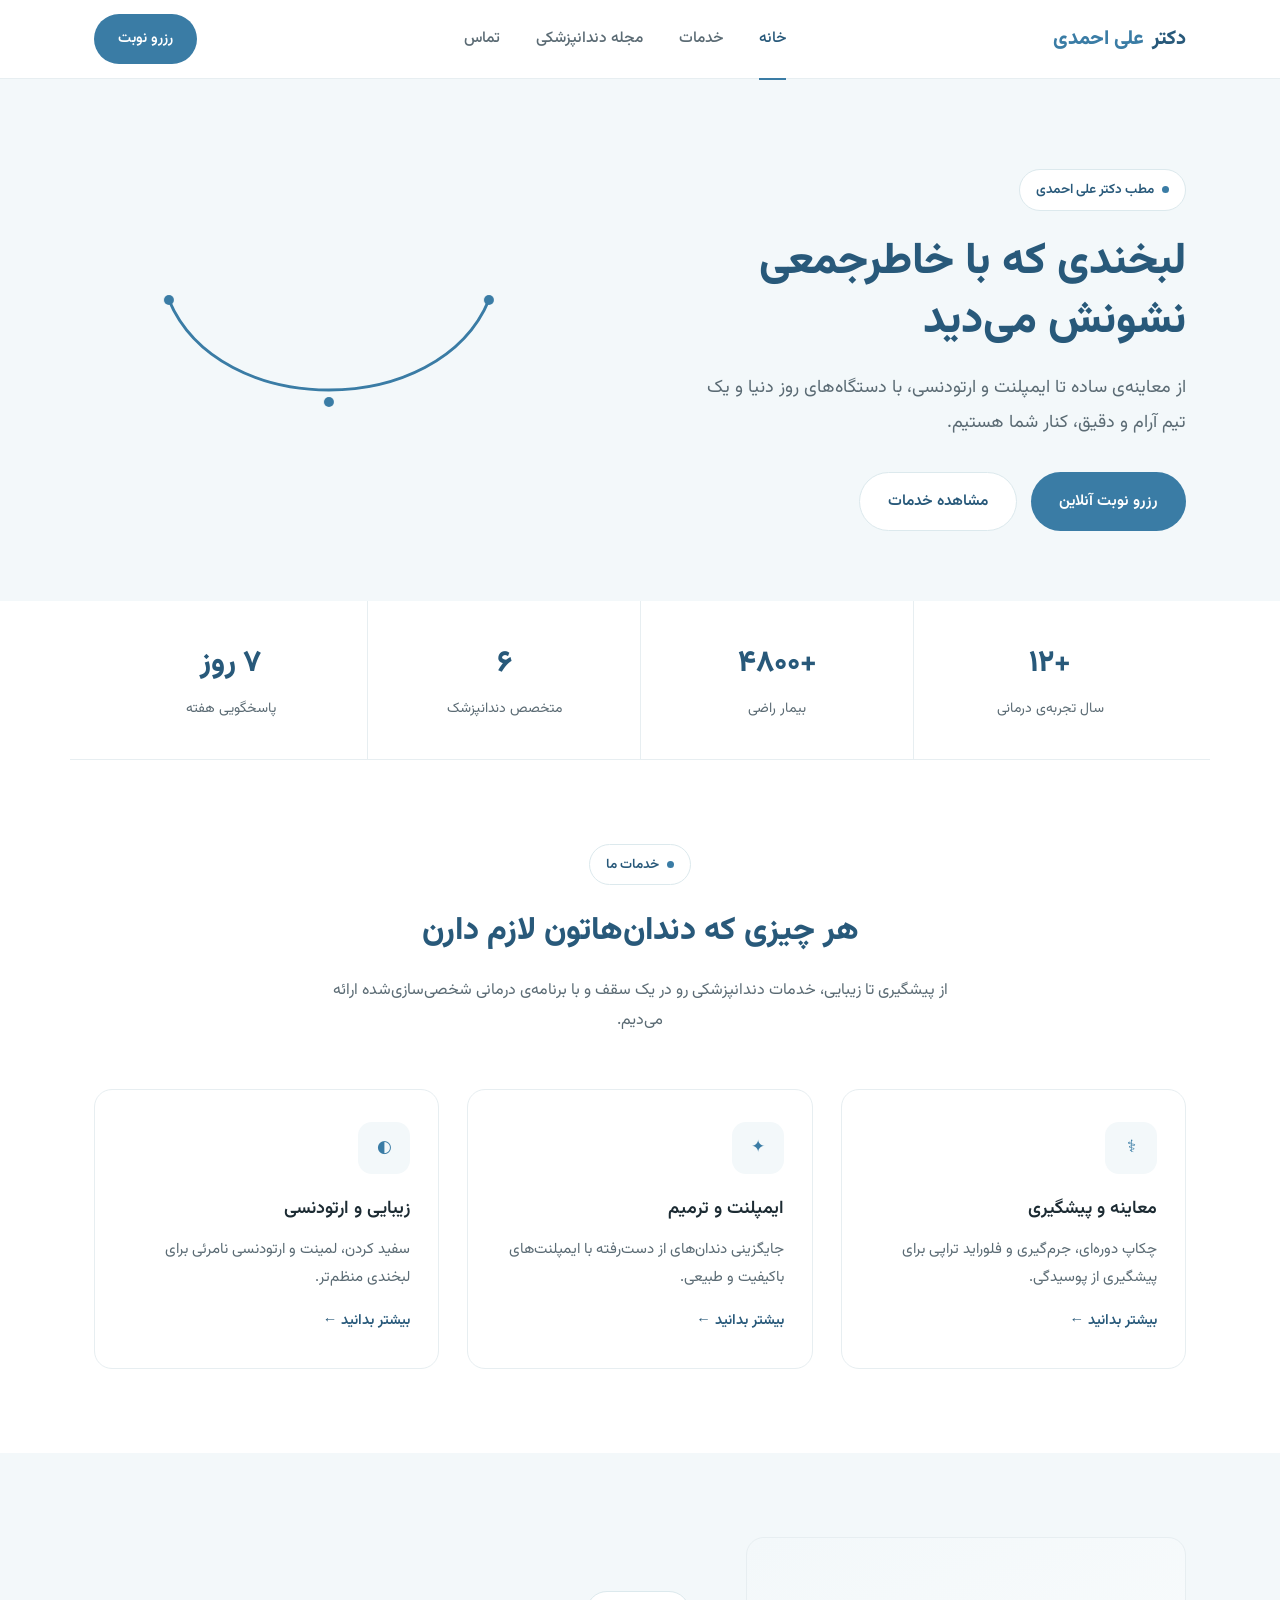
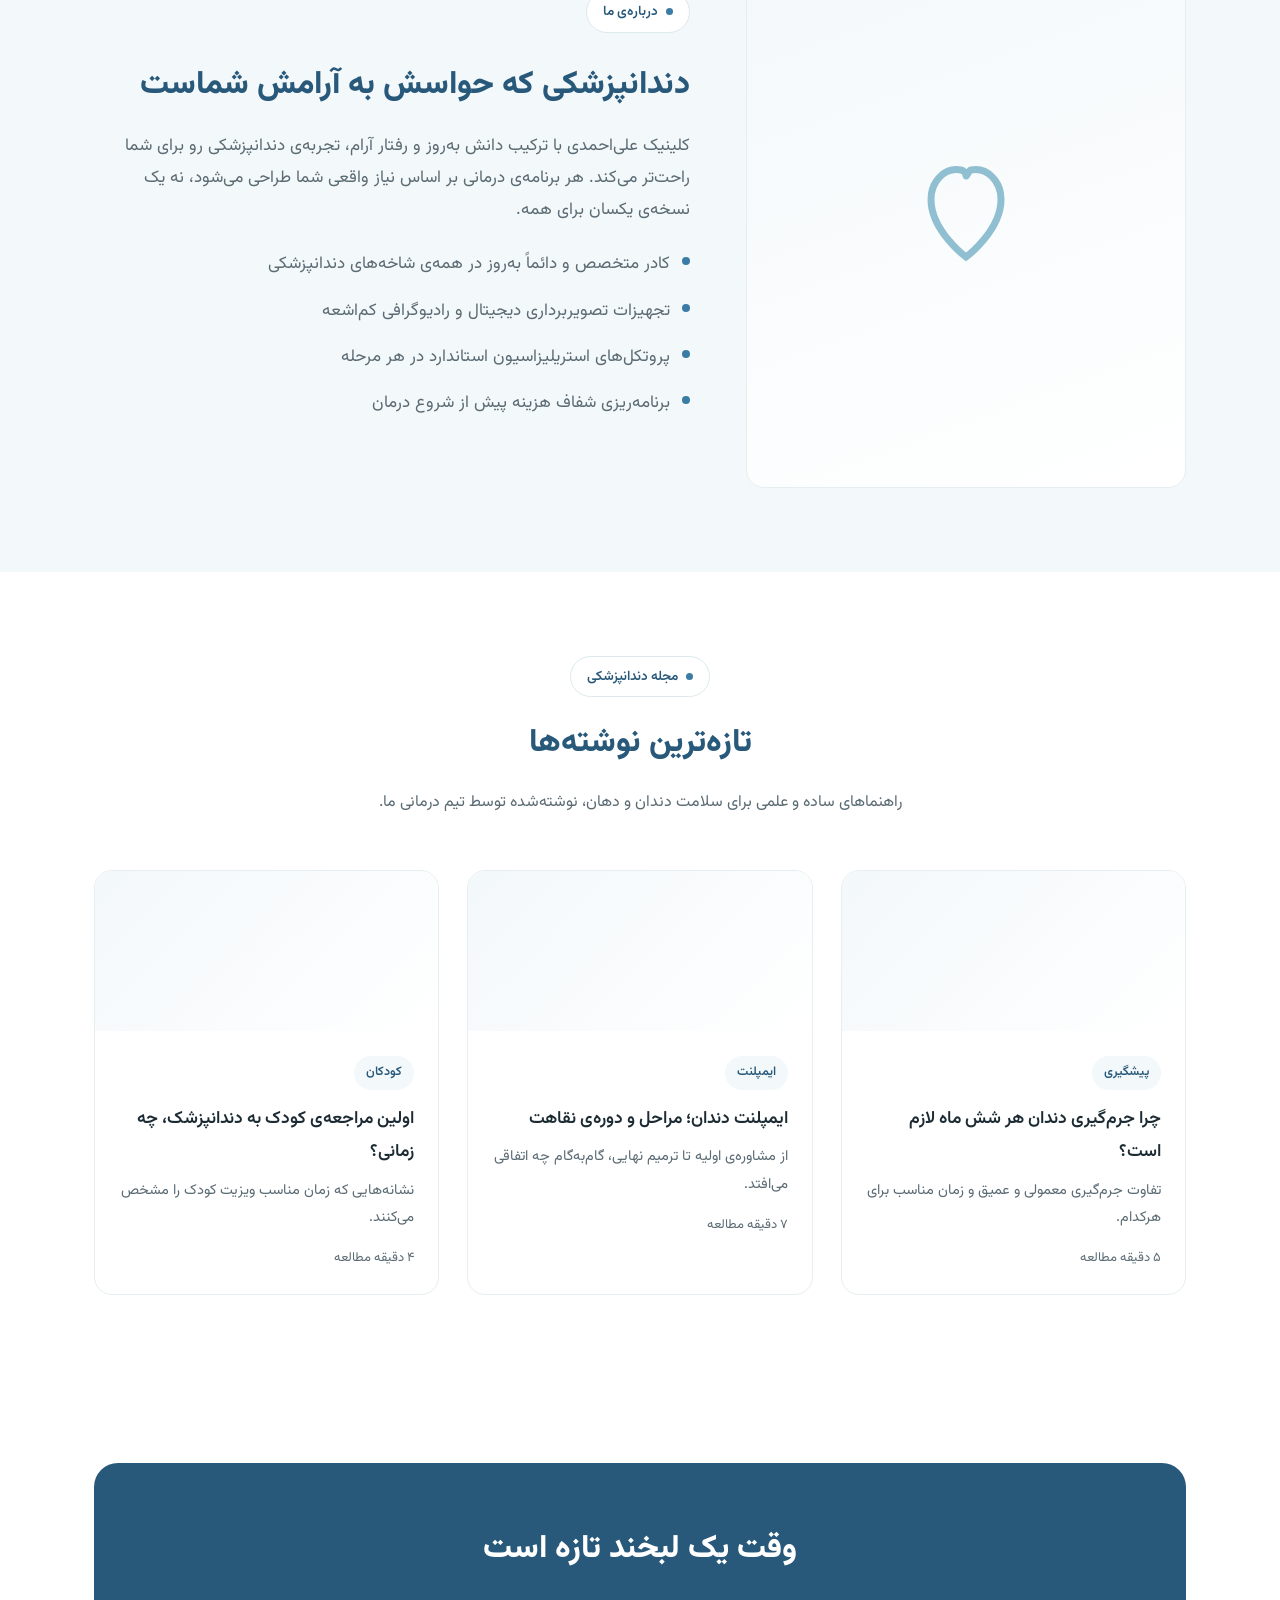
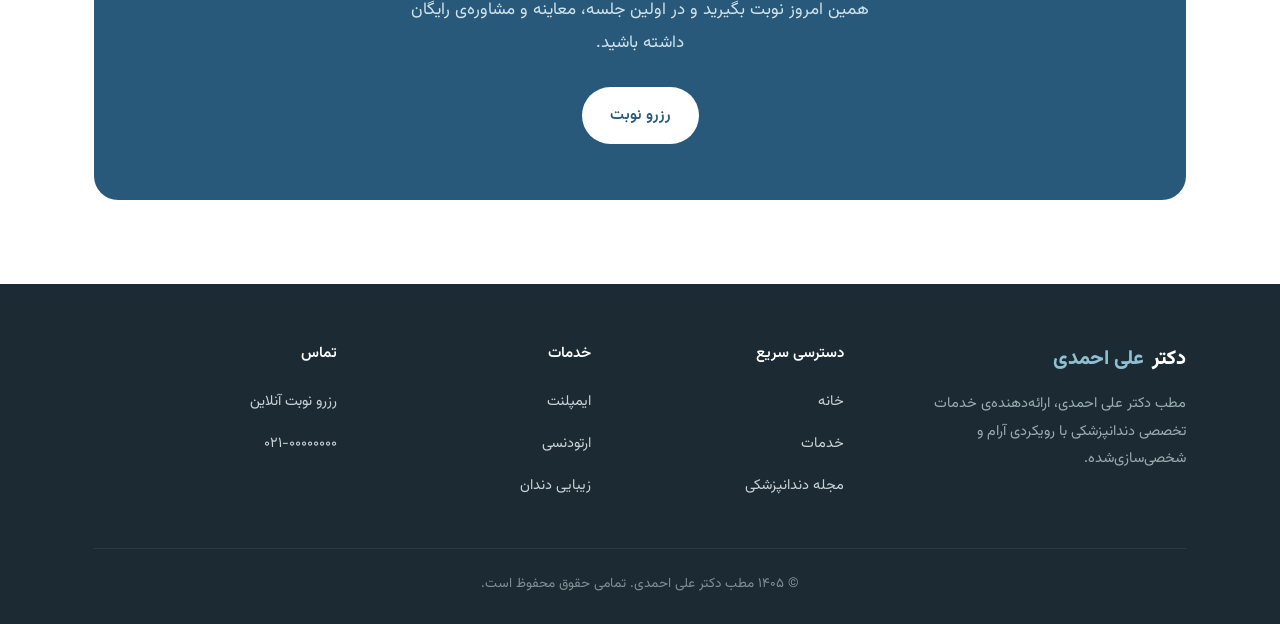
==== index.html @ e775b4cf "Add files via upload" ====
<!DOCTYPE html>
<html lang="fa" dir="rtl">
<head>
<meta charset="UTF-8">
<meta name="viewport" content="width=device-width, initial-scale=1.0">
<title>مطب دکتر علی احمدی | خانه</title>
<meta name="description" content="مطب دکتر علی احمدی؛ خدمات تخصصی دندانپزشکی با تجهیزات روز و کادر مجرب. نوبت‌دهی آنلاین و مشاوره رایگان.">
<link rel="stylesheet" href="style.css">
</head>
<body>

<header>
  <div class="wrap nav">
    <a href="index.html" class="logo">دکتر<span> علی احمدی</span></a>
    <nav class="nav-links">
      <a href="index.html" class="active">خانه</a>
      <a href="services.html">خدمات</a>
      <a href="blog.html">مجله دندانپزشکی</a>
      <a href="contact.html">تماس</a>
    </nav>
    <a href="contact.html" class="nav-cta">رزرو نوبت</a>
    <button class="burger" aria-label="منو">☰</button>
  </div>
</header>

<section class="hero">
  <div class="wrap">
    <div>
      <div class="eyebrow">مطب دکتر علی احمدی</div>
      <h1>لبخندی که با خاطرجمعی نشونش می‌دید</h1>
      <p class="lead">از معاینه‌ی ساده تا ایمپلنت و ارتودنسی، با دستگاه‌های روز دنیا و یک تیم آرام و دقیق، کنار شما هستیم.</p>
      <div class="btn-row">
        <a href="contact.html" class="btn btn-primary">رزرو نوبت آنلاین</a>
        <a href="services.html" class="btn btn-ghost">مشاهده خدمات</a>
      </div>
    </div>
    <div class="smile-wrap">
      <svg class="smile-svg" viewBox="0 0 400 340" role="img" aria-label="نگاره‌ی خطی لبخند">
        <path class="smile-path" d="M40 120 C 90 240, 310 240, 360 120" />
        <circle class="smile-dot" cx="40" cy="120" r="5"/>
        <circle class="smile-dot" cx="360" cy="120" r="5"/>
        <circle class="smile-dot" cx="200" cy="222" r="5"/>
      </svg>
    </div>
  </div>
</section>

<div class="stats wrap" style="border-top:none;">
  <div class="stat"><b>+۱۲</b><span>سال تجربه‌ی درمانی</span></div>
  <div class="stat"><b>+۴۸۰۰</b><span>بیمار راضی</span></div>
  <div class="stat"><b>۶</b><span>متخصص دندانپزشک</span></div>
  <div class="stat"><b>۷ روز</b><span>پاسخگویی هفته</span></div>
</div>

<section>
  <div class="wrap">
    <div class="section-head">
      <div class="eyebrow">خدمات ما</div>
      <h2>هر چیزی که دندان‌هاتون لازم دارن</h2>
      <p>از پیشگیری تا زیبایی، خدمات دندانپزشکی رو در یک سقف و با برنامه‌ی درمانی شخصی‌سازی‌شده ارائه می‌دیم.</p>
    </div>
    <div class="grid-3">
      <div class="card">
        <div class="icon">⚕</div>
        <h3>معاینه و پیشگیری</h3>
        <p>چکاپ دوره‌ای، جرم‌گیری و فلوراید تراپی برای پیشگیری از پوسیدگی.</p>
        <a href="services.html" class="more">بیشتر بدانید ←</a>
      </div>
      <div class="card">
        <div class="icon">✦</div>
        <h3>ایمپلنت و ترمیم</h3>
        <p>جایگزینی دندان‌های از دست‌رفته با ایمپلنت‌های باکیفیت و طبیعی.</p>
        <a href="services.html" class="more">بیشتر بدانید ←</a>
      </div>
      <div class="card">
        <div class="icon">◐</div>
        <h3>زیبایی و ارتودنسی</h3>
        <p>سفید کردن، لمینت و ارتودنسی نامرئی برای لبخندی منظم‌تر.</p>
        <a href="services.html" class="more">بیشتر بدانید ←</a>
      </div>
    </div>
  </div>
</section>

<section class="section-soft">
  <div class="wrap split">
    <div class="ph">
      <svg width="120" height="120" viewBox="0 0 24 24" fill="none" stroke="currentColor" stroke-width="1.4"><path d="M12 21s-7-5.2-7-11.5C5 5.9 7.7 3 11 3.6 11.5 3.7 12 4.2 12 4.7s.5-1 1-1.1C16.3 3 19 5.9 19 9.5 19 15.8 12 21 12 21Z"/></svg>
    </div>
    <div>
      <div class="eyebrow">درباره‌ی ما</div>
      <h2>دندانپزشکی که حواسش به آرامش شماست</h2>
      <p style="color:var(--ink-soft);margin-bottom:22px;">کلینیک علی‌احمدی با ترکیب دانش به‌روز و رفتار آرام، تجربه‌ی دندانپزشکی رو برای شما راحت‌تر می‌کند. هر برنامه‌ی درمانی بر اساس نیاز واقعی شما طراحی می‌شود، نه یک نسخه‌ی یکسان برای همه.</p>
      <ul class="checklist">
        <li>کادر متخصص و دائماً به‌روز در همه‌ی شاخه‌های دندانپزشکی</li>
        <li>تجهیزات تصویربرداری دیجیتال و رادیوگرافی کم‌اشعه</li>
        <li>پروتکل‌های استریلیزاسیون استاندارد در هر مرحله</li>
        <li>برنامه‌ریزی شفاف هزینه پیش از شروع درمان</li>
      </ul>
    </div>
  </div>
</section>

<section>
  <div class="wrap">
    <div class="section-head">
      <div class="eyebrow">مجله دندانپزشکی</div>
      <h2>تازه‌ترین نوشته‌ها</h2>
      <p>راهنماهای ساده و علمی برای سلامت دندان و دهان، نوشته‌شده توسط تیم درمانی ما.</p>
    </div>
    <div class="grid-3">
      <a href="blog.html" class="post-card">
        <div class="post-thumb"></div>
        <div class="post-body">
          <span class="post-tag">پیشگیری</span>
          <h3>چرا جرم‌گیری دندان هر شش ماه لازم است؟</h3>
          <p>تفاوت جرم‌گیری معمولی و عمیق و زمان مناسب برای هرکدام.</p>
          <div class="post-meta"><span>۵ دقیقه مطالعه</span></div>
        </div>
      </a>
      <a href="blog.html" class="post-card">
        <div class="post-thumb"></div>
        <div class="post-body">
          <span class="post-tag">ایمپلنت</span>
          <h3>ایمپلنت دندان؛ مراحل و دوره‌ی نقاهت</h3>
          <p>از مشاوره‌ی اولیه تا ترمیم نهایی، گام‌به‌گام چه اتفاقی می‌افتد.</p>
          <div class="post-meta"><span>۷ دقیقه مطالعه</span></div>
        </div>
      </a>
      <a href="blog.html" class="post-card">
        <div class="post-thumb"></div>
        <div class="post-body">
          <span class="post-tag">کودکان</span>
          <h3>اولین مراجعه‌ی کودک به دندانپزشک، چه زمانی؟</h3>
          <p>نشانه‌هایی که زمان مناسب ویزیت کودک را مشخص می‌کنند.</p>
          <div class="post-meta"><span>۴ دقیقه مطالعه</span></div>
        </div>
      </a>
    </div>
  </div>
</section>

<section>
  <div class="wrap">
    <div class="cta-band">
      <h2>وقت یک لبخند تازه است</h2>
      <p>همین امروز نوبت بگیرید و در اولین جلسه، معاینه و مشاوره‌ی رایگان داشته باشید.</p>
      <a href="contact.html" class="btn btn-primary">رزرو نوبت</a>
    </div>
  </div>
</section>

<footer>
  <div class="wrap">
    <div class="foot-grid">
      <div>
        <a href="index.html" class="logo">دکتر<span> علی احمدی</span></a>
        <p>مطب دکتر علی احمدی، ارائه‌دهنده‌ی خدمات تخصصی دندانپزشکی با رویکردی آرام و شخصی‌سازی‌شده.</p>
      </div>
      <div>
        <h4>دسترسی سریع</h4>
        <ul>
          <li><a href="index.html">خانه</a></li>
          <li><a href="services.html">خدمات</a></li>
          <li><a href="blog.html">مجله دندانپزشکی</a></li>
        </ul>
      </div>
      <div>
        <h4>خدمات</h4>
        <ul>
          <li><a href="services.html">ایمپلنت</a></li>
          <li><a href="services.html">ارتودنسی</a></li>
          <li><a href="services.html">زیبایی دندان</a></li>
        </ul>
      </div>
      <div>
        <h4>تماس</h4>
        <ul>
          <li><a href="contact.html">رزرو نوبت آنلاین</a></li>
          <li><a href="tel:+982100000000">۰۲۱-۰۰۰۰۰۰۰۰</a></li>
        </ul>
      </div>
    </div>
    <div class="foot-bottom">© ۱۴۰۵ مطب دکتر علی احمدی. تمامی حقوق محفوظ است.</div>
  </div>
</footer>

</body>
</html>
---- style.css ----
@import url('https://fonts.googleapis.com/css2?family=Vazirmatn:wght@400;500;600;800&display=swap');

:root{
  --white:#FFFFFF;
  --bg-soft:#F3F8FA;
  --ink:#1C2B33;
  --ink-soft:#5B6B74;
  --primary:#3A7CA5;
  --primary-dark:#28597A;
  --accent:#8FBFD1;
  --radius:18px;
}

*{box-sizing:border-box;margin:0;padding:0;}

html{scroll-behavior:smooth;}

body{
  font-family:'Vazirmatn',sans-serif;
  background:var(--white);
  color:var(--ink);
  direction:rtl;
  line-height:1.9;
  font-size:17px;
}

img{max-width:100%;display:block;}
a{color:inherit;text-decoration:none;}
ul{list-style:none;}

.wrap{max-width:1140px;margin:0 auto;padding:0 24px;}

/* Header */
header{
  position:sticky;top:0;z-index:50;
  background:rgba(255,255,255,.9);
  backdrop-filter:blur(8px);
  border-bottom:1px solid #E7EEF1;
}
.nav{display:flex;align-items:center;justify-content:space-between;height:78px;}
.logo{font-weight:800;font-size:20px;color:var(--primary-dark);display:flex;align-items:center;gap:8px;}
.logo span{color:var(--primary);}
.nav-links{display:flex;gap:36px;font-weight:500;font-size:15.5px;}
.nav-links a{position:relative;color:var(--ink-soft);transition:color .2s;}
.nav-links a:hover,.nav-links a.active{color:var(--primary-dark);}
.nav-links a.active::after{
  content:'';position:absolute;right:0;left:0;bottom:-26px;height:2px;background:var(--primary);
}
.nav-cta{
  background:var(--primary);color:#fff;padding:11px 24px;border-radius:999px;font-weight:600;font-size:14.5px;
  transition:background .2s;
}
.nav-cta:hover{background:var(--primary-dark);}
.burger{display:none;font-size:26px;background:none;border:none;color:var(--ink);cursor:pointer;}

/* Hero */
.hero{position:relative;padding:90px 0 70px;overflow:hidden;background:var(--bg-soft);}
.hero .wrap{position:relative;z-index:2;display:grid;grid-template-columns:1.1fr .9fr;gap:48px;align-items:center;}
.eyebrow{
  display:inline-flex;align-items:center;gap:8px;background:#fff;border:1px solid #DCE9ED;
  color:var(--primary-dark);font-weight:600;font-size:13.5px;padding:7px 16px;border-radius:999px;margin-bottom:22px;
}
.eyebrow::before{content:'';width:7px;height:7px;border-radius:50%;background:var(--primary);}
h1{font-size:44px;font-weight:800;line-height:1.35;color:var(--primary-dark);margin-bottom:20px;}
.hero p.lead{font-size:18px;color:var(--ink-soft);max-width:480px;margin-bottom:32px;}
.btn-row{display:flex;gap:14px;flex-wrap:wrap;}
.btn{
  display:inline-flex;align-items:center;gap:8px;padding:14px 28px;border-radius:999px;font-weight:600;font-size:15.5px;
  transition:all .2s;
}
.btn-primary{background:var(--primary);color:#fff;}
.btn-primary:hover{background:var(--primary-dark);transform:translateY(-1px);}
.btn-ghost{background:#fff;color:var(--primary-dark);border:1px solid #DCE9ED;}
.btn-ghost:hover{border-color:var(--primary);}

.smile-wrap{position:relative;height:340px;}
.smile-svg{width:100%;height:100%;}
.smile-path{
  fill:none;stroke:var(--primary);stroke-width:3;stroke-linecap:round;
  stroke-dasharray:900;stroke-dashoffset:900;
  animation:draw 2.2s ease forwards .3s;
}
.smile-dot{fill:var(--primary);opacity:0;animation:fadein .6s ease forwards 2s;}
@keyframes draw{to{stroke-dashoffset:0;}}
@keyframes fadein{to{opacity:1;}}
@media (prefers-reduced-motion: reduce){
  .smile-path{animation:none;stroke-dashoffset:0;}
  .smile-dot{animation:none;opacity:1;}
}

/* Stats strip */
.stats{display:grid;grid-template-columns:repeat(4,1fr);border-top:1px solid #E7EEF1;border-bottom:1px solid #E7EEF1;}
.stat{text-align:center;padding:34px 12px;border-left:1px solid #E7EEF1;}
.stat:last-child{border-left:none;}
.stat b{display:block;font-size:30px;font-weight:800;color:var(--primary-dark);}
.stat span{font-size:14px;color:var(--ink-soft);}

/* Sections */
section{padding:84px 0;}
.section-soft{background:var(--bg-soft);}
.section-head{text-align:center;max-width:620px;margin:0 auto 52px;}
.section-head .eyebrow{margin-bottom:16px;}
h2{font-size:32px;font-weight:800;color:var(--primary-dark);margin-bottom:14px;}
.section-head p{color:var(--ink-soft);font-size:16px;}

.grid-3{display:grid;grid-template-columns:repeat(3,1fr);gap:28px;}
.grid-2{display:grid;grid-template-columns:1fr 1fr;gap:28px;}

.card{
  background:#fff;border:1px solid #E7EEF1;border-radius:var(--radius);padding:32px 28px;
  transition:transform .25s,box-shadow .25s;
}
.card:hover{transform:translateY(-4px);box-shadow:0 16px 32px -20px rgba(40,89,122,.25);}
.card .icon{
  width:52px;height:52px;border-radius:14px;background:var(--bg-soft);display:flex;align-items:center;justify-content:center;
  margin-bottom:18px;color:var(--primary);
}
.card h3{font-size:18px;font-weight:600;margin-bottom:10px;color:var(--ink);}
.card p{color:var(--ink-soft);font-size:15px;}
.card a.more{display:inline-block;margin-top:14px;color:var(--primary-dark);font-weight:600;font-size:14.5px;}

/* About split */
.split{display:grid;grid-template-columns:.85fr 1.15fr;gap:56px;align-items:center;}
.split .ph{
  aspect-ratio:4/5;border-radius:var(--radius);background:linear-gradient(160deg,var(--bg-soft),#fff);
  border:1px solid #E7EEF1;display:flex;align-items:center;justify-content:center;color:var(--accent);
}
.checklist li{display:flex;gap:12px;align-items:flex-start;margin-bottom:14px;color:var(--ink-soft);}
.checklist li::before{content:'';flex:0 0 8px;width:8px;height:8px;border-radius:50%;background:var(--primary);margin-top:9px;}

/* Testimonial / CTA */
.cta-band{
  background:var(--primary-dark);border-radius:24px;padding:56px 48px;text-align:center;color:#fff;
}
.cta-band h2{color:#fff;}
.cta-band p{color:#CFE3EC;max-width:480px;margin:0 auto 28px;}
.cta-band .btn-primary{background:#fff;color:var(--primary-dark);}
.cta-band .btn-primary:hover{background:#EAF4F8;}

/* Footer */
footer{background:var(--ink);color:#C9D3D7;padding:56px 0 28px;}
.foot-grid{display:grid;grid-template-columns:1.4fr 1fr 1fr 1.1fr;gap:32px;margin-bottom:36px;}
footer h4{color:#fff;font-size:15px;font-weight:600;margin-bottom:16px;}
footer .logo{color:#fff;}
footer .logo span{color:var(--accent);}
footer p{color:#9AABB1;font-size:14.5px;max-width:280px;margin-top:12px;}
footer li{margin-bottom:10px;}
footer a{color:#C9D3D7;font-size:14.5px;transition:color .2s;}
footer a:hover{color:#fff;}
.foot-bottom{border-top:1px solid #2C3B42;padding-top:22px;text-align:center;font-size:13.5px;color:#7E8F95;}

/* Inner page hero (small) */
.page-hero{background:var(--bg-soft);padding:60px 0;text-align:center;}
.page-hero h1{font-size:34px;margin-bottom:10px;}
.page-hero p{color:var(--ink-soft);max-width:560px;margin:0 auto;}

/* Blog */
.post-card{background:#fff;border:1px solid #E7EEF1;border-radius:var(--radius);overflow:hidden;transition:transform .25s,box-shadow .25s;}
.post-card:hover{transform:translateY(-4px);box-shadow:0 16px 32px -20px rgba(40,89,122,.25);}
.post-thumb{height:160px;background:linear-gradient(135deg,var(--bg-soft),#fff);}
.post-body{padding:24px;}
.post-tag{display:inline-block;font-size:12.5px;font-weight:600;color:var(--primary-dark);background:var(--bg-soft);padding:5px 12px;border-radius:999px;margin-bottom:12px;}
.post-body h3{font-size:17.5px;font-weight:600;margin-bottom:8px;}
.post-body p{color:var(--ink-soft);font-size:14.5px;margin-bottom:14px;}
.post-meta{font-size:13px;color:var(--ink-soft);display:flex;gap:14px;}

/* Services list page */
.service-row{display:grid;grid-template-columns:.5fr 2fr;gap:24px;padding:32px 0;border-bottom:1px solid #E7EEF1;align-items:start;}
.service-row .num{font-size:32px;font-weight:800;color:var(--accent);}
.service-row h3{font-size:20px;font-weight:600;margin-bottom:8px;color:var(--ink);}
.service-row p{color:var(--ink-soft);font-size:15px;max-width:640px;}

/* Contact */
.contact-grid{display:grid;grid-template-columns:1fr 1.2fr;gap:48px;}
.info-card{background:#fff;border:1px solid #E7EEF1;border-radius:var(--radius);padding:26px;display:flex;gap:16px;align-items:flex-start;margin-bottom:18px;}
.info-card .icon{flex:0 0 44px;width:44px;height:44px;border-radius:12px;background:var(--bg-soft);display:flex;align-items:center;justify-content:center;color:var(--primary);}
.info-card h4{font-size:15.5px;font-weight:600;margin-bottom:4px;}
.info-card p{font-size:14.5px;color:var(--ink-soft);}
form.contact-form{background:var(--bg-soft);border-radius:var(--radius);padding:32px;}
.form-row{display:grid;grid-template-columns:1fr 1fr;gap:16px;margin-bottom:16px;}
.contact-form label{display:block;font-size:14px;font-weight:600;margin-bottom:7px;color:var(--ink);}
.contact-form input,.contact-form textarea{
  width:100%;border:1px solid #DCE9ED;border-radius:12px;padding:13px 16px;font-family:inherit;font-size:15px;
  background:#fff;outline:none;transition:border-color .2s;
}
.contact-form input:focus,.contact-form textarea:focus{border-color:var(--primary);}
.contact-form textarea{resize:vertical;min-height:120px;}
.map-frame{border-radius:var(--radius);overflow:hidden;border:1px solid #E7EEF1;height:280px;margin-top:28px;}

@media(max-width:920px){
  .hero .wrap{grid-template-columns:1fr;}
  .smile-wrap{height:220px;order:-1;}
  .grid-3,.grid-2,.split,.contact-grid{grid-template-columns:1fr;}
  .stats{grid-template-columns:repeat(2,1fr);}
  .stat:nth-child(2){border-left:none;}
  .foot-grid{grid-template-columns:1fr 1fr;}
  .nav-links{display:none;}
  .burger{display:block;}
  h1{font-size:32px;}
}
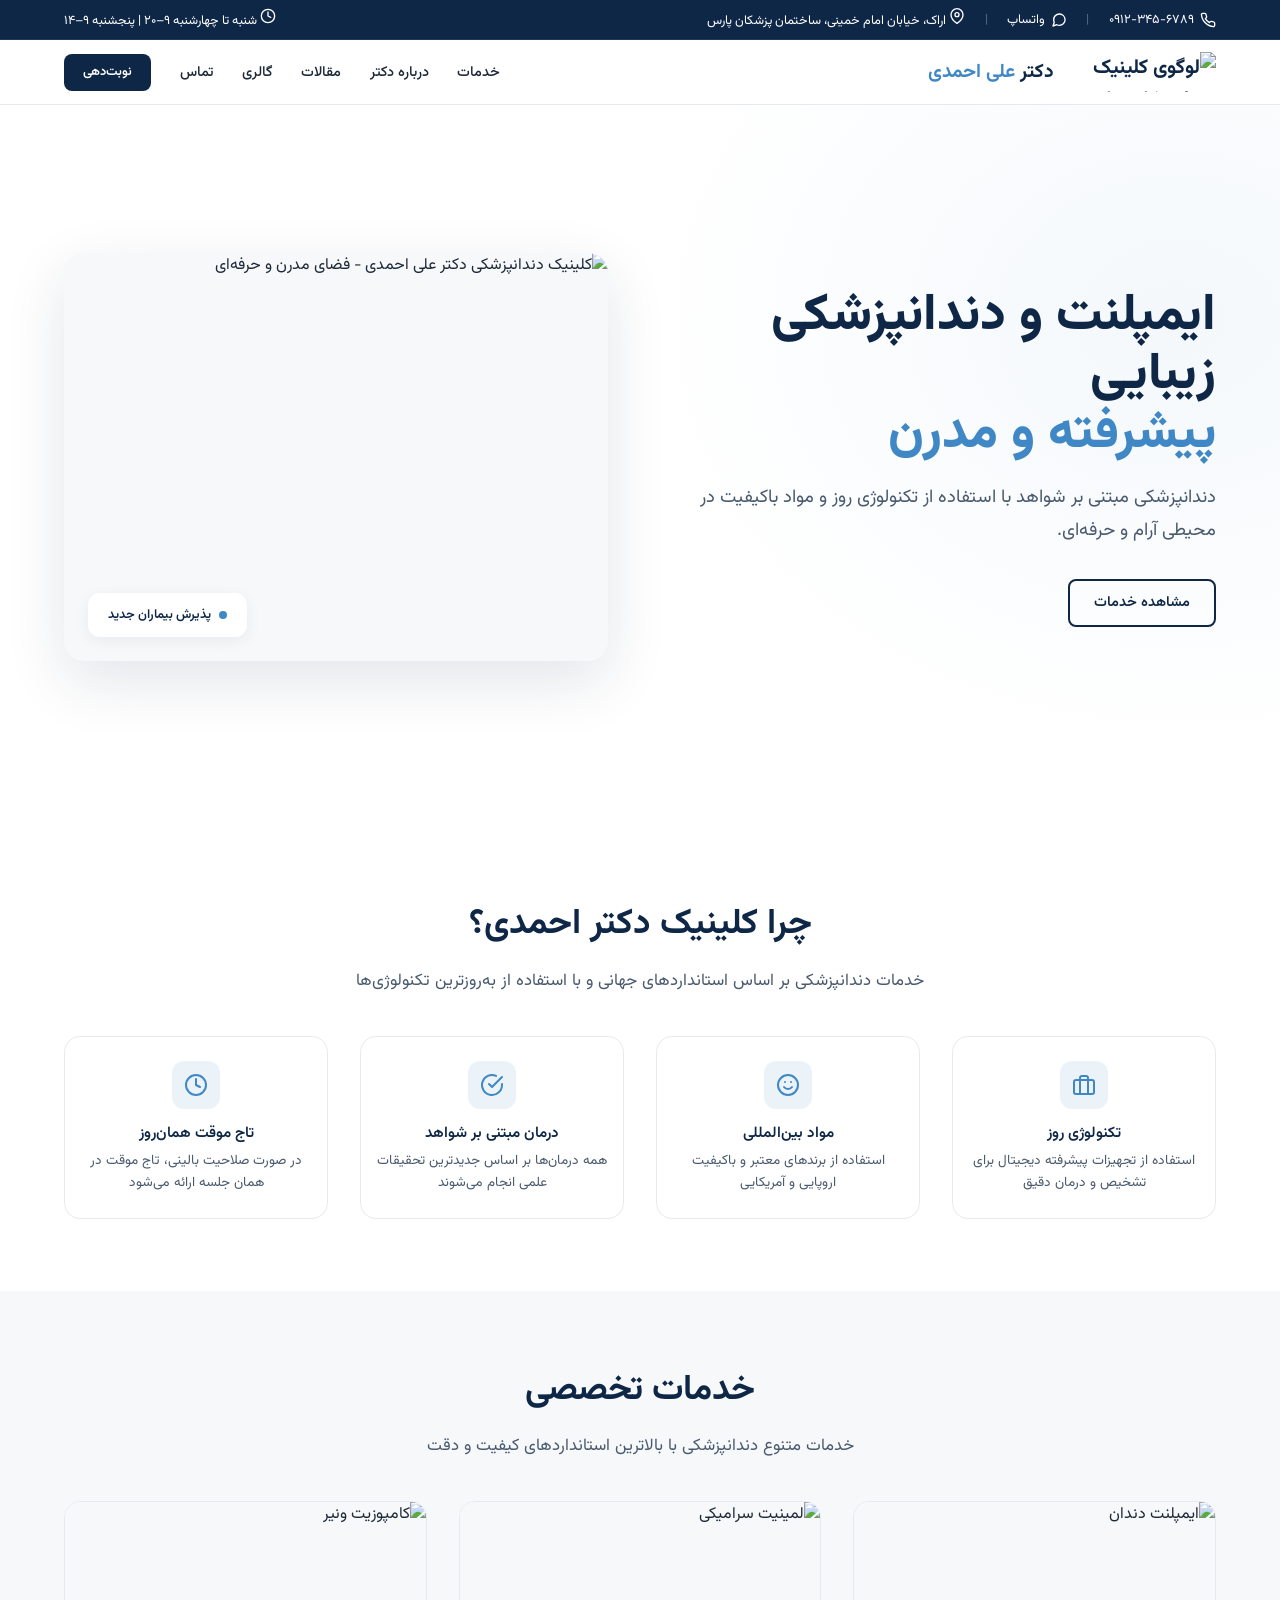
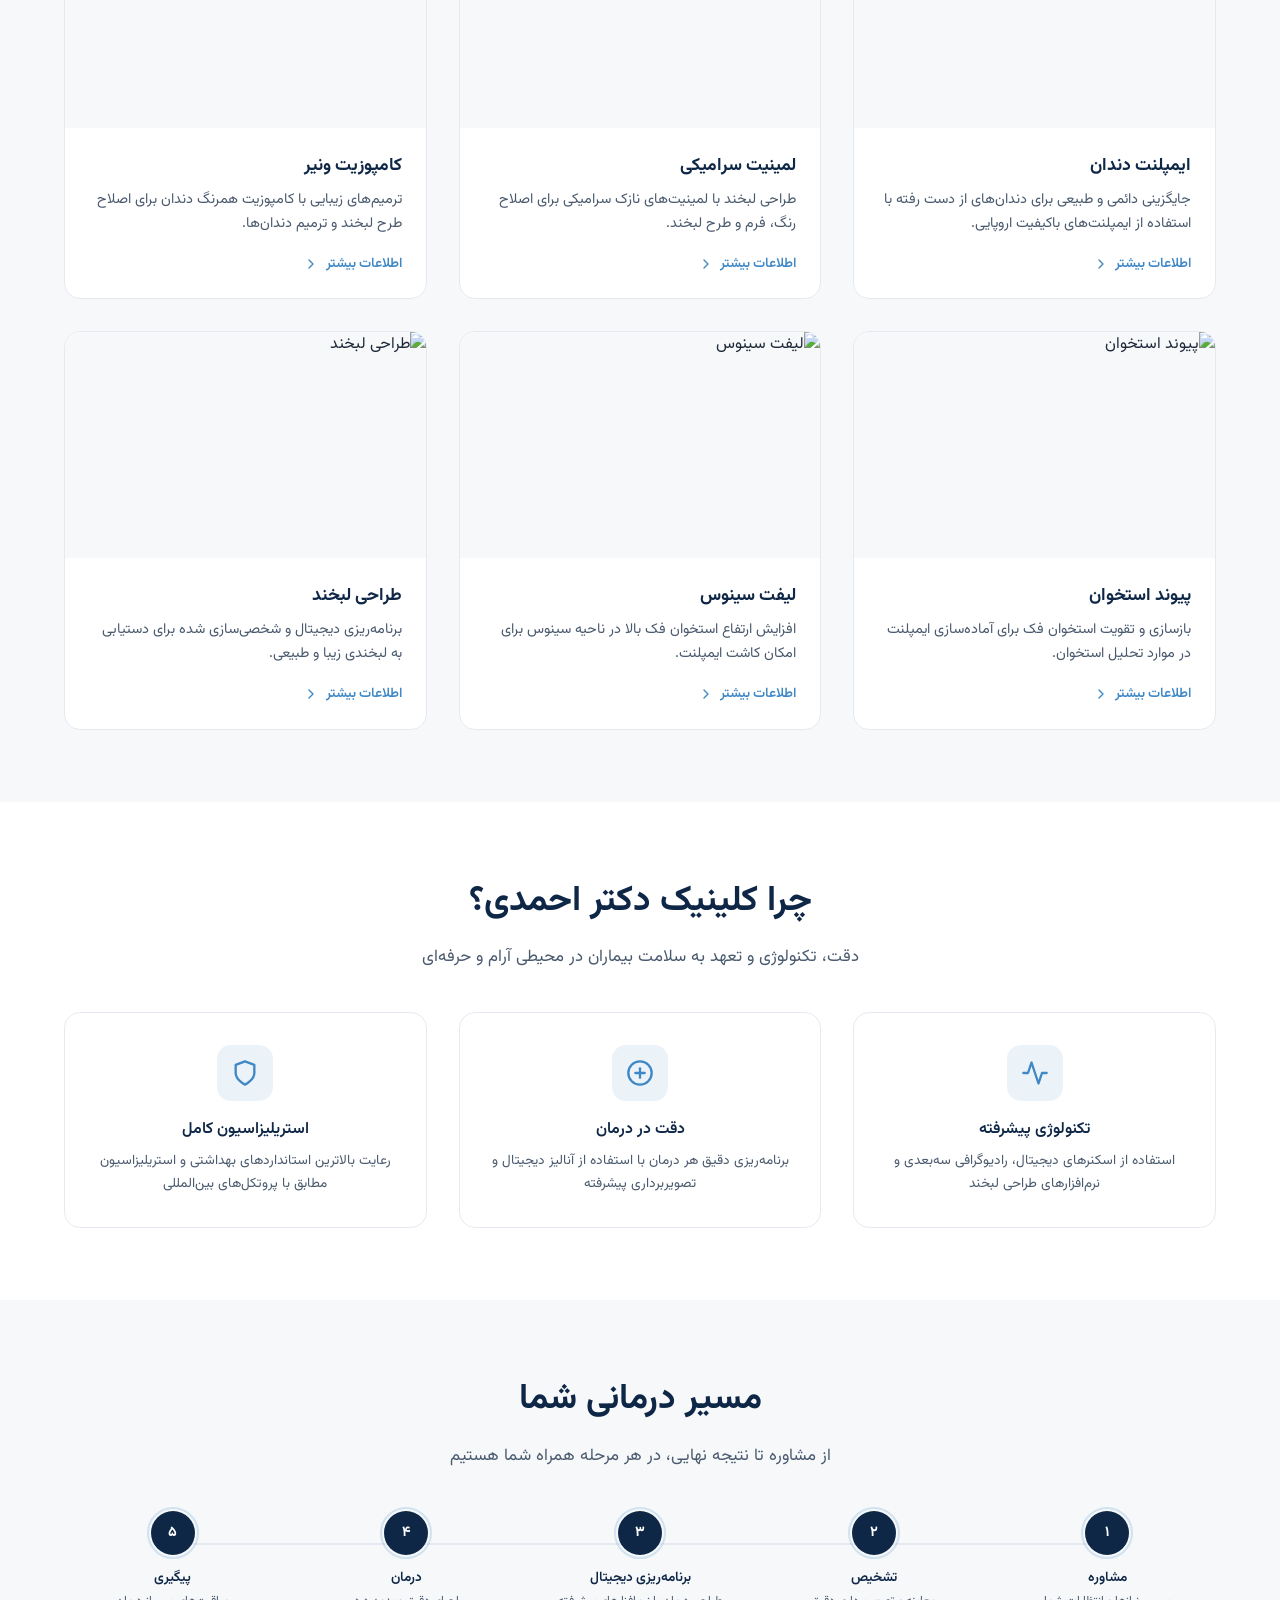
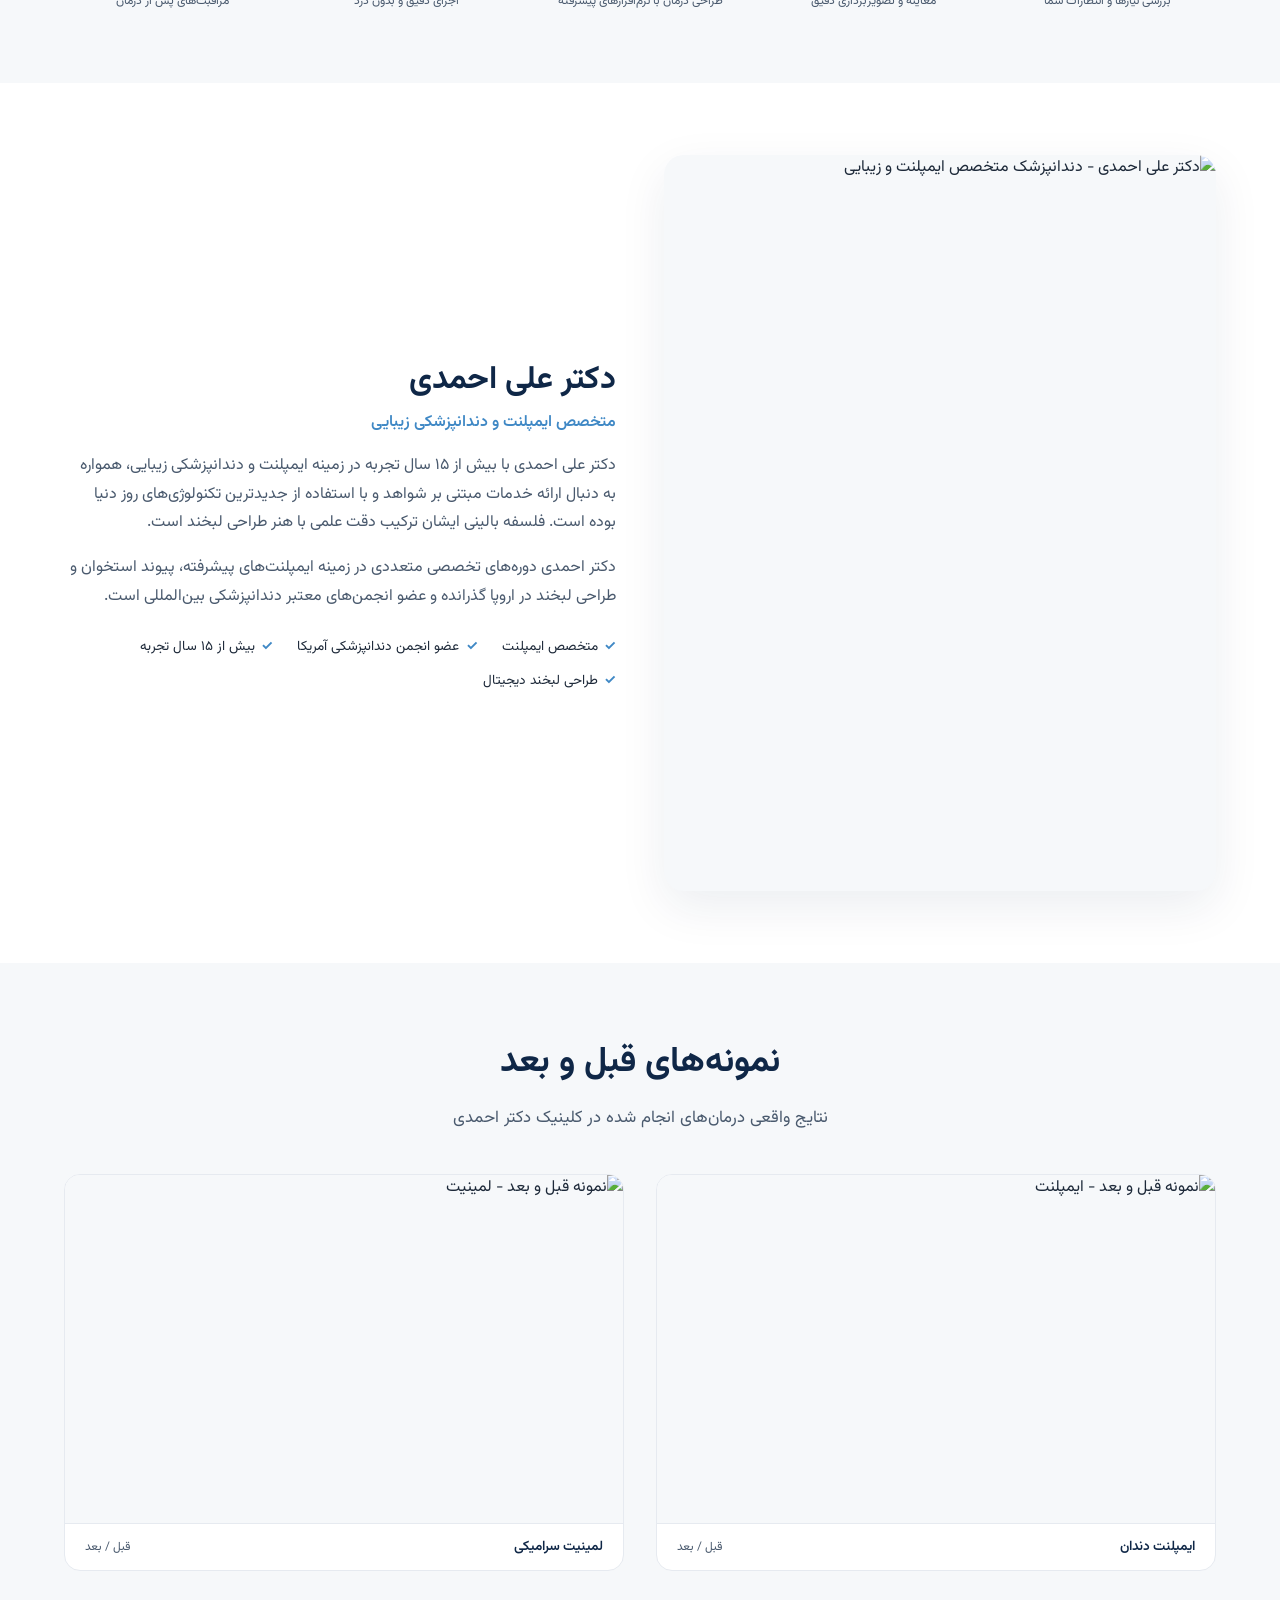
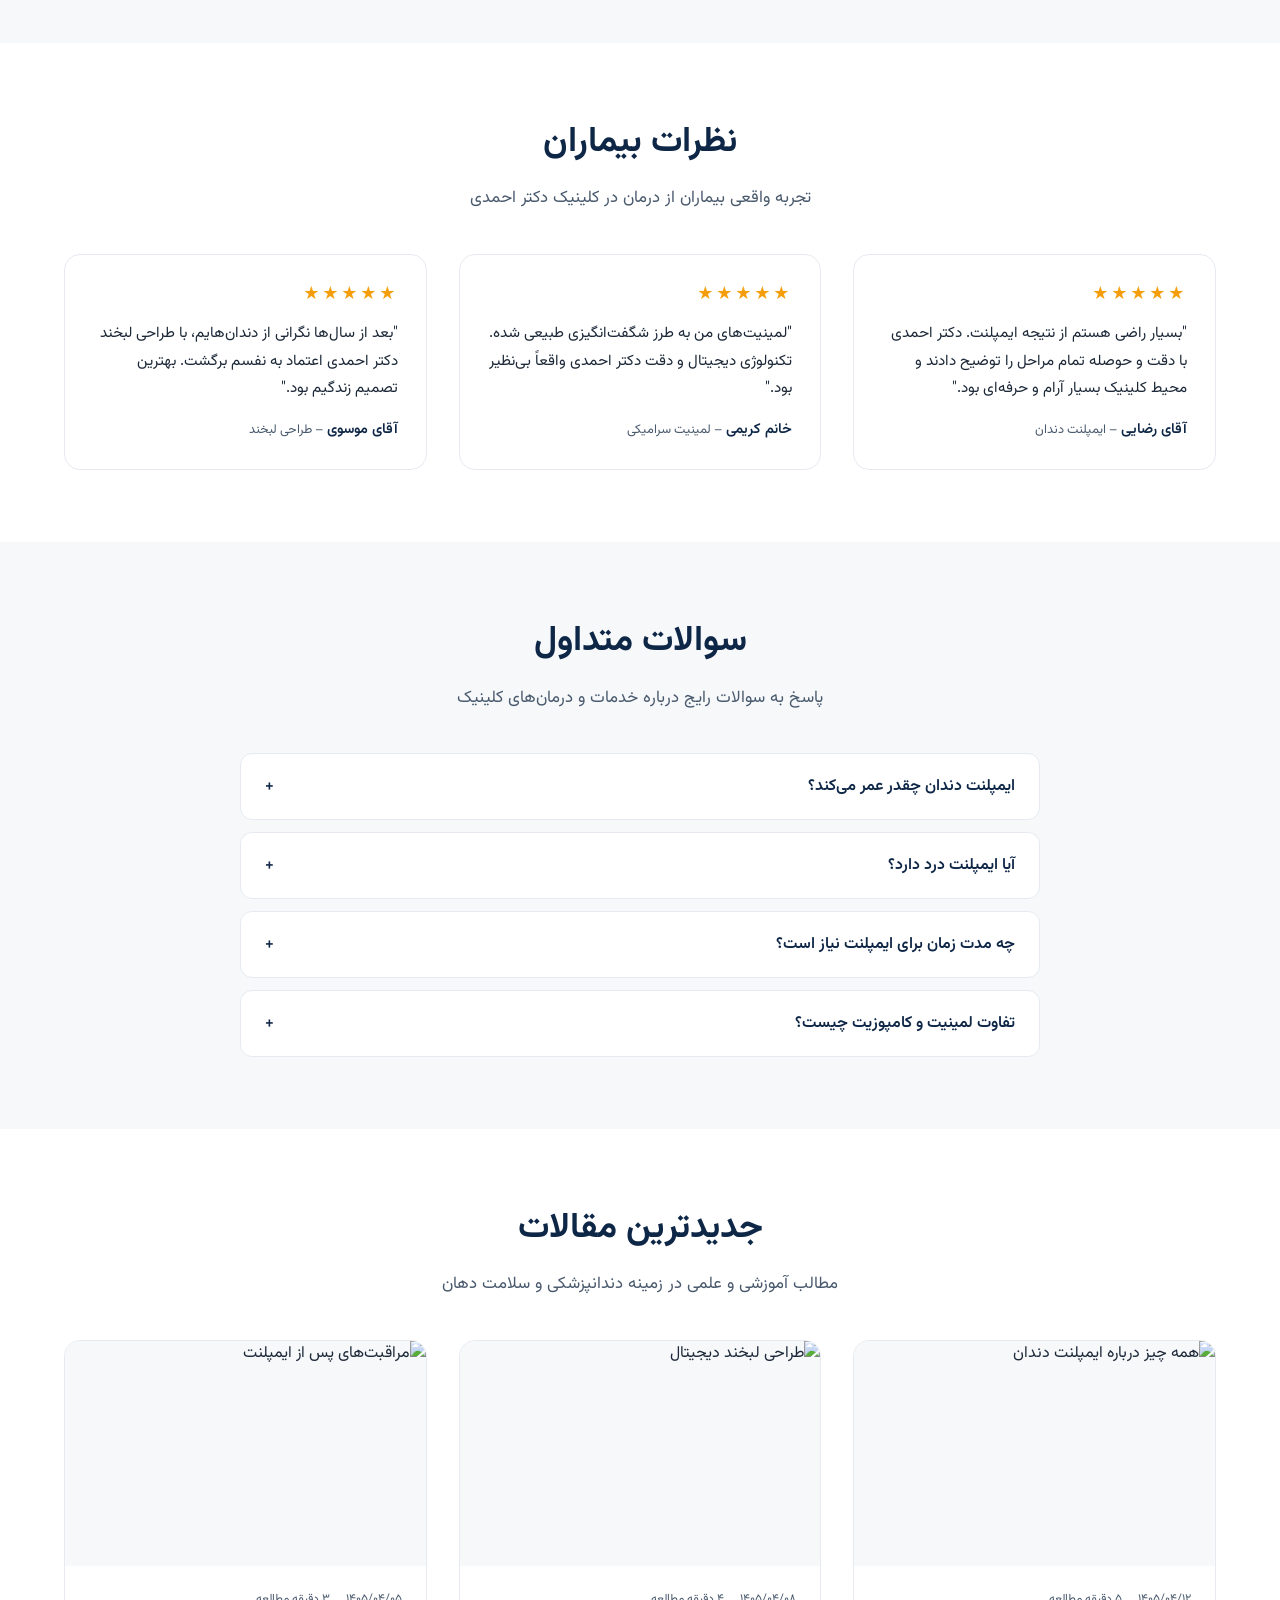
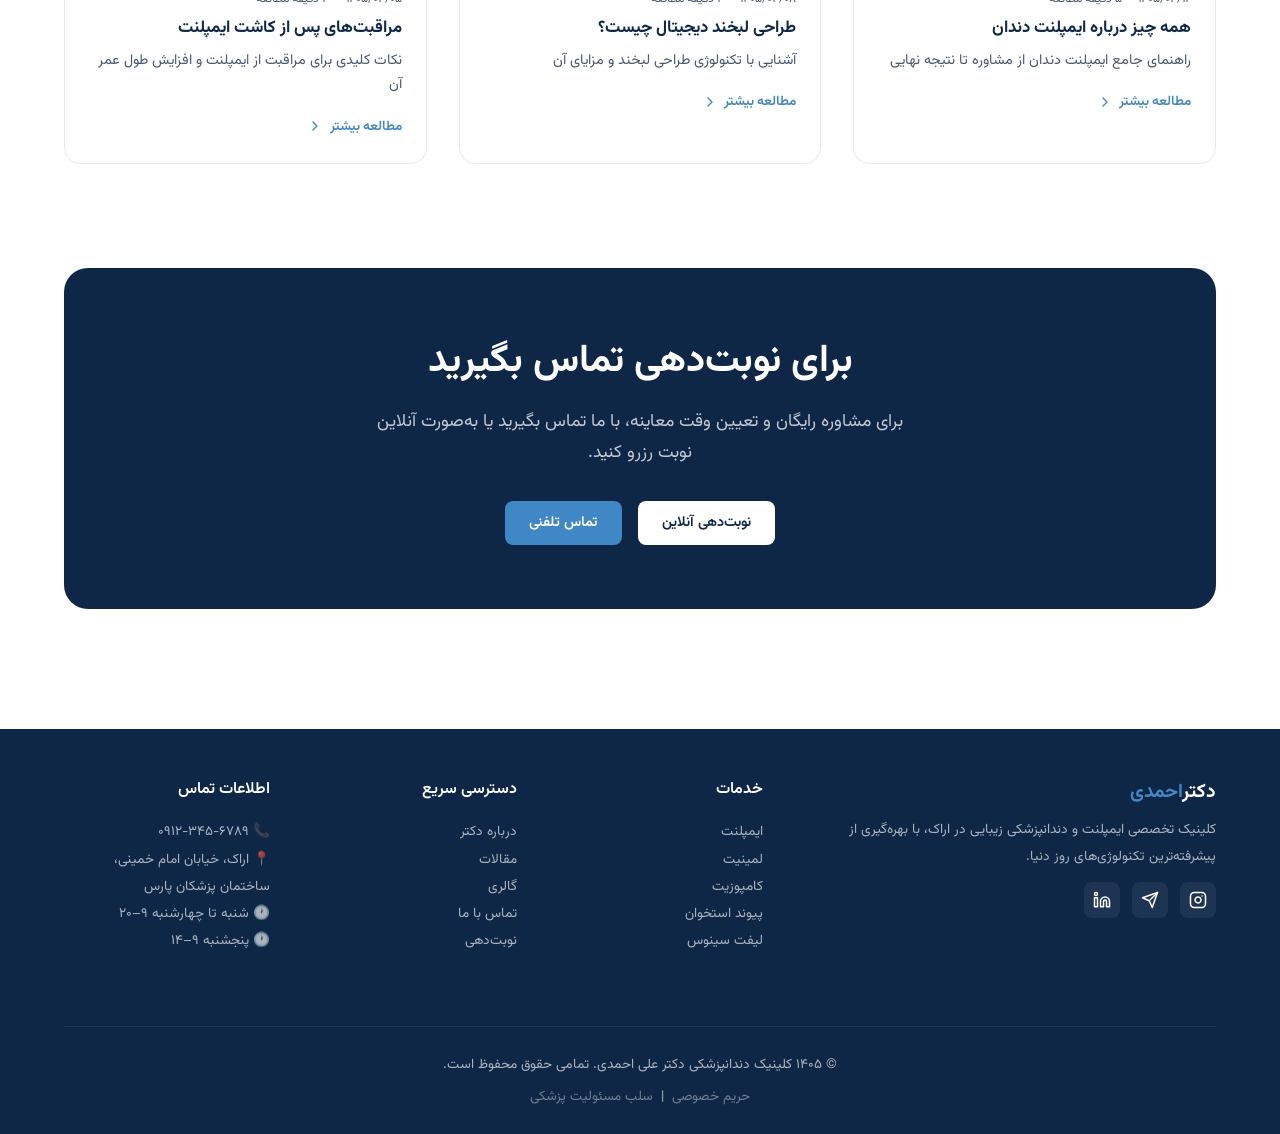
==== commit c9cccb55: "Add files via upload" ====
--- a/index.html
+++ b/index.html
@@ -1,189 +1,2166 @@
 <!DOCTYPE html>
 <html lang="fa" dir="rtl">
 <head>
-<meta charset="UTF-8">
-<meta name="viewport" content="width=device-width, initial-scale=1.0">
-<title>مطب دکتر علی احمدی | خانه</title>
-<meta name="description" content="مطب دکتر علی احمدی؛ خدمات تخصصی دندانپزشکی با تجهیزات روز و کادر مجرب. نوبت‌دهی آنلاین و مشاوره رایگان.">
-<link rel="stylesheet" href="style.css">
+    <meta charset="UTF-8" />
+    <meta name="viewport" content="width=device-width, initial-scale=1.0" />
+    <title>دکتر علی احمدی | ایمپلنت و دندانپزشکی زیبایی در اراک</title>
+    <meta name="description" content="کلینیک تخصصی ایمپلنت و دندانپزشکی زیبایی دکتر علی احمدی در اراک. ارائه خدمات پیشرفته با استفاده از جدیدترین تکنولوژی‌های روز دنیا." />
+    <link rel="icon" href="/favicon.ico" />
+    <link href="https://fonts.googleapis.com/css2?family=Inter:wght@400;500;600;700;800&family=Vazirmatn:wght@400;500;600;700;800&display=swap" rel="stylesheet" />
+    <style>
+        * {
+            margin: 0;
+            padding: 0;
+            box-sizing: border-box;
+        }
+        body {
+            font-family: 'Vazirmatn', 'Inter', sans-serif;
+            background: #FFFFFF;
+            color: #1D2939;
+            line-height: 1.6;
+            -webkit-font-smoothing: antialiased;
+            -moz-osx-font-smoothing: grayscale;
+        }
+        .container {
+            max-width: 1200px;
+            margin: 0 auto;
+            padding: 0 1.5rem;
+        }
+        /* Top Bar */
+        .top-bar {
+            background: #0F2747;
+            color: #FFFFFF;
+            padding: 0.5rem 0;
+            font-size: 0.8rem;
+            border-bottom: 1px solid rgba(255, 255, 255, 0.08);
+        }
+        .top-bar .container {
+            display: flex;
+            justify-content: space-between;
+            align-items: center;
+            flex-wrap: wrap;
+            gap: 0.5rem 1rem;
+        }
+        .top-bar a {
+            color: #FFFFFF;
+            text-decoration: none;
+            display: inline-flex;
+            align-items: center;
+            gap: 0.4rem;
+            transition: opacity 0.2s;
+        }
+        .top-bar a:hover {
+            opacity: 0.75;
+        }
+        .top-bar .left,
+        .top-bar .right {
+            display: flex;
+            align-items: center;
+            gap: 1.2rem;
+            flex-wrap: wrap;
+        }
+        .top-bar .divider {
+            opacity: 0.3;
+            user-select: none;
+        }
+        /* Header */
+        .header {
+            position: sticky;
+            top: 0;
+            z-index: 1000;
+            background: rgba(255, 255, 255, 0.92);
+            backdrop-filter: blur(12px);
+            border-bottom: 1px solid #E6EAF0;
+            transition: all 0.3s;
+        }
+        .header .container {
+            display: flex;
+            justify-content: space-between;
+            align-items: center;
+            padding-top: 0.75rem;
+            padding-bottom: 0.75rem;
+        }
+        .logo {
+            font-size: 1.25rem;
+            font-weight: 700;
+            color: #0F2747;
+            text-decoration: none;
+            display: flex;
+            align-items: center;
+            gap: 0.5rem;
+        }
+        .logo span {
+            color: #3F88C5;
+        }
+        .nav {
+            display: flex;
+            align-items: center;
+            gap: 1.8rem;
+        }
+        .nav a {
+            color: #1D2939;
+            text-decoration: none;
+            font-size: 0.9rem;
+            font-weight: 500;
+            transition: color 0.2s;
+            position: relative;
+        }
+        .nav a:hover {
+            color: #3F88C5;
+        }
+        .nav a::after {
+            content: '';
+            position: absolute;
+            bottom: -4px;
+            left: 0;
+            width: 0;
+            height: 2px;
+            background: #3F88C5;
+            transition: width 0.3s;
+        }
+        .nav a:hover::after {
+            width: 100%;
+        }
+        .btn {
+            display: inline-flex;
+            align-items: center;
+            justify-content: center;
+            gap: 0.5rem;
+            padding: 0.65rem 1.5rem;
+            border-radius: 8px;
+            font-weight: 600;
+            font-size: 0.9rem;
+            border: none;
+            cursor: pointer;
+            transition: all 0.25s;
+            text-decoration: none;
+            font-family: inherit;
+        }
+        .btn-primary {
+            background: #0F2747;
+            color: #FFFFFF;
+        }
+        .btn-primary:hover {
+            background: #1a3a5e;
+            transform: translateY(-2px);
+            box-shadow: 0 8px 24px rgba(15, 39, 71, 0.25);
+        }
+        .btn-accent {
+            background: #3F88C5;
+            color: #FFFFFF;
+        }
+        .btn-accent:hover {
+            background: #3474aa;
+            transform: translateY(-2px);
+            box-shadow: 0 8px 24px rgba(63, 136, 197, 0.3);
+        }
+        .btn-outline {
+            background: transparent;
+            color: #0F2747;
+            border: 2px solid #0F2747;
+        }
+        .btn-outline:hover {
+            background: #0F2747;
+            color: #FFFFFF;
+            transform: translateY(-2px);
+        }
+        .btn-white {
+            background: #FFFFFF;
+            color: #0F2747;
+        }
+        .btn-white:hover {
+            background: #F6F8FA;
+            transform: translateY(-2px);
+            box-shadow: 0 8px 24px rgba(0, 0, 0, 0.1);
+        }
+        /* Hero */
+        .hero {
+            padding: 4rem 0 5rem;
+            background: #FFFFFF;
+            position: relative;
+            overflow: hidden;
+            min-height: 80vh;
+            display: flex;
+            align-items: center;
+        }
+        .hero::before {
+            content: '';
+            position: absolute;
+            top: -30%;
+            right: -10%;
+            width: 60%;
+            height: 120%;
+            background: radial-gradient(ellipse at 70% 50%, rgba(63, 136, 197, 0.06), transparent 70%);
+            pointer-events: none;
+        }
+        .hero .container {
+            display: grid;
+            grid-template-columns: 1fr 1fr;
+            gap: 4rem;
+            align-items: center;
+            position: relative;
+            z-index: 1;
+        }
+        .hero-content h1 {
+            font-size: 3.2rem;
+            font-weight: 800;
+            line-height: 1.15;
+            color: #0F2747;
+            margin-bottom: 1rem;
+        }
+        .hero-content h1 span {
+            color: #3F88C5;
+            display: block;
+        }
+        .hero-content .sub {
+            font-size: 1.15rem;
+            color: #4a5a6e;
+            margin-bottom: 2rem;
+            max-width: 520px;
+            line-height: 1.8;
+        }
+        .hero-buttons {
+            display: flex;
+            gap: 1rem;
+            flex-wrap: wrap;
+        }
+        .hero-image {
+            position: relative;
+            border-radius: 20px;
+            overflow: hidden;
+            box-shadow: 0 20px 60px rgba(15, 39, 71, 0.12);
+            aspect-ratio: 4/3;
+            background: #F6F8FA;
+        }
+        .hero-image img {
+            width: 100%;
+            height: 100%;
+            object-fit: cover;
+            display: block;
+        }
+        .hero-image .badge {
+            position: absolute;
+            bottom: 1.5rem;
+            left: 1.5rem;
+            background: rgba(255, 255, 255, 0.92);
+            backdrop-filter: blur(8px);
+            padding: 0.75rem 1.25rem;
+            border-radius: 12px;
+            font-size: 0.8rem;
+            font-weight: 600;
+            color: #0F2747;
+            display: flex;
+            align-items: center;
+            gap: 0.5rem;
+            box-shadow: 0 4px 16px rgba(0, 0, 0, 0.06);
+        }
+        .hero-image .badge .dot {
+            width: 8px;
+            height: 8px;
+            border-radius: 50%;
+            background: #3F88C5;
+            animation: pulse-dot 2s infinite;
+        }
+        @keyframes pulse-dot {
+            0%,
+            100% {
+                opacity: 1;
+                transform: scale(1);
+            }
+            50% {
+                opacity: 0.5;
+                transform: scale(0.8);
+            }
+        }
+        /* Section */
+        .section {
+            padding: 4.5rem 0;
+        }
+        .section-alt {
+            background: #F6F8FA;
+        }
+        .section-title {
+            font-size: 2.2rem;
+            font-weight: 700;
+            color: #0F2747;
+            margin-bottom: 0.75rem;
+            text-align: center;
+        }
+        .section-sub {
+            font-size: 1.05rem;
+            color: #4a5a6e;
+            text-align: center;
+            max-width: 640px;
+            margin: 0 auto 2.5rem;
+            line-height: 1.8;
+        }
+        .section-title-right {
+            text-align: right;
+        }
+        .section-sub-right {
+            text-align: right;
+            margin-right: 0;
+            margin-left: 0;
+        }
+        /* Trust */
+        .trust-grid {
+            display: grid;
+            grid-template-columns: repeat(4, 1fr);
+            gap: 2rem;
+            margin-top: 1rem;
+        }
+        .trust-item {
+            text-align: center;
+            padding: 1.5rem 1rem;
+            background: #FFFFFF;
+            border-radius: 16px;
+            border: 1px solid #E6EAF0;
+            transition: all 0.3s;
+        }
+        .trust-item:hover {
+            transform: translateY(-4px);
+            box-shadow: 0 12px 32px rgba(15, 39, 71, 0.06);
+        }
+        .trust-item .icon {
+            width: 48px;
+            height: 48px;
+            border-radius: 12px;
+            background: rgba(63, 136, 197, 0.1);
+            display: flex;
+            align-items: center;
+            justify-content: center;
+            margin: 0 auto 0.75rem;
+            color: #3F88C5;
+        }
+        .trust-item h4 {
+            font-size: 0.95rem;
+            font-weight: 600;
+            color: #0F2747;
+            margin-bottom: 0.3rem;
+        }
+        .trust-item p {
+            font-size: 0.85rem;
+            color: #4a5a6e;
+            line-height: 1.6;
+            margin: 0;
+        }
+        /* Services Grid */
+        .services-grid {
+            display: grid;
+            grid-template-columns: repeat(3, 1fr);
+            gap: 2rem;
+        }
+        .service-card {
+            background: #FFFFFF;
+            border-radius: 16px;
+            overflow: hidden;
+            border: 1px solid #E6EAF0;
+            transition: all 0.35s;
+            display: flex;
+            flex-direction: column;
+        }
+        .service-card:hover {
+            transform: translateY(-6px);
+            box-shadow: 0 16px 48px rgba(15, 39, 71, 0.08);
+            border-color: #3F88C5;
+        }
+        .service-card .img-wrap {
+            aspect-ratio: 16/10;
+            overflow: hidden;
+            background: #F6F8FA;
+        }
+        .service-card .img-wrap img {
+            width: 100%;
+            height: 100%;
+            object-fit: cover;
+            transition: transform 0.5s;
+        }
+        .service-card:hover .img-wrap img {
+            transform: scale(1.04);
+        }
+        .service-card .body {
+            padding: 1.5rem;
+            flex: 1;
+            display: flex;
+            flex-direction: column;
+        }
+        .service-card .body h3 {
+            font-size: 1.1rem;
+            font-weight: 700;
+            color: #0F2747;
+            margin-bottom: 0.5rem;
+        }
+        .service-card .body p {
+            font-size: 0.9rem;
+            color: #4a5a6e;
+            line-height: 1.7;
+            flex: 1;
+            margin-bottom: 1rem;
+        }
+        .service-card .body .read-more {
+            color: #3F88C5;
+            font-weight: 600;
+            font-size: 0.85rem;
+            text-decoration: none;
+            display: inline-flex;
+            align-items: center;
+            gap: 0.4rem;
+            transition: gap 0.3s;
+        }
+        .service-card .body .read-more:hover {
+            gap: 0.8rem;
+        }
+        /* Why Choose Us */
+        .why-grid {
+            display: grid;
+            grid-template-columns: repeat(3, 1fr);
+            gap: 2rem;
+        }
+        .why-item {
+            padding: 2rem 1.5rem;
+            background: #FFFFFF;
+            border-radius: 16px;
+            border: 1px solid #E6EAF0;
+            transition: all 0.3s;
+            text-align: center;
+        }
+        .why-item:hover {
+            transform: translateY(-4px);
+            box-shadow: 0 12px 32px rgba(15, 39, 71, 0.06);
+        }
+        .why-item .icon {
+            width: 56px;
+            height: 56px;
+            border-radius: 14px;
+            background: rgba(63, 136, 197, 0.1);
+            display: flex;
+            align-items: center;
+            justify-content: center;
+            margin: 0 auto 1rem;
+            color: #3F88C5;
+        }
+        .why-item h4 {
+            font-size: 1rem;
+            font-weight: 600;
+            color: #0F2747;
+            margin-bottom: 0.4rem;
+        }
+        .why-item p {
+            font-size: 0.85rem;
+            color: #4a5a6e;
+            line-height: 1.7;
+            margin: 0;
+        }
+        /* Journey Timeline */
+        .journey {
+            display: grid;
+            grid-template-columns: repeat(5, 1fr);
+            gap: 1rem;
+            position: relative;
+            margin-top: 2rem;
+        }
+        .journey::before {
+            content: '';
+            position: absolute;
+            top: 32px;
+            left: 10%;
+            right: 10%;
+            height: 2px;
+            background: #E6EAF0;
+            z-index: 0;
+        }
+        .journey-step {
+            text-align: center;
+            position: relative;
+            z-index: 1;
+        }
+        .journey-step .num {
+            width: 44px;
+            height: 44px;
+            border-radius: 50%;
+            background: #0F2747;
+            color: #FFFFFF;
+            display: flex;
+            align-items: center;
+            justify-content: center;
+            font-weight: 700;
+            font-size: 0.9rem;
+            margin: 0 auto 0.75rem;
+            position: relative;
+        }
+        .journey-step .num .inner {
+            position: relative;
+            z-index: 2;
+        }
+        .journey-step .num::after {
+            content: '';
+            position: absolute;
+            inset: -4px;
+            border-radius: 50%;
+            border: 2px solid rgba(63, 136, 197, 0.2);
+            animation: ripple 3s infinite;
+        }
+        @keyframes ripple {
+            0% {
+                transform: scale(1);
+                opacity: 1;
+            }
+            100% {
+                transform: scale(1.5);
+                opacity: 0;
+            }
+        }
+        .journey-step h5 {
+            font-size: 0.85rem;
+            font-weight: 600;
+            color: #0F2747;
+            margin-bottom: 0.2rem;
+        }
+        .journey-step p {
+            font-size: 0.75rem;
+            color: #4a5a6e;
+            margin: 0;
+        }
+        /* Doctor */
+        .doctor-wrap {
+            display: grid;
+            grid-template-columns: 1fr 1fr;
+            gap: 3rem;
+            align-items: center;
+        }
+        .doctor-image {
+            border-radius: 20px;
+            overflow: hidden;
+            aspect-ratio: 3/4;
+            background: #F6F8FA;
+            box-shadow: 0 16px 48px rgba(15, 39, 71, 0.08);
+        }
+        .doctor-image img {
+            width: 100%;
+            height: 100%;
+            object-fit: cover;
+            display: block;
+        }
+        .doctor-info h2 {
+            font-size: 2rem;
+            font-weight: 700;
+            color: #0F2747;
+            margin-bottom: 0.25rem;
+        }
+        .doctor-info .title {
+            font-size: 1rem;
+            color: #3F88C5;
+            font-weight: 600;
+            margin-bottom: 1rem;
+            display: block;
+        }
+        .doctor-info p {
+            color: #4a5a6e;
+            line-height: 1.8;
+            margin-bottom: 1rem;
+        }
+        .doctor-info .quals {
+            display: flex;
+            flex-wrap: wrap;
+            gap: 0.75rem 1.5rem;
+            margin-top: 1.5rem;
+        }
+        .doctor-info .quals span {
+            font-size: 0.85rem;
+            color: #1D2939;
+            display: flex;
+            align-items: center;
+            gap: 0.4rem;
+        }
+        .doctor-info .quals span::before {
+            content: '✓';
+            color: #3F88C5;
+            font-weight: 700;
+        }
+        /* Before After */
+        .ba-grid {
+            display: grid;
+            grid-template-columns: 1fr 1fr;
+            gap: 2rem;
+        }
+        .ba-item {
+            border-radius: 16px;
+            overflow: hidden;
+            border: 1px solid #E6EAF0;
+            background: #FFFFFF;
+        }
+        .ba-item .img-wrap {
+            aspect-ratio: 16/10;
+            background: #F6F8FA;
+            overflow: hidden;
+        }
+        .ba-item .img-wrap img {
+            width: 100%;
+            height: 100%;
+            object-fit: cover;
+        }
+        .ba-item .label {
+            padding: 0.75rem 1.25rem;
+            font-size: 0.85rem;
+            font-weight: 600;
+            color: #0F2747;
+            display: flex;
+            justify-content: space-between;
+            align-items: center;
+            border-top: 1px solid #E6EAF0;
+        }
+        .ba-item .label .tag {
+            font-weight: 400;
+            color: #4a5a6e;
+            font-size: 0.75rem;
+        }
+        /* Testimonials */
+        .testimonials-grid {
+            display: grid;
+            grid-template-columns: repeat(3, 1fr);
+            gap: 2rem;
+        }
+        .testimonial-card {
+            background: #FFFFFF;
+            padding: 1.75rem;
+            border-radius: 16px;
+            border: 1px solid #E6EAF0;
+            transition: all 0.3s;
+        }
+        .testimonial-card:hover {
+            transform: translateY(-4px);
+            box-shadow: 0 12px 32px rgba(15, 39, 71, 0.06);
+        }
+        .testimonial-card .stars {
+            color: #F59E0B;
+            font-size: 1rem;
+            letter-spacing: 2px;
+            margin-bottom: 0.75rem;
+        }
+        .testimonial-card blockquote {
+            font-size: 0.95rem;
+            color: #1D2939;
+            line-height: 1.8;
+            margin-bottom: 1rem;
+            font-style: normal;
+        }
+        .testimonial-card .author {
+            font-weight: 600;
+            color: #0F2747;
+            font-size: 0.9rem;
+        }
+        .testimonial-card .author .detail {
+            font-weight: 400;
+            color: #4a5a6e;
+            font-size: 0.8rem;
+        }
+        /* FAQ */
+        .faq-list {
+            max-width: 800px;
+            margin: 0 auto;
+            display: flex;
+            flex-direction: column;
+            gap: 0.75rem;
+        }
+        .faq-item {
+            background: #FFFFFF;
+            border-radius: 12px;
+            border: 1px solid #E6EAF0;
+            overflow: hidden;
+            transition: all 0.3s;
+        }
+        .faq-item:hover {
+            border-color: #3F88C5;
+        }
+        .faq-item .question {
+            padding: 1.25rem 1.5rem;
+            font-weight: 600;
+            color: #0F2747;
+            cursor: pointer;
+            display: flex;
+            justify-content: space-between;
+            align-items: center;
+            gap: 1rem;
+            background: none;
+            border: none;
+            width: 100%;
+            text-align: right;
+            font-family: inherit;
+            font-size: 1rem;
+            transition: background 0.2s;
+        }
+        .faq-item .question:hover {
+            background: #F6F8FA;
+        }
+        .faq-item .answer {
+            padding: 0 1.5rem 1.25rem;
+            color: #4a5a6e;
+            line-height: 1.8;
+            font-size: 0.95rem;
+        }
+        /* Articles */
+        .articles-grid {
+            display: grid;
+            grid-template-columns: repeat(3, 1fr);
+            gap: 2rem;
+        }
+        .article-card {
+            background: #FFFFFF;
+            border-radius: 16px;
+            overflow: hidden;
+            border: 1px solid #E6EAF0;
+            transition: all 0.35s;
+        }
+        .article-card:hover {
+            transform: translateY(-6px);
+            box-shadow: 0 16px 48px rgba(15, 39, 71, 0.08);
+        }
+        .article-card .img-wrap {
+            aspect-ratio: 16/10;
+            overflow: hidden;
+            background: #F6F8FA;
+        }
+        .article-card .img-wrap img {
+            width: 100%;
+            height: 100%;
+            object-fit: cover;
+            transition: transform 0.5s;
+        }
+        .article-card:hover .img-wrap img {
+            transform: scale(1.04);
+        }
+        .article-card .body {
+            padding: 1.5rem;
+        }
+        .article-card .body .meta {
+            font-size: 0.75rem;
+            color: #4a5a6e;
+            margin-bottom: 0.5rem;
+            display: flex;
+            gap: 1rem;
+        }
+        .article-card .body h3 {
+            font-size: 1.05rem;
+            font-weight: 700;
+            color: #0F2747;
+            margin-bottom: 0.5rem;
+            line-height: 1.4;
+        }
+        .article-card .body p {
+            font-size: 0.9rem;
+            color: #4a5a6e;
+            line-height: 1.7;
+            margin-bottom: 1rem;
+        }
+        .article-card .body .read-more {
+            color: #3F88C5;
+            font-weight: 600;
+            font-size: 0.85rem;
+            text-decoration: none;
+            display: inline-flex;
+            align-items: center;
+            gap: 0.4rem;
+            transition: gap 0.3s;
+        }
+        .article-card .body .read-more:hover {
+            gap: 0.8rem;
+        }
+        /* CTA */
+        .cta-section {
+            background: #0F2747;
+            padding: 4rem 0;
+            text-align: center;
+            border-radius: 24px;
+            margin: 2rem 0 0;
+        }
+        .cta-section h2 {
+            font-size: 2.4rem;
+            color: #FFFFFF;
+            margin-bottom: 0.75rem;
+        }
+        .cta-section p {
+            color: rgba(255, 255, 255, 0.75);
+            font-size: 1.1rem;
+            max-width: 540px;
+            margin: 0 auto 2rem;
+            line-height: 1.8;
+        }
+        .cta-section .buttons {
+            display: flex;
+            gap: 1rem;
+            justify-content: center;
+            flex-wrap: wrap;
+        }
+        /* Footer */
+        .footer {
+            background: #0F2747;
+            color: rgba(255, 255, 255, 0.7);
+            padding: 3rem 0 1.5rem;
+            margin-top: 3rem;
+        }
+        .footer .container {
+            display: grid;
+            grid-template-columns: 2fr 1fr 1fr 1fr;
+            gap: 2.5rem;
+        }
+        .footer h4 {
+            color: #FFFFFF;
+            font-size: 1rem;
+            font-weight: 600;
+            margin-bottom: 1rem;
+        }
+        .footer p,
+        .footer a {
+            font-size: 0.85rem;
+            line-height: 2;
+            color: rgba(255, 255, 255, 0.65);
+            text-decoration: none;
+            display: block;
+            transition: color 0.2s;
+        }
+        .footer a:hover {
+            color: #FFFFFF;
+        }
+        .footer .brand {
+            font-size: 1.2rem;
+            font-weight: 700;
+            color: #FFFFFF;
+            margin-bottom: 0.5rem;
+            display: block;
+        }
+        .footer .brand span {
+            color: #3F88C5;
+        }
+        .footer .socials {
+            display: flex;
+            gap: 0.75rem;
+            margin-top: 0.75rem;
+        }
+        .footer .socials a {
+            width: 36px;
+            height: 36px;
+            border-radius: 8px;
+            background: rgba(255, 255, 255, 0.06);
+            display: flex;
+            align-items: center;
+            justify-content: center;
+            color: #FFFFFF;
+            transition: background 0.2s;
+        }
+        .footer .socials a:hover {
+            background: rgba(63, 136, 197, 0.3);
+        }
+        .footer .bottom {
+            border-top: 1px solid rgba(255, 255, 255, 0.06);
+            padding-top: 1.5rem;
+            margin-top: 2rem;
+            text-align: center;
+            font-size: 0.75rem;
+            color: rgba(255, 255, 255, 0.4);
+            grid-column: 1 / -1;
+        }
+        /* Responsive */
+        @media (max-width: 1024px) {
+            .hero .container {
+                grid-template-columns: 1fr;
+                gap: 2.5rem;
+            }
+            .hero-content h1 {
+                font-size: 2.6rem;
+            }
+            .hero-content .sub {
+                max-width: 100%;
+            }
+            .trust-grid {
+                grid-template-columns: repeat(2, 1fr);
+            }
+            .services-grid {
+                grid-template-columns: repeat(2, 1fr);
+            }
+            .why-grid {
+                grid-template-columns: repeat(2, 1fr);
+            }
+            .journey {
+                grid-template-columns: repeat(3, 1fr);
+                gap: 1.5rem;
+            }
+            .journey::before {
+                display: none;
+            }
+            .testimonials-grid {
+                grid-template-columns: repeat(2, 1fr);
+            }
+            .articles-grid {
+                grid-template-columns: repeat(2, 1fr);
+            }
+            .footer .container {
+                grid-template-columns: 1fr 1fr;
+            }
+            .doctor-wrap {
+                grid-template-columns: 1fr;
+                gap: 2rem;
+            }
+            .ba-grid {
+                grid-template-columns: 1fr;
+            }
+        }
+        @media (max-width: 768px) {
+            .top-bar .container {
+                flex-direction: column;
+                align-items: stretch;
+                gap: 0.25rem;
+            }
+            .top-bar .left,
+            .top-bar .right {
+                justify-content: center;
+                font-size: 0.7rem;
+                gap: 0.75rem;
+            }
+            .header .container {
+                flex-wrap: wrap;
+                gap: 0.5rem;
+            }
+            .nav {
+                gap: 1rem;
+                flex-wrap: wrap;
+                justify-content: center;
+            }
+            .nav a {
+                font-size: 0.8rem;
+            }
+            .hero {
+                padding: 2.5rem 0 3rem;
+                min-height: auto;
+            }
+            .hero-content h1 {
+                font-size: 2rem;
+            }
+            .hero-content .sub {
+                font-size: 0.95rem;
+            }
+            .hero-buttons .btn {
+                width: 100%;
+                justify-content: center;
+            }
+            .section {
+                padding: 3rem 0;
+            }
+            .section-title {
+                font-size: 1.6rem;
+            }
+            .services-grid {
+                grid-template-columns: 1fr;
+            }
+            .trust-grid {
+                grid-template-columns: 1fr 1fr;
+                gap: 1rem;
+            }
+            .why-grid {
+                grid-template-columns: 1fr;
+            }
+            .journey {
+                grid-template-columns: 1fr 1fr;
+                gap: 1rem;
+            }
+            .testimonials-grid {
+                grid-template-columns: 1fr;
+            }
+            .articles-grid {
+                grid-template-columns: 1fr;
+            }
+            .footer .container {
+                grid-template-columns: 1fr;
+                gap: 1.5rem;
+            }
+            .cta-section h2 {
+                font-size: 1.6rem;
+            }
+            .doctor-info h2 {
+                font-size: 1.5rem;
+            }
+        }
+        @media (max-width: 480px) {
+            .container {
+                padding: 0 1rem;
+            }
+            .trust-grid {
+                grid-template-columns: 1fr 1fr;
+                gap: 0.75rem;
+            }
+            .trust-item {
+                padding: 1rem;
+            }
+            .hero-content h1 {
+                font-size: 1.6rem;
+            }
+            .nav {
+                gap: 0.6rem;
+            }
+            .nav a {
+                font-size: 0.7rem;
+            }
+            .btn {
+                font-size: 0.8rem;
+                padding: 0.5rem 1rem;
+            }
+            .journey-step .num {
+                width: 36px;
+                height: 36px;
+                font-size: 0.75rem;
+            }
+            .journey-step h5 {
+                font-size: 0.75rem;
+            }
+            .journey-step p {
+                font-size: 0.65rem;
+            }
+        }
+        /* Utility */
+        .text-center {
+            text-align: center;
+        }
+        .mt-1 {
+            margin-top: 1rem;
+        }
+        .mt-2 {
+            margin-top: 2rem;
+        }
+        .gap-1 {
+            gap: 1rem;
+        }
+        .flex-center {
+            display: flex;
+            align-items: center;
+            justify-content: center;
+        }
+        .sr-only {
+            position: absolute;
+            width: 1px;
+            height: 1px;
+            padding: 0;
+            margin: -1px;
+            overflow: hidden;
+            clip: rect(0, 0, 0, 0);
+            border: 0;
+        }
+        /* Placeholder image styling */
+        .placeholder-img {
+            background: linear-gradient(135deg, #F6F8FA 0%, #E6EAF0 100%);
+            display: flex;
+            align-items: center;
+            justify-content: center;
+            color: #4a5a6e;
+            font-size: 0.85rem;
+            font-weight: 500;
+            min-height: 200px;
+        }
+        .placeholder-img span {
+            opacity: 0.5;
+        }
+    </style>
 </head>
 <body>
 
-<header>
-  <div class="wrap nav">
-    <a href="index.html" class="logo">دکتر<span> علی احمدی</span></a>
-    <nav class="nav-links">
-      <a href="index.html" class="active">خانه</a>
-      <a href="services.html">خدمات</a>
-      <a href="blog.html">مجله دندانپزشکی</a>
-      <a href="contact.html">تماس</a>
-    </nav>
-    <a href="contact.html" class="nav-cta">رزرو نوبت</a>
-    <button class="burger" aria-label="منو">☰</button>
-  </div>
-</header>
-
-<section class="hero">
-  <div class="wrap">
-    <div>
-      <div class="eyebrow">مطب دکتر علی احمدی</div>
-      <h1>لبخندی که با خاطرجمعی نشونش می‌دید</h1>
-      <p class="lead">از معاینه‌ی ساده تا ایمپلنت و ارتودنسی، با دستگاه‌های روز دنیا و یک تیم آرام و دقیق، کنار شما هستیم.</p>
-      <div class="btn-row">
-        <a href="contact.html" class="btn btn-primary">رزرو نوبت آنلاین</a>
-        <a href="services.html" class="btn btn-ghost">مشاهده خدمات</a>
-      </div>
+    <!-- ============================================================
+    TOP INFO BAR
+    ============================================================ -->
+    <div class="top-bar">
+        <div class="container">
+            <div class="right">
+                <a href="tel:+989123456789" aria-label="تلفن">
+                    <svg width="16" height="16" viewBox="0 0 24 24" fill="none" stroke="currentColor" stroke-width="2" stroke-linecap="round" stroke-linejoin="round"><path d="M22 16.92v3a2 2 0 0 1-2.18 2 19.79 19.79 0 0 1-8.63-3.07 19.5 19.5 0 0 1-6-6 19.79 19.79 0 0 1-3.07-8.67A2 2 0 0 1 4.11 2h3a2 2 0 0 1 2 1.72 12.84 12.84 0 0 0 .7 2.81 2 2 0 0 1-.45 2.11L8.09 9.91a16 16 0 0 0 6 6l1.27-1.27a2 2 0 0 1 2.11-.45 12.84 12.84 0 0 0 2.81.7A2 2 0 0 1 22 16.92z"/></svg>
+                    ۰۹۱۲-۳۴۵-۶۷۸۹
+                </a>
+                <span class="divider">|</span>
+                <a href="https://wa.me/989123456789" target="_blank" rel="noopener" aria-label="واتساپ">
+                    <svg width="16" height="16" viewBox="0 0 24 24" fill="none" stroke="currentColor" stroke-width="2" stroke-linecap="round" stroke-linejoin="round"><path d="M21 11.5a8.38 8.38 0 0 1-.9 3.8 8.5 8.5 0 0 1-7.6 4.7 8.38 8.38 0 0 1-3.8-.9L3 21l1.9-5.7a8.38 8.38 0 0 1-.9-3.8 8.5 8.5 0 0 1 4.7-7.6 8.38 8.38 0 0 1 3.8-.9h.5a8.48 8.48 0 0 1 8 8v.5z"/></svg>
+                    واتساپ
+                </a>
+                <span class="divider">|</span>
+                <span>
+                    <svg width="16" height="16" viewBox="0 0 24 24" fill="none" stroke="currentColor" stroke-width="2" stroke-linecap="round" stroke-linejoin="round"><path d="M21 10c0 7-9 13-9 13s-9-6-9-13a9 9 0 0 1 18 0z"/><circle cx="12" cy="10" r="3"/></svg>
+                    اراک، خیابان امام خمینی، ساختمان پزشکان پارس
+                </span>
+            </div>
+            <div class="left">
+                <span>
+                    <svg width="16" height="16" viewBox="0 0 24 24" fill="none" stroke="currentColor" stroke-width="2" stroke-linecap="round" stroke-linejoin="round"><circle cx="12" cy="12" r="10"/><polyline points="12 6 12 12 16 14"/></svg>
+                    شنبه تا چهارشنبه ۹–۲۰ | پنجشنبه ۹–۱۴
+                </span>
+            </div>
+        </div>
     </div>
-    <div class="smile-wrap">
-      <svg class="smile-svg" viewBox="0 0 400 340" role="img" aria-label="نگاره‌ی خطی لبخند">
-        <path class="smile-path" d="M40 120 C 90 240, 310 240, 360 120" />
-        <circle class="smile-dot" cx="40" cy="120" r="5"/>
-        <circle class="smile-dot" cx="360" cy="120" r="5"/>
-        <circle class="smile-dot" cx="200" cy="222" r="5"/>
-      </svg>
-    </div>
-  </div>
-</section>
-
-<div class="stats wrap" style="border-top:none;">
-  <div class="stat"><b>+۱۲</b><span>سال تجربه‌ی درمانی</span></div>
-  <div class="stat"><b>+۴۸۰۰</b><span>بیمار راضی</span></div>
-  <div class="stat"><b>۶</b><span>متخصص دندانپزشک</span></div>
-  <div class="stat"><b>۷ روز</b><span>پاسخگویی هفته</span></div>
+
+    <!-- ============================================================
+    STICKY NAVIGATION
+    ============================================================ -->
+    <header class="header" role="banner">
+        <div class="container">
+         <a href="/" class="logo" aria-label="دکتر علی احمدی - کلینیک دندانپزشکی" style="display: flex; align-items: center; text-decoration: none; gap: 12px;">
+    <img 
+        src="https://i.postimg.cc/0y8c8cz0/IMG-1238.jpg" 
+        alt="لوگوی کلینیک دندانپزشکی دکتر علی احمدی" 
+        style="display: block; height: 40px; width: auto; max-width: 150px;"
+    />
+    <span style="font-size: 1.2rem; font-weight: 700; color: #0F2747; white-space: nowrap;">
+        دکتر <span style="color: #3F88C5;">علی احمدی</span>
+    </span>
+</a>
+           <nav class="nav" role="navigation" aria-label="منوی اصلی">
+    <a href="services.html">خدمات</a>
+    <a href="about.html">درباره دکتر</a>
+    <a href="articles.html">مقالات</a>
+    <a href="gallery.html">گالری</a>
+    <a href="contact.html">تماس</a>
+    <a href="/appointments" class="btn btn-primary" style="padding:0.5rem 1.2rem;font-size:0.8rem; color: #FFFFFF; background-color: #0F2747; border-radius: 8px; text-decoration: none; font-weight: 600;">نوبت‌دهی</a>
+</nav>
+        </div>
+    </header>
+
+    <!-- ============================================================
+    HERO SECTION
+    ============================================================ -->
+    <section class="hero" aria-labelledby="hero-title">
+        <div class="container">
+            <div class="hero-content">
+                <h1 id="hero-title">
+                    ایمپلنت و دندانپزشکی زیبایی
+                    <span>پیشرفته و مدرن</span>
+                </h1>
+                <p class="sub">
+                    دندانپزشکی مبتنی بر شواهد با استفاده از تکنولوژی روز و مواد باکیفیت در محیطی آرام و حرفه‌ای.
+                </p>
+                <div class="hero-buttons">
+                    
+                    <a href="/services" class="btn btn-outline">مشاهده خدمات</a>
+                </div>
+            </div>
+            <div class="hero-image">
+                <!--
+                ============================================================
+                🔁 PLACEHOLDER IMAGE – Replace with real clinic photo
+                Recommended: High-quality interior of clinic, treatment room,
+                or doctor consulting with patient. Calm, medical, modern.
+                ============================================================
+                -->
+                <img
+                src="https://images.unsplash.com/photo-1629909613654-28e377c37b09?w=800&h=600&fit=crop&crop=center&q=80"
+                alt="کلینیک دندانپزشکی دکتر علی احمدی - فضای مدرن و حرفه‌ای"
+                loading="lazy"
+                />
+                <div class="badge">
+                    <span class="dot"></span>
+                    پذیرش بیماران جدید
+                </div>
+            </div>
+        </div>
+    </section>
+
+    <!-- ============================================================
+    TRUST SECTION
+    ============================================================ -->
+    <section class="section" aria-labelledby="trust-title">
+        <div class="container">
+            <h2 id="trust-title" class="section-title">چرا کلینیک دکتر احمدی؟</h2>
+            <p class="section-sub">خدمات دندانپزشکی بر اساس استانداردهای جهانی و با استفاده از به‌روزترین تکنولوژی‌ها</p>
+            <div class="trust-grid">
+                <div class="trust-item">
+                    <div class="icon">
+                        <svg width="24" height="24" viewBox="0 0 24 24" fill="none" stroke="currentColor" stroke-width="2" stroke-linecap="round" stroke-linejoin="round"><rect x="2" y="7" width="20" height="14" rx="2" ry="2"/><path d="M16 21V5a2 2 0 0 0-2-2h-4a2 2 0 0 0-2 2v16"/></svg>
+                    </div>
+                    <h4>تکنولوژی روز</h4>
+                    <p>استفاده از تجهیزات پیشرفته دیجیتال برای تشخیص و درمان دقیق</p>
+                </div>
+                <div class="trust-item">
+                    <div class="icon">
+                        <svg width="24" height="24" viewBox="0 0 24 24" fill="none" stroke="currentColor" stroke-width="2" stroke-linecap="round" stroke-linejoin="round"><circle cx="12" cy="12" r="10"/><path d="M8 14s1.5 2 4 2 4-2 4-2"/><line x1="9" y1="9" x2="9.01" y2="9"/><line x1="15" y1="9" x2="15.01" y2="9"/></svg>
+                    </div>
+                    <h4>مواد بین‌المللی</h4>
+                    <p>استفاده از برندهای معتبر و باکیفیت اروپایی و آمریکایی</p>
+                </div>
+                <div class="trust-item">
+                    <div class="icon">
+                        <svg width="24" height="24" viewBox="0 0 24 24" fill="none" stroke="currentColor" stroke-width="2" stroke-linecap="round" stroke-linejoin="round"><path d="M22 11.08V12a10 10 0 1 1-5.93-9.14"/><polyline points="22 4 12 14.01 9 11.01"/></svg>
+                    </div>
+                    <h4>درمان مبتنی بر شواهد</h4>
+                    <p>همه درمان‌ها بر اساس جدیدترین تحقیقات علمی انجام می‌شوند</p>
+                </div>
+                <div class="trust-item">
+                    <div class="icon">
+                        <svg width="24" height="24" viewBox="0 0 24 24" fill="none" stroke="currentColor" stroke-width="2" stroke-linecap="round" stroke-linejoin="round"><circle cx="12" cy="12" r="10"/><polyline points="12 6 12 12 16 14"/></svg>
+                    </div>
+                    <h4>تاج موقت همان‌روز</h4>
+                    <p>در صورت صلاحیت بالینی، تاج موقت در همان جلسه ارائه می‌شود</p>
+                </div>
+            </div>
+        </div>
+    </section>
+
+    <!-- ============================================================
+    SERVICES GRID
+    ============================================================ -->
+    <section class="section section-alt" aria-labelledby="services-title">
+        <div class="container">
+            <h2 id="services-title" class="section-title">خدمات تخصصی</h2>
+            <p class="section-sub">خدمات متنوع دندانپزشکی با بالاترین استانداردهای کیفیت و دقت</p>
+            <div class="services-grid">
+                <!-- Service 1 -->
+                <div class="service-card">
+                    <div class="img-wrap">
+                        <!--
+                        ============================================================
+                        🔁 PLACEHOLDER IMAGE – Replace with real treatment photo
+                        ============================================================
+                        -->
+                        <img
+                        src="https://images.unsplash.com/photo-1588776814546-1ffcf47267a5?w=600&h=400&fit=crop&crop=center&q=80"
+                        alt="ایمپلنت دندان"
+                        loading="lazy"
+                        />
+                    </div>
+                    <div class="body">
+                        <h3>ایمپلنت دندان</h3>
+                        <p>جایگزینی دائمی و طبیعی برای دندان‌های از دست رفته با استفاده از ایمپلنت‌های باکیفیت اروپایی.</p>
+                        <a href="/services/dental-implants" class="read-more">
+                            اطلاعات بیشتر
+                            <svg width="16" height="16" viewBox="0 0 24 24" fill="none" stroke="currentColor" stroke-width="2" stroke-linecap="round" stroke-linejoin="round"><polyline points="9 18 15 12 9 6"/></svg>
+                        </a>
+                    </div>
+                </div>
+                <!-- Service 2 -->
+                <div class="service-card">
+                    <div class="img-wrap">
+                        <img
+                        src="https://images.unsplash.com/photo-1606811841689-23dfddce3e95?w=600&h=400&fit=crop&crop=center&q=80"
+                        alt="لمینیت سرامیکی"
+                        loading="lazy"
+                        />
+                    </div>
+                    <div class="body">
+                        <h3>لمینیت سرامیکی</h3>
+                        <p>طراحی لبخند با لمینیت‌های نازک سرامیکی برای اصلاح رنگ، فرم و طرح لبخند.</p>
+                        <a href="/services/porcelain-veneers" class="read-more">
+                            اطلاعات بیشتر
+                            <svg width="16" height="16" viewBox="0 0 24 24" fill="none" stroke="currentColor" stroke-width="2" stroke-linecap="round" stroke-linejoin="round"><polyline points="9 18 15 12 9 6"/></svg>
+                        </a>
+                    </div>
+                </div>
+                <!-- Service 3 -->
+                <div class="service-card">
+                    <div class="img-wrap">
+                        <img
+                        src="https://images.unsplash.com/photo-1588776814546-1ffcf47267a5?w=600&h=400&fit=crop&crop=center&q=80"
+                        alt="کامپوزیت ونیر"
+                        loading="lazy"
+                        />
+                    </div>
+                    <div class="body">
+                        <h3>کامپوزیت ونیر</h3>
+                        <p>ترمیم‌های زیبایی با کامپوزیت همرنگ دندان برای اصلاح طرح لبخند و ترمیم دندان‌ها.</p>
+                        <a href="/services/composite-veneers" class="read-more">
+                            اطلاعات بیشتر
+                            <svg width="16" height="16" viewBox="0 0 24 24" fill="none" stroke="currentColor" stroke-width="2" stroke-linecap="round" stroke-linejoin="round"><polyline points="9 18 15 12 9 6"/></svg>
+                        </a>
+                    </div>
+                </div>
+                <!-- Service 4 -->
+                <div class="service-card">
+                    <div class="img-wrap">
+                        <img
+                        src="https://images.unsplash.com/photo-1629909613654-28e377c37b09?w=600&h=400&fit=crop&crop=center&q=80"
+                        alt="پیوند استخوان"
+                        loading="lazy"
+                        />
+                    </div>
+                    <div class="body">
+                        <h3>پیوند استخوان</h3>
+                        <p>بازسازی و تقویت استخوان فک برای آماده‌سازی ایمپلنت در موارد تحلیل استخوان.</p>
+                        <a href="/services/bone-grafting" class="read-more">
+                            اطلاعات بیشتر
+                            <svg width="16" height="16" viewBox="0 0 24 24" fill="none" stroke="currentColor" stroke-width="2" stroke-linecap="round" stroke-linejoin="round"><polyline points="9 18 15 12 9 6"/></svg>
+                        </a>
+                    </div>
+                </div>
+                <!-- Service 5 -->
+                <div class="service-card">
+                    <div class="img-wrap">
+                        <img
+                        src="https://images.unsplash.com/photo-1606811841689-23dfddce3e95?w=600&h=400&fit=crop&crop=center&q=80"
+                        alt="لیفت سینوس"
+                        loading="lazy"
+                        />
+                    </div>
+                    <div class="body">
+                        <h3>لیفت سینوس</h3>
+                        <p>افزایش ارتفاع استخوان فک بالا در ناحیه سینوس برای امکان کاشت ایمپلنت.</p>
+                        <a href="/services/sinus-lift" class="read-more">
+                            اطلاعات بیشتر
+                            <svg width="16" height="16" viewBox="0 0 24 24" fill="none" stroke="currentColor" stroke-width="2" stroke-linecap="round" stroke-linejoin="round"><polyline points="9 18 15 12 9 6"/></svg>
+                        </a>
+                    </div>
+                </div>
+                <!-- Service 6 -->
+                <div class="service-card">
+                    <div class="img-wrap">
+                        <img
+                        src="https://images.unsplash.com/photo-1588776814546-1ffcf47267a5?w=600&h=400&fit=crop&crop=center&q=80"
+                        alt="طراحی لبخند"
+                        loading="lazy"
+                        />
+                    </div>
+                    <div class="body">
+                        <h3>طراحی لبخند</h3>
+                        <p>برنامه‌ریزی دیجیتال و شخصی‌سازی شده برای دستیابی به لبخندی زیبا و طبیعی.</p>
+                        <a href="/services/smile-design" class="read-more">
+                            اطلاعات بیشتر
+                            <svg width="16" height="16" viewBox="0 0 24 24" fill="none" stroke="currentColor" stroke-width="2" stroke-linecap="round" stroke-linejoin="round"><polyline points="9 18 15 12 9 6"/></svg>
+                        </a>
+                    </div>
+                </div>
+            </div>
+        </div>
+    </section>
+
+    <!-- ============================================================
+    WHY CHOOSE US
+    ============================================================ -->
+    <section class="section" aria-labelledby="why-title">
+        <div class="container">
+            <h2 id="why-title" class="section-title">چرا کلینیک دکتر احمدی؟</h2>
+            <p class="section-sub">دقت، تکنولوژی و تعهد به سلامت بیماران در محیطی آرام و حرفه‌ای</p>
+            <div class="why-grid">
+                <div class="why-item">
+                    <div class="icon">
+                        <svg width="28" height="28" viewBox="0 0 24 24" fill="none" stroke="currentColor" stroke-width="2" stroke-linecap="round" stroke-linejoin="round"><polyline points="22 12 18 12 15 21 9 3 6 12 2 12"/></svg>
+                    </div>
+                    <h4>تکنولوژی پیشرفته</h4>
+                    <p>استفاده از اسکنرهای دیجیتال، رادیوگرافی سه‌بعدی و نرم‌افزارهای طراحی لبخند</p>
+                </div>
+                <div class="why-item">
+                    <div class="icon">
+                        <svg width="28" height="28" viewBox="0 0 24 24" fill="none" stroke="currentColor" stroke-width="2" stroke-linecap="round" stroke-linejoin="round"><circle cx="12" cy="12" r="10"/><path d="M12 8v8"/><path d="M8 12h8"/></svg>
+                    </div>
+                    <h4>دقت در درمان</h4>
+                    <p>برنامه‌ریزی دقیق هر درمان با استفاده از آنالیز دیجیتال و تصویربرداری پیشرفته</p>
+                </div>
+                <div class="why-item">
+                    <div class="icon">
+                        <svg width="28" height="28" viewBox="0 0 24 24" fill="none" stroke="currentColor" stroke-width="2" stroke-linecap="round" stroke-linejoin="round"><path d="M12 22s8-4 8-10V5l-8-3-8 3v7c0 6 8 10 8 10z"/></svg>
+                    </div>
+                    <h4>استریلیزاسیون کامل</h4>
+                    <p>رعایت بالاترین استانداردهای بهداشتی و استریلیزاسیون مطابق با پروتکل‌های بین‌المللی</p>
+                </div>
+            </div>
+        </div>
+    </section>
+
+    <!-- ============================================================
+    TREATMENT JOURNEY TIMELINE
+    ============================================================ -->
+    <section class="section section-alt" aria-labelledby="journey-title">
+        <div class="container">
+            <h2 id="journey-title" class="section-title">مسیر درمانی شما</h2>
+            <p class="section-sub">از مشاوره تا نتیجه نهایی، در هر مرحله همراه شما هستیم</p>
+            <div class="journey">
+                <div class="journey-step">
+                    <div class="num"><span class="inner">۱</span></div>
+                    <h5>مشاوره</h5>
+                    <p>بررسی نیازها و انتظارات شما</p>
+                </div>
+                <div class="journey-step">
+                    <div class="num"><span class="inner">۲</span></div>
+                    <h5>تشخیص</h5>
+                    <p>معاینه و تصویربرداری دقیق</p>
+                </div>
+                <div class="journey-step">
+                    <div class="num"><span class="inner">۳</span></div>
+                    <h5>برنامه‌ریزی دیجیتال</h5>
+                    <p>طراحی درمان با نرم‌افزارهای پیشرفته</p>
+                </div>
+                <div class="journey-step">
+                    <div class="num"><span class="inner">۴</span></div>
+                    <h5>درمان</h5>
+                    <p>اجرای دقیق و بدون درد</p>
+                </div>
+                <div class="journey-step">
+                    <div class="num"><span class="inner">۵</span></div>
+                    <h5>پیگیری</h5>
+                    <p>مراقبت‌های پس از درمان</p>
+                </div>
+            </div>
+        </div>
+    </section>
+
+    <!-- ============================================================
+    DOCTOR SECTION
+    ============================================================ -->
+    <section class="section" aria-labelledby="doctor-title">
+        <div class="container">
+            <div class="doctor-wrap">
+                <div class="doctor-image">
+                    <!--
+                    ============================================================
+                    🔁 PLACEHOLDER IMAGE – Replace with real doctor portrait
+                    Recommended: Professional headshot of Dr. Ali Ahmadi
+                    in medical attire, calm and trustworthy expression.
+                    ============================================================
+                    -->
+                    <img
+                    src="https://images.unsplash.com/photo-1622253692010-333f2da6031d?w=600&h=800&fit=crop&crop=center&q=80"
+                    alt="دکتر علی احمدی - دندانپزشک متخصص ایمپلنت و زیبایی"
+                    loading="lazy"
+                    />
+                </div>
+                <div class="doctor-info">
+                    <h2 id="doctor-title">دکتر علی احمدی</h2>
+                    <span class="title">متخصص ایمپلنت و دندانپزشکی زیبایی</span>
+                    <p>
+                        دکتر علی احمدی با بیش از ۱۵ سال تجربه در زمینه ایمپلنت و دندانپزشکی زیبایی،
+                        همواره به دنبال ارائه خدمات مبتنی بر شواهد و با استفاده از جدیدترین تکنولوژی‌های
+                        روز دنیا بوده است. فلسفه بالینی ایشان ترکیب دقت علمی با هنر طراحی لبخند است.
+                    </p>
+                    <p>
+                        دکتر احمدی دوره‌های تخصصی متعددی در زمینه ایمپلنت‌های پیشرفته، پیوند استخوان
+                        و طراحی لبخند در اروپا گذرانده و عضو انجمن‌های معتبر دندانپزشکی بین‌المللی است.
+                    </p>
+                    <div class="quals">
+                        <span>متخصص ایمپلنت</span>
+                        <span>عضو انجمن دندانپزشکی آمریکا</span>
+                        <span>بیش از ۱۵ سال تجربه</span>
+                        <span>طراحی لبخند دیجیتال</span>
+                    </div>
+                </div>
+            </div>
+        </div>
+    </section>
+
+    <!-- ============================================================
+    BEFORE / AFTER SLIDER
+    ============================================================ -->
+    <section class="section section-alt" aria-labelledby="ba-title">
+        <div class="container">
+            <h2 id="ba-title" class="section-title">نمونه‌های قبل و بعد</h2>
+            <p class="section-sub">نتایج واقعی درمان‌های انجام شده در کلینیک دکتر احمدی</p>
+            <div class="ba-grid">
+                <div class="ba-item">
+                    <div class="img-wrap">
+                        <!--
+                        ============================================================
+                        🔁 PLACEHOLDER IMAGES – Replace with real before/after photos
+                        ============================================================
+                        -->
+                        <img
+                        src="https://images.unsplash.com/photo-1588776814546-1ffcf47267a5?w=600&h=400&fit=crop&crop=center&q=80"
+                        alt="نمونه قبل و بعد - ایمپلنت"
+                        loading="lazy"
+                        />
+                    </div>
+                    <div class="label">
+                        <span>ایمپلنت دندان</span>
+                        <span class="tag">قبل / بعد</span>
+                    </div>
+                </div>
+                <div class="ba-item">
+                    <div class="img-wrap">
+                        <img
+                        src="https://images.unsplash.com/photo-1606811841689-23dfddce3e95?w=600&h=400&fit=crop&crop=center&q=80"
+                        alt="نمونه قبل و بعد - لمینیت"
+                        loading="lazy"
+                        />
+                    </div>
+                    <div class="label">
+                        <span>لمینیت سرامیکی</span>
+                        <span class="tag">قبل / بعد</span>
+                    </div>
+                </div>
+            </div>
+        </div>
+    </section>
+
+    <!-- ============================================================
+    TESTIMONIALS
+    ============================================================ -->
+    <section class="section" aria-labelledby="testimonials-title">
+        <div class="container">
+            <h2 id="testimonials-title" class="section-title">نظرات بیماران</h2>
+            <p class="section-sub">تجربه واقعی بیماران از درمان در کلینیک دکتر احمدی</p>
+            <div class="testimonials-grid">
+                <div class="testimonial-card">
+                    <div class="stars">★★★★★</div>
+                    <blockquote>
+                        "بسیار راضی هستم از نتیجه ایمپلنت. دکتر احمدی با دقت و حوصله تمام مراحل را توضیح دادند و محیط کلینیک بسیار آرام و حرفه‌ای بود."
+                    </blockquote>
+                    <div class="author">
+                        آقای رضایی <span class="detail">– ایمپلنت دندان</span>
+                    </div>
+                </div>
+                <div class="testimonial-card">
+                    <div class="stars">★★★★★</div>
+                    <blockquote>
+                        "لمینیت‌های من به طرز شگفت‌انگیزی طبیعی شده. تکنولوژی دیجیتال و دقت دکتر احمدی واقعاً بی‌نظیر بود."
+                    </blockquote>
+                    <div class="author">
+                        خانم کریمی <span class="detail">– لمینیت سرامیکی</span>
+                    </div>
+                </div>
+                <div class="testimonial-card">
+                    <div class="stars">★★★★★</div>
+                    <blockquote>
+                        "بعد از سال‌ها نگرانی از دندان‌هایم، با طراحی لبخند دکتر احمدی اعتماد به نفسم برگشت. بهترین تصمیم زندگیم بود."
+                    </blockquote>
+                    <div class="author">
+                        آقای موسوی <span class="detail">– طراحی لبخند</span>
+                    </div>
+                </div>
+            </div>
+        </div>
+    </section>
+
+    <!-- ============================================================
+    FAQ ACCORDION
+    ============================================================ -->
+    <section class="section section-alt" aria-labelledby="faq-title">
+        <div class="container">
+            <h2 id="faq-title" class="section-title">سوالات متداول</h2>
+            <p class="section-sub">پاسخ به سوالات رایج درباره خدمات و درمان‌های کلینیک</p>
+            <div class="faq-list">
+                <div class="faq-item">
+                    <button class="question" aria-expanded="false">
+                        ایمپلنت دندان چقدر عمر می‌کند؟
+                        <span>+</span>
+                    </button>
+                    <div class="answer" style="display:none;">
+                        ایمپلنت‌های دندانی با مراقبت مناسب می‌توانند تا ۲۰ سال یا بیشتر عمر کنند. طول عمر ایمپلنت به عوامل مختلفی مانند بهداشت دهان، وضعیت سلامت عمومی و کیفیت استخوان فک بستگی دارد.
+                    </div>
+                </div>
+                <div class="faq-item">
+                    <button class="question" aria-expanded="false">
+                        آیا ایمپلنت درد دارد؟
+                        <span>+</span>
+                    </button>
+                    <div class="answer" style="display:none;">
+                        ایمپلنت تحت بی‌حسی موضعی انجام می‌شود و بیمار در حین درمان دردی احساس نمی‌کند. پس از درمان، ممکن است درد خفیفی وجود داشته باشد که با داروهای تجویز شده قابل کنترل است.
+                    </div>
+                </div>
+                <div class="faq-item">
+                    <button class="question" aria-expanded="false">
+                        چه مدت زمان برای ایمپلنت نیاز است؟
+                        <span>+</span>
+                    </button>
+                    <div class="answer" style="display:none;">
+                        زمان درمان ایمپلنت به شرایط هر بیمار بستگی دارد. به طور کلی، فرآیند از مشاوره تا قرارگیری تاج نهایی بین ۳ تا ۶ ماه طول می‌کشد. در مواردی که تاج موقت همان‌روز امکان‌پذیر است، بیمار با دندان موقت از کلینیک خارج می‌شود.
+                    </div>
+                </div>
+                <div class="faq-item">
+                    <button class="question" aria-expanded="false">
+                        تفاوت لمینیت و کامپوزیت چیست؟
+                        <span>+</span>
+                    </button>
+                    <div class="answer" style="display:none;">
+                        لمینیت‌ها از جنس سرامیک هستند و مقاومت و زیبایی بالاتری دارند، اما نیاز به تراش بیشتری دارند. کامپوزیت‌ها مستقیماً روی دندان ساخته می‌شوند و در یک جلسه قابل انجام هستند، اما طول عمر کمتری دارند. انتخاب بین این دو به شرایط دندان و نیاز بیمار بستگی دارد.
+                    </div>
+                </div>
+            </div>
+        </div>
+    </section>
+
+    <!-- ============================================================
+    LATEST ARTICLES
+    ============================================================ -->
+    <section class="section" aria-labelledby="articles-title">
+        <div class="container">
+            <h2 id="articles-title" class="section-title">جدیدترین مقالات</h2>
+            <p class="section-sub">مطالب آموزشی و علمی در زمینه دندانپزشکی و سلامت دهان</p>
+            <div class="articles-grid">
+                <article class="article-card">
+                    <div class="img-wrap">
+                        <!--
+                        ============================================================
+                        🔁 PLACEHOLDER IMAGE – Replace with real article image
+                        ============================================================
+                        -->
+                        <img
+                        src="https://images.unsplash.com/photo-1588776814546-1ffcf47267a5?w=600&h=400&fit=crop&crop=center&q=80"
+                        alt="همه چیز درباره ایمپلنت دندان"
+                        loading="lazy"
+                        />
+                    </div>
+                    <div class="body">
+                        <div class="meta">
+                            <span>۱۴۰۵/۰۴/۱۲</span>
+                            <span>۵ دقیقه مطالعه</span>
+                        </div>
+                        <h3>همه چیز درباره ایمپلنت دندان</h3>
+                        <p>راهنمای جامع ایمپلنت دندان از مشاوره تا نتیجه نهایی</p>
+                        <a href="/articles/dental-implants-guide" class="read-more">
+                            مطالعه بیشتر
+                            <svg width="16" height="16" viewBox="0 0 24 24" fill="none" stroke="currentColor" stroke-width="2" stroke-linecap="round" stroke-linejoin="round"><polyline points="9 18 15 12 9 6"/></svg>
+                        </a>
+                    </div>
+                </article>
+                <article class="article-card">
+                    <div class="img-wrap">
+                        <img
+                        src="https://images.unsplash.com/photo-1606811841689-23dfddce3e95?w=600&h=400&fit=crop&crop=center&q=80"
+                        alt="طراحی لبخند دیجیتال"
+                        loading="lazy"
+                        />
+                    </div>
+                    <div class="body">
+                        <div class="meta">
+                            <span>۱۴۰۵/۰۴/۰۸</span>
+                            <span>۴ دقیقه مطالعه</span>
+                        </div>
+                        <h3>طراحی لبخند دیجیتال چیست؟</h3>
+                        <p>آشنایی با تکنولوژی طراحی لبخند و مزایای آن</p>
+                        <a href="/articles/digital-smile-design" class="read-more">
+                            مطالعه بیشتر
+                            <svg width="16" height="16" viewBox="0 0 24 24" fill="none" stroke="currentColor" stroke-width="2" stroke-linecap="round" stroke-linejoin="round"><polyline points="9 18 15 12 9 6"/></svg>
+                        </a>
+                    </div>
+                </article>
+                <article class="article-card">
+                    <div class="img-wrap">
+                        <img
+                        src="https://images.unsplash.com/photo-1629909613654-28e377c37b09?w=600&h=400&fit=crop&crop=center&q=80"
+                        alt="مراقبت‌های پس از ایمپلنت"
+                        loading="lazy"
+                        />
+                    </div>
+                    <div class="body">
+                        <div class="meta">
+                            <span>۱۴۰۵/۰۴/۰۵</span>
+                            <span>۳ دقیقه مطالعه</span>
+                        </div>
+                        <h3>مراقبت‌های پس از کاشت ایمپلنت</h3>
+                        <p>نکات کلیدی برای مراقبت از ایمپلنت و افزایش طول عمر آن</p>
+                        <a href="/articles/post-implant-care" class="read-more">
+                            مطالعه بیشتر
+                            <svg width="16" height="16" viewBox="0 0 24 24" fill="none" stroke="currentColor" stroke-width="2" stroke-linecap="round" stroke-linejoin="round"><polyline points="9 18 15 12 9 6"/></svg>
+                        </a>
+                    </div>
+                </article>
+            </div>
+        </div>
+    </section>
+
+    <!-- ============================================================
+    FINAL CTA
+    ============================================================ -->
+    <section class="section" style="padding-top:0;" aria-labelledby="cta-title">
+        <div class="container">
+            <div class="cta-section">
+                <h2 id="cta-title">برای نوبت‌دهی تماس بگیرید</h2>
+                <p>برای مشاوره رایگان و تعیین وقت معاینه، با ما تماس بگیرید یا به‌صورت آنلاین نوبت رزرو کنید.</p>
+                <div class="buttons">
+                    <a href="/appointments" class="btn btn-white">نوبت‌دهی آنلاین</a>
+                    <a href="tel:+989123456789" class="btn btn-accent">تماس تلفنی</a>
+                </div>
+            </div>
+        </div>
+    </section>
+
+    <!-- ============================================================
+    PROFESSIONAL FOOTER
+    ============================================================ -->
+    <footer class="footer" role="contentinfo">
+        <div class="container">
+            <div>
+                <span class="brand">دکتر<span>احمدی</span></span>
+                <p>کلینیک تخصصی ایمپلنت و دندانپزشکی زیبایی در اراک، با بهره‌گیری از پیشرفته‌ترین تکنولوژی‌های روز دنیا.</p>
+                <div class="socials">
+                    <a href="#" aria-label="اینستاگرام">
+                        <svg width="18" height="18" viewBox="0 0 24 24" fill="none" stroke="currentColor" stroke-width="2" stroke-linecap="round" stroke-linejoin="round"><rect x="2" y="2" width="20" height="20" rx="5" ry="5"/><path d="M16 11.37A4 4 0 1 1 12.63 8 4 4 0 0 1 16 11.37z"/><line x1="17.5" y1="6.5" x2="17.51" y2="6.5"/></svg>
+                    </a>
+                    <a href="#" aria-label="تلگرام">
+                        <svg width="18" height="18" viewBox="0 0 24 24" fill="none" stroke="currentColor" stroke-width="2" stroke-linecap="round" stroke-linejoin="round"><path d="M22 2L11 13"/><path d="M22 2l-7 20-4-9-9-4 20-7z"/></svg>
+                    </a>
+                    <a href="#" aria-label="لینکدین">
+                        <svg width="18" height="18" viewBox="0 0 24 24" fill="none" stroke="currentColor" stroke-width="2" stroke-linecap="round" stroke-linejoin="round"><path d="M16 8a6 6 0 0 1 6 6v7h-4v-7a2 2 0 0 0-2-2 2 2 0 0 0-2 2v7h-4v-7a6 6 0 0 1 6-6z"/><rect x="2" y="9" width="4" height="12"/><circle cx="4" cy="4" r="2"/></svg>
+                    </a>
+                </div>
+            </div>
+            <div>
+                <h4>خدمات</h4>
+                <a href="/services/dental-implants">ایمپلنت</a>
+                <a href="/services/porcelain-veneers">لمینیت</a>
+                <a href="/services/composite-veneers">کامپوزیت</a>
+                <a href="/services/bone-grafting">پیوند استخوان</a>
+                <a href="/services/sinus-lift">لیفت سینوس</a>
+            </div>
+            <div>
+                <h4>دسترسی سریع</h4>
+                <a href="/about">درباره دکتر</a>
+                <a href="/articles">مقالات</a>
+                <a href="/gallery">گالری</a>
+                <a href="/contact">تماس با ما</a>
+                <a href="/appointments">نوبت‌دهی</a>
+            </div>
+            <div>
+                <h4>اطلاعات تماس</h4>
+                <p>📞 ۰۹۱۲-۳۴۵-۶۷۸۹</p>
+                <p>📍 اراک، خیابان امام خمینی، ساختمان پزشکان پارس</p>
+                <p>🕐 شنبه تا چهارشنبه ۹–۲۰</p>
+                <p>🕐 پنجشنبه ۹–۱۴</p>
+            </div>
+            <div class="bottom">
+                <p>© ۱۴۰۵ کلینیک دندانپزشکی دکتر علی احمدی. تمامی حقوق محفوظ است.</p>
+                <p style="margin-top:0.25rem;">
+                    <a href="/privacy" style="display:inline;color:rgba(255,255,255,0.4);">حریم خصوصی</a>
+                    &nbsp;|&nbsp;
+                    <a href="/disclaimer" style="display:inline;color:rgba(255,255,255,0.4);">سلب مسئولیت پزشکی</a>
+                </p>
+            </div>
+        </div>
+    </footer>
+
+    <!-- ============================================================
+    SIMPLE FAQ TOGGLE (minimal JS for accordion)
+    ============================================================ -->
+    <script>
+        document.querySelectorAll('.faq-item .question').forEach(function(btn) {
+            btn.addEventListener('click', function() {
+                var answer = this.nextElementSibling;
+                var isOpen = answer.style.display === 'block';
+                answer.style.display = isOpen ? 'none' : 'block';
+                this.setAttribute('aria-expanded', !isOpen);
+                this.querySelector('span:last-child').textContent = isOpen ? '+' : '−';
+            });
+        });
+    </script>
+
+    <!--
+    ============================================================
+    📝 CONTENT EDITING GUIDE
+    ============================================================
+    To update content manually in the future:
+
+    1.  Hero Headline & Subheadline:
+        - Find the <section class="hero"> section.
+        - Edit the <h1> and <p class="sub"> text.
+
+    2.  Services:
+        - Find the <div class="services-grid"> section.
+        - Each .service-card contains: image, title, description, and link.
+        - Update the <h3>, <p>, and <a href="..."> for each service.
+
+    3.  Doctor Info:
+        - Find the <section class="section" aria-labelledby="doctor-title">.
+        - Edit the <h2>, <span class="title">, and <p> paragraphs.
+
+    4.  Testimonials:
+        - Find the <div class="testimonials-grid">.
+        - Each .testimonial-card contains: stars, blockquote, and author.
+
+    5.  FAQ:
+        - Find the <div class="faq-list">.
+        - Each .faq-item contains a .question button and .answer div.
+        - Update both the question and answer text.
+
+    6.  Articles:
+        - Find the <div class="articles-grid">.
+        - Each .article-card contains: image, meta (date, read time), title, excerpt, and link.
+
+    7.  Footer:
+        - Find the <footer class="footer">.
+        - Update contact info, links, and social media URLs.
+
+    8.  Colors:
+        - Primary: #0F2747
+        - Background: #FFFFFF
+        - Secondary: #F6F8FA
+        - Accent: #3F88C5
+        - Border: #E6EAF0
+        - Text: #1D2939
+        - These are used throughout. Search and replace if needed.
+
+    9.  Top Bar:
+        - Find the <div class="top-bar">.
+        - Update phone number, WhatsApp link, address, and working hours.
+
+    10. Navigation:
+        - Find the <nav class="nav"> inside the header.
+        - Update menu items and URLs as needed.
+
+    11. CTA Section:
+        - Find the <div class="cta-section">.
+        - Update the heading, description, and button links.
+
+    12. Trust Section:
+        - Find the <div class="trust-grid">.
+        - Each .trust-item contains an icon, <h4>, and <p>.
+        - Update the text for each trust point.
+
+    13. Why Choose Us:
+        - Find the <div class="why-grid">.
+        - Each .why-item contains an icon, <h4>, and <p>.
+        - Update the text for each reason.
+
+    14. Journey Timeline:
+        - Find the <div class="journey">.
+        - Each .journey-step contains a number, <h5>, and <p>.
+        - Update the step titles and descriptions.
+
+    15. Before/After:
+        - Find the <div class="ba-grid">.
+        - Each .ba-item contains an image and a label.
+        - Replace the image src and update the label text.
+
+    16. Open Graph & Twitter Meta:
+        - Find the <meta property="og:..."> and <meta name="twitter:..."> tags in the <head>.
+        - Update the content attributes with your clinic's information.
+
+    17. Schema.org Structured Data:
+        - Find the <script type="application/ld+json"> tags at the bottom of the <head>.
+        - Update the JSON-LD with your clinic's accurate information.
+
+    18. Sitemap & Robots:
+        - Update sitemap.xml with your actual URLs.
+        - Update robots.txt if needed.
+
+    19. Images:
+        - All image placeholders are marked with 🔁 PLACEHOLDER IMAGE comments.
+        - Replace the src attributes with your actual image URLs.
+        - Recommended image sizes:
+            - Hero: 800x600
+            - Services: 600x400
+            - Doctor: 600x800
+            - Before/After: 600x400
+            - Articles: 600x400
+    ============================================================
+    -->
+
+    <!--
+    ============================================================
+    📱 STRUCTURED DATA – Schema.org for Dentist & MedicalBusiness
+    ============================================================
+    -->
+    <script type="application/ld+json">
+        {
+            "@context": "https://schema.org",
+            "@type": "Dentist",
+            "@id": "https://dentalclinic.example.com/",
+            "name": "دکتر علی احمدی - کلینیک دندانپزشکی",
+            "alternateName": "کلینیک دندانپزشکی دکتر احمدی",
+            "description": "کلینیک تخصصی ایمپلنت و دندانپزشکی زیبایی با استفاده از تکنولوژی روز و مواد باکیفیت در اراک",
+            "url": "https://dentalclinic.example.com/",
+            "telephone": "+989123456789",
+            "email": "info@dentalclinic.example.com",
+            "address": {
+                "@type": "PostalAddress",
+                "streetAddress": "خیابان امام خمینی، ساختمان پزشکان پارس",
+                "addressLocality": "اراک",
+                "addressCountry": "IR"
+            },
+            "geo": {
+                "@type": "GeoCoordinates",
+                "latitude": 34.0918,
+                "longitude": 49.6892
+            },
+            "openingHours": "Sa-We 09:00-20:00, Th 09:00-14:00",
+            "priceRange": "$$",
+            "image": "https://dentalclinic.example.com/images/clinic.jpg",
+            "hasMap": "https://maps.google.com/?q=اراک،+خیابان+امام+خمینی،+ساختمان+پزشکان+پارس",
+            "medicalSpecialty": "Dentistry",
+            "availableService": [{
+                "@type": "MedicalProcedure",
+                "name": "ایمپلنت دندان",
+                "description": "کاشت ایمپلنت دندانی با استفاده از ایمپلنت‌های باکیفیت اروپایی"
+            }, {
+                "@type": "MedicalProcedure",
+                "name": "لمینیت سرامیکی",
+                "description": "طراحی لبخند با لمینیت‌های نازک سرامیکی"
+            }, {
+                "@type": "MedicalProcedure",
+                "name": "پیوند استخوان",
+                "description": "بازسازی استخوان فک برای آماده‌سازی ایمپلنت"
+            }]
+        }
+    </script>
+
+    <script type="application/ld+json">
+        {
+            "@context": "https://schema.org",
+            "@type": "MedicalBusiness",
+            "@id": "https://dentalclinic.example.com/",
+            "name": "کلینیک دندانپزشکی دکتر علی احمدی",
+            "parentOrganization": {
+                "@type": "Dentist",
+                "@id": "https://dentalclinic.example.com/"
+            },
+            "address": {
+                "@type": "PostalAddress",
+                "streetAddress": "خیابان امام خمینی، ساختمان پزشکان پارس",
+                "addressLocality": "اراک",
+                "addressCountry": "IR"
+            },
+            "openingHours": "Sa-We 09:00-20:00, Th 09:00-14:00",
+            "telephone": "+989123456789"
+        }
+    </script>
+<!-- ============================================================
+    پنل مدیریت مخفی (ویرایشگر بصری)
+    ============================================================ -->
+<style>
+    /* استایل نوار ابزار مدیریت */
+    #admin-toolbar {
+        position: fixed;
+        bottom: 0;
+        left: 0;
+        right: 0;
+        background: #0F2747;
+        color: white;
+        padding: 12px 20px;
+        display: none;
+        justify-content: center;
+        gap: 15px;
+        flex-wrap: wrap;
+        z-index: 9999;
+        border-top: 3px solid #3F88C5;
+        box-shadow: 0 -4px 20px rgba(0,0,0,0.2);
+        font-family: 'Vazirmatn', sans-serif;
+    }
+    #admin-toolbar.show {
+        display: flex;
+    }
+    #admin-toolbar button {
+        background: #3F88C5;
+        border: none;
+        color: white;
+        padding: 6px 18px;
+        border-radius: 8px;
+        font-weight: 600;
+        font-size: 14px;
+        cursor: pointer;
+        transition: 0.2s;
+        font-family: inherit;
+    }
+    #admin-toolbar button:hover {
+        background: #2a6b9e;
+        transform: scale(1.02);
+    }
+    #admin-toolbar button.danger {
+        background: #c0392b;
+    }
+    #admin-toolbar button.danger:hover {
+        background: #a93226;
+    }
+    #admin-toolbar .status {
+        color: #a0c4e8;
+        font-size: 13px;
+        display: flex;
+        align-items: center;
+        gap: 8px;
+    }
+    .editable-hover:hover {
+        outline: 2px dashed #3F88C5 !important;
+        outline-offset: 4px;
+        cursor: text;
+        background: rgba(63, 136, 197, 0.05);
+        border-radius: 4px;
+    }
+    .img-editable {
+        cursor: pointer;
+        position: relative;
+    }
+    .img-editable::after {
+        content: '📷 کلیک برای تعویض';
+        position: absolute;
+        bottom: 10px;
+        right: 10px;
+        background: rgba(15, 39, 71, 0.85);
+        color: white;
+        padding: 4px 12px;
+        border-radius: 20px;
+        font-size: 12px;
+        opacity: 0;
+        transition: 0.3s;
+        pointer-events: none;
+        font-family: 'Vazirmatn', sans-serif;
+    }
+    .img-editable:hover::after {
+        opacity: 1;
+    }
+    /* هایلایت المان‌های قابل ویرایش در حالت مدیریت */
+    .admin-mode .editable-hover {
+        outline: 2px solid #3F88C5 !important;
+        outline-offset: 4px;
+        background: rgba(63, 136, 197, 0.03);
+    }
+</style>
+
+<div id="admin-toolbar">
+    <span class="status">🟢 حالت ویرایش فعال است</span>
+    <button onclick="saveChanges()">💾 ذخیره تغییرات</button>
+    <button onclick="downloadHTML()">📥 دانلود HTML نهایی</button>
+    <button onclick="resetToOriginal()" class="danger">↩️ بازگشت به حالت اولیه</button>
+    <button onclick="toggleEditMode()" class="danger">🚪 خروج از ویرایش</button>
 </div>
 
-<section>
-  <div class="wrap">
-    <div class="section-head">
-      <div class="eyebrow">خدمات ما</div>
-      <h2>هر چیزی که دندان‌هاتون لازم دارن</h2>
-      <p>از پیشگیری تا زیبایی، خدمات دندانپزشکی رو در یک سقف و با برنامه‌ی درمانی شخصی‌سازی‌شده ارائه می‌دیم.</p>
-    </div>
-    <div class="grid-3">
-      <div class="card">
-        <div class="icon">⚕</div>
-        <h3>معاینه و پیشگیری</h3>
-        <p>چکاپ دوره‌ای، جرم‌گیری و فلوراید تراپی برای پیشگیری از پوسیدگی.</p>
-        <a href="services.html" class="more">بیشتر بدانید ←</a>
-      </div>
-      <div class="card">
-        <div class="icon">✦</div>
-        <h3>ایمپلنت و ترمیم</h3>
-        <p>جایگزینی دندان‌های از دست‌رفته با ایمپلنت‌های باکیفیت و طبیعی.</p>
-        <a href="services.html" class="more">بیشتر بدانید ←</a>
-      </div>
-      <div class="card">
-        <div class="icon">◐</div>
-        <h3>زیبایی و ارتودنسی</h3>
-        <p>سفید کردن، لمینت و ارتودنسی نامرئی برای لبخندی منظم‌تر.</p>
-        <a href="services.html" class="more">بیشتر بدانید ←</a>
-      </div>
-    </div>
-  </div>
-</section>
-
-<section class="section-soft">
-  <div class="wrap split">
-    <div class="ph">
-      <svg width="120" height="120" viewBox="0 0 24 24" fill="none" stroke="currentColor" stroke-width="1.4"><path d="M12 21s-7-5.2-7-11.5C5 5.9 7.7 3 11 3.6 11.5 3.7 12 4.2 12 4.7s.5-1 1-1.1C16.3 3 19 5.9 19 9.5 19 15.8 12 21 12 21Z"/></svg>
-    </div>
-    <div>
-      <div class="eyebrow">درباره‌ی ما</div>
-      <h2>دندانپزشکی که حواسش به آرامش شماست</h2>
-      <p style="color:var(--ink-soft);margin-bottom:22px;">کلینیک علی‌احمدی با ترکیب دانش به‌روز و رفتار آرام، تجربه‌ی دندانپزشکی رو برای شما راحت‌تر می‌کند. هر برنامه‌ی درمانی بر اساس نیاز واقعی شما طراحی می‌شود، نه یک نسخه‌ی یکسان برای همه.</p>
-      <ul class="checklist">
-        <li>کادر متخصص و دائماً به‌روز در همه‌ی شاخه‌های دندانپزشکی</li>
-        <li>تجهیزات تصویربرداری دیجیتال و رادیوگرافی کم‌اشعه</li>
-        <li>پروتکل‌های استریلیزاسیون استاندارد در هر مرحله</li>
-        <li>برنامه‌ریزی شفاف هزینه پیش از شروع درمان</li>
-      </ul>
-    </div>
-  </div>
-</section>
-
-<section>
-  <div class="wrap">
-    <div class="section-head">
-      <div class="eyebrow">مجله دندانپزشکی</div>
-      <h2>تازه‌ترین نوشته‌ها</h2>
-      <p>راهنماهای ساده و علمی برای سلامت دندان و دهان، نوشته‌شده توسط تیم درمانی ما.</p>
-    </div>
-    <div class="grid-3">
-      <a href="blog.html" class="post-card">
-        <div class="post-thumb"></div>
-        <div class="post-body">
-          <span class="post-tag">پیشگیری</span>
-          <h3>چرا جرم‌گیری دندان هر شش ماه لازم است؟</h3>
-          <p>تفاوت جرم‌گیری معمولی و عمیق و زمان مناسب برای هرکدام.</p>
-          <div class="post-meta"><span>۵ دقیقه مطالعه</span></div>
-        </div>
-      </a>
-      <a href="blog.html" class="post-card">
-        <div class="post-thumb"></div>
-        <div class="post-body">
-          <span class="post-tag">ایمپلنت</span>
-          <h3>ایمپلنت دندان؛ مراحل و دوره‌ی نقاهت</h3>
-          <p>از مشاوره‌ی اولیه تا ترمیم نهایی، گام‌به‌گام چه اتفاقی می‌افتد.</p>
-          <div class="post-meta"><span>۷ دقیقه مطالعه</span></div>
-        </div>
-      </a>
-      <a href="blog.html" class="post-card">
-        <div class="post-thumb"></div>
-        <div class="post-body">
-          <span class="post-tag">کودکان</span>
-          <h3>اولین مراجعه‌ی کودک به دندانپزشک، چه زمانی؟</h3>
-          <p>نشانه‌هایی که زمان مناسب ویزیت کودک را مشخص می‌کنند.</p>
-          <div class="post-meta"><span>۴ دقیقه مطالعه</span></div>
-        </div>
-      </a>
-    </div>
-  </div>
-</section>
-
-<section>
-  <div class="wrap">
-    <div class="cta-band">
-      <h2>وقت یک لبخند تازه است</h2>
-      <p>همین امروز نوبت بگیرید و در اولین جلسه، معاینه و مشاوره‌ی رایگان داشته باشید.</p>
-      <a href="contact.html" class="btn btn-primary">رزرو نوبت</a>
-    </div>
-  </div>
-</section>
-
-<footer>
-  <div class="wrap">
-    <div class="foot-grid">
-      <div>
-        <a href="index.html" class="logo">دکتر<span> علی احمدی</span></a>
-        <p>مطب دکتر علی احمدی، ارائه‌دهنده‌ی خدمات تخصصی دندانپزشکی با رویکردی آرام و شخصی‌سازی‌شده.</p>
-      </div>
-      <div>
-        <h4>دسترسی سریع</h4>
-        <ul>
-          <li><a href="index.html">خانه</a></li>
-          <li><a href="services.html">خدمات</a></li>
-          <li><a href="blog.html">مجله دندانپزشکی</a></li>
-        </ul>
-      </div>
-      <div>
-        <h4>خدمات</h4>
-        <ul>
-          <li><a href="services.html">ایمپلنت</a></li>
-          <li><a href="services.html">ارتودنسی</a></li>
-          <li><a href="services.html">زیبایی دندان</a></li>
-        </ul>
-      </div>
-      <div>
-        <h4>تماس</h4>
-        <ul>
-          <li><a href="contact.html">رزرو نوبت آنلاین</a></li>
-          <li><a href="tel:+982100000000">۰۲۱-۰۰۰۰۰۰۰۰</a></li>
-        </ul>
-      </div>
-    </div>
-    <div class="foot-bottom">© ۱۴۰۵ مطب دکتر علی احمدی. تمامی حقوق محفوظ است.</div>
-  </div>
-</footer>
-
+<script>
+    // ============================================================
+    // هسته اصلی ویرایشگر بصری
+    // ============================================================
+    
+    let isEditMode = false;
+    let originalHTML = '';
+
+    // ذخیره نسخه اولیه برای بازگشت
+    window.addEventListener('DOMContentLoaded', function() {
+        originalHTML = document.body.innerHTML;
+        // بارگذاری تغییرات ذخیره شده
+        const saved = localStorage.getItem('clinic_edited_html');
+        if (saved) {
+            if (confirm('تغییرات ذخیره‌شده‌ای از قبل وجود دارد. آیا می‌خواهید آنها را بازیابی کنید؟')) {
+                document.body.innerHTML = saved;
+                // ری‌اتچ کردن event listenerها برای عکس‌ها
+                attachImageListeners();
+            }
+        }
+        // گوش دادن به ضربه روی لوگو (۵ بار)
+        let clickCount = 0;
+        const logo = document.querySelector('.logo');
+        if (logo) {
+            logo.addEventListener('click', function(e) {
+                e.preventDefault();
+                clickCount++;
+                if (clickCount >= 5) {
+                    toggleEditMode();
+                    clickCount = 0;
+                }
+                setTimeout(() => { clickCount = 0; }, 2000);
+            });
+        }
+        attachImageListeners();
+    });
+
+    // فعال/غیرفعال کردن حالت ویرایش
+    function toggleEditMode() {
+        isEditMode = !isEditMode;
+        const toolbar = document.getElementById('admin-toolbar');
+        const body = document.body;
+        
+        if (isEditMode) {
+            toolbar.classList.add('show');
+            body.classList.add('admin-mode');
+            // تمام المان‌های متنی را قابل ویرایش کن
+            document.querySelectorAll('h1, h2, h3, h4, h5, p, li, blockquote, .sub, .section-sub, .doctor-info .title, .faq-item .question, .faq-item .answer, .label, .badge, .trust-item p, .why-item p, .journey-step p, .journey-step h5, .testimonial-card blockquote, .testimonial-card .author, .article-card .body p, .article-card .body h3, .meta, .cta-section p, .cta-section h2, .footer p, .footer a, .top-bar span, .top-bar a')
+                .forEach(el => {
+                    el.setAttribute('contenteditable', 'true');
+                    el.classList.add('editable-hover');
+                });
+            // عکس‌ها را قابل کلیک کن
+            document.querySelectorAll('img').forEach(img => {
+                img.classList.add('img-editable');
+                img.setAttribute('title', 'برای تعویض عکس کلیک کنید');
+            });
+            alert('✅ حالت ویرایش فعال شد.\n\n📍 روی هر متن کلیک کنید تا آن را عوض کنید.\n📍 روی هر عکس کلیک کنید تا عکس جدید انتخاب کنید.\n📍 تغییرات با دکمه "ذخیره" ماندگار می‌شوند.');
+        } else {
+            toolbar.classList.remove('show');
+            body.classList.remove('admin-mode');
+            document.querySelectorAll('[contenteditable="true"]').forEach(el => {
+                el.removeAttribute('contenteditable');
+                el.classList.remove('editable-hover');
+            });
+            document.querySelectorAll('img').forEach(img => {
+                img.classList.remove('img-editable');
+                img.removeAttribute('title');
+            });
+        }
+    }
+
+    // گوش دادن به کلیک روی عکس‌ها برای آپلود
+    function attachImageListeners() {
+        document.querySelectorAll('img').forEach(img => {
+            img.removeEventListener('click', handleImageClick);
+            img.addEventListener('click', handleImageClick);
+        });
+    }
+
+    function handleImageClick(e) {
+        if (!isEditMode) return;
+        e.stopPropagation();
+        const img = e.currentTarget;
+        const input = document.createElement('input');
+        input.type = 'file';
+        input.accept = 'image/*';
+        input.onchange = function(event) {
+            const file = event.target.files[0];
+            if (file) {
+                const reader = new FileReader();
+                reader.onload = function(loadEvent) {
+                    img.src = loadEvent.target.result;
+                    saveChanges(); // ذخیره خودکار بعد از تعویض عکس
+                };
+                reader.readAsDataURL(file);
+            }
+        };
+        input.click();
+    }
+
+    // ذخیره تغییرات در مرورگر
+    function saveChanges() {
+        // قبل از ذخیره، attributeهای اضافی رو پاک می‌کنیم
+        document.querySelectorAll('[contenteditable="true"]').forEach(el => {
+            el.removeAttribute('contenteditable');
+            el.classList.remove('editable-hover');
+        });
+        document.querySelectorAll('img').forEach(img => {
+            img.classList.remove('img-editable');
+            img.removeAttribute('title');
+        });
+        
+        const currentHTML = document.body.innerHTML;
+        localStorage.setItem('clinic_edited_html', currentHTML);
+        
+        // دوباره حالت ویرایش رو فعال کن (اگر فعال بود)
+        if (isEditMode) {
+            toggleEditMode();
+            toggleEditMode(); // ریست می‌کنیم تا دوباره contenteditable اعمال بشه
+        }
+        alert('✅ تغییرات با موفقیت در مرورگر شما ذخیره شد.');
+    }
+
+    // دانلود فایل HTML نهایی
+    function downloadHTML() {
+        // ابتدا ذخیره کن
+        saveChanges();
+        // دریافت محتوای نهایی
+        let htmlContent = document.documentElement.outerHTML;
+        // پاک کردن تگ‌های اضافی مدیریت از خروجی (اختیاری)
+        const blob = new Blob([htmlContent], { type: 'text/html' });
+        const url = URL.createObjectURL(blob);
+        const a = document.createElement('a');
+        a.href = url;
+        a.download = 'کلینیک_دکتر_احمدی_ویرایش_شده.html';
+        document.body.appendChild(a);
+        a.click();
+        document.body.removeChild(a);
+        URL.revokeObjectURL(url);
+    }
+
+    // بازگشت به حالت اولیه (ریست)
+    function resetToOriginal() {
+        if (confirm('آیا مطمئن هستید؟ تمام تغییرات شما پاک خواهد شد.')) {
+            localStorage.removeItem('clinic_edited_html');
+            document.body.innerHTML = originalHTML;
+            attachImageListeners();
+            alert('✅ صفحه به حالت اولیه بازگشت.');
+            if (isEditMode) {
+                toggleEditMode();
+                toggleEditMode();
+            }
+        }
+    }
+
+    // گوش دادن به تغییرات درون ویرایشگر برای آپدیت خودکار
+    document.addEventListener('input', function(e) {
+        if (isEditMode && e.target.closest('[contenteditable="true"]')) {
+            // می‌توانیم اینجا auto-save هم بگذاریم ولی فعلاً دستی بهتر است
+        }
+    });
+
+    console.log('🛠️ مدیرت سایت فعال شد! برای فعال‌سازی، ۵ بار روی لوگو کلیک کنید.');
+</script>
 </body>
-</html>
+</html>
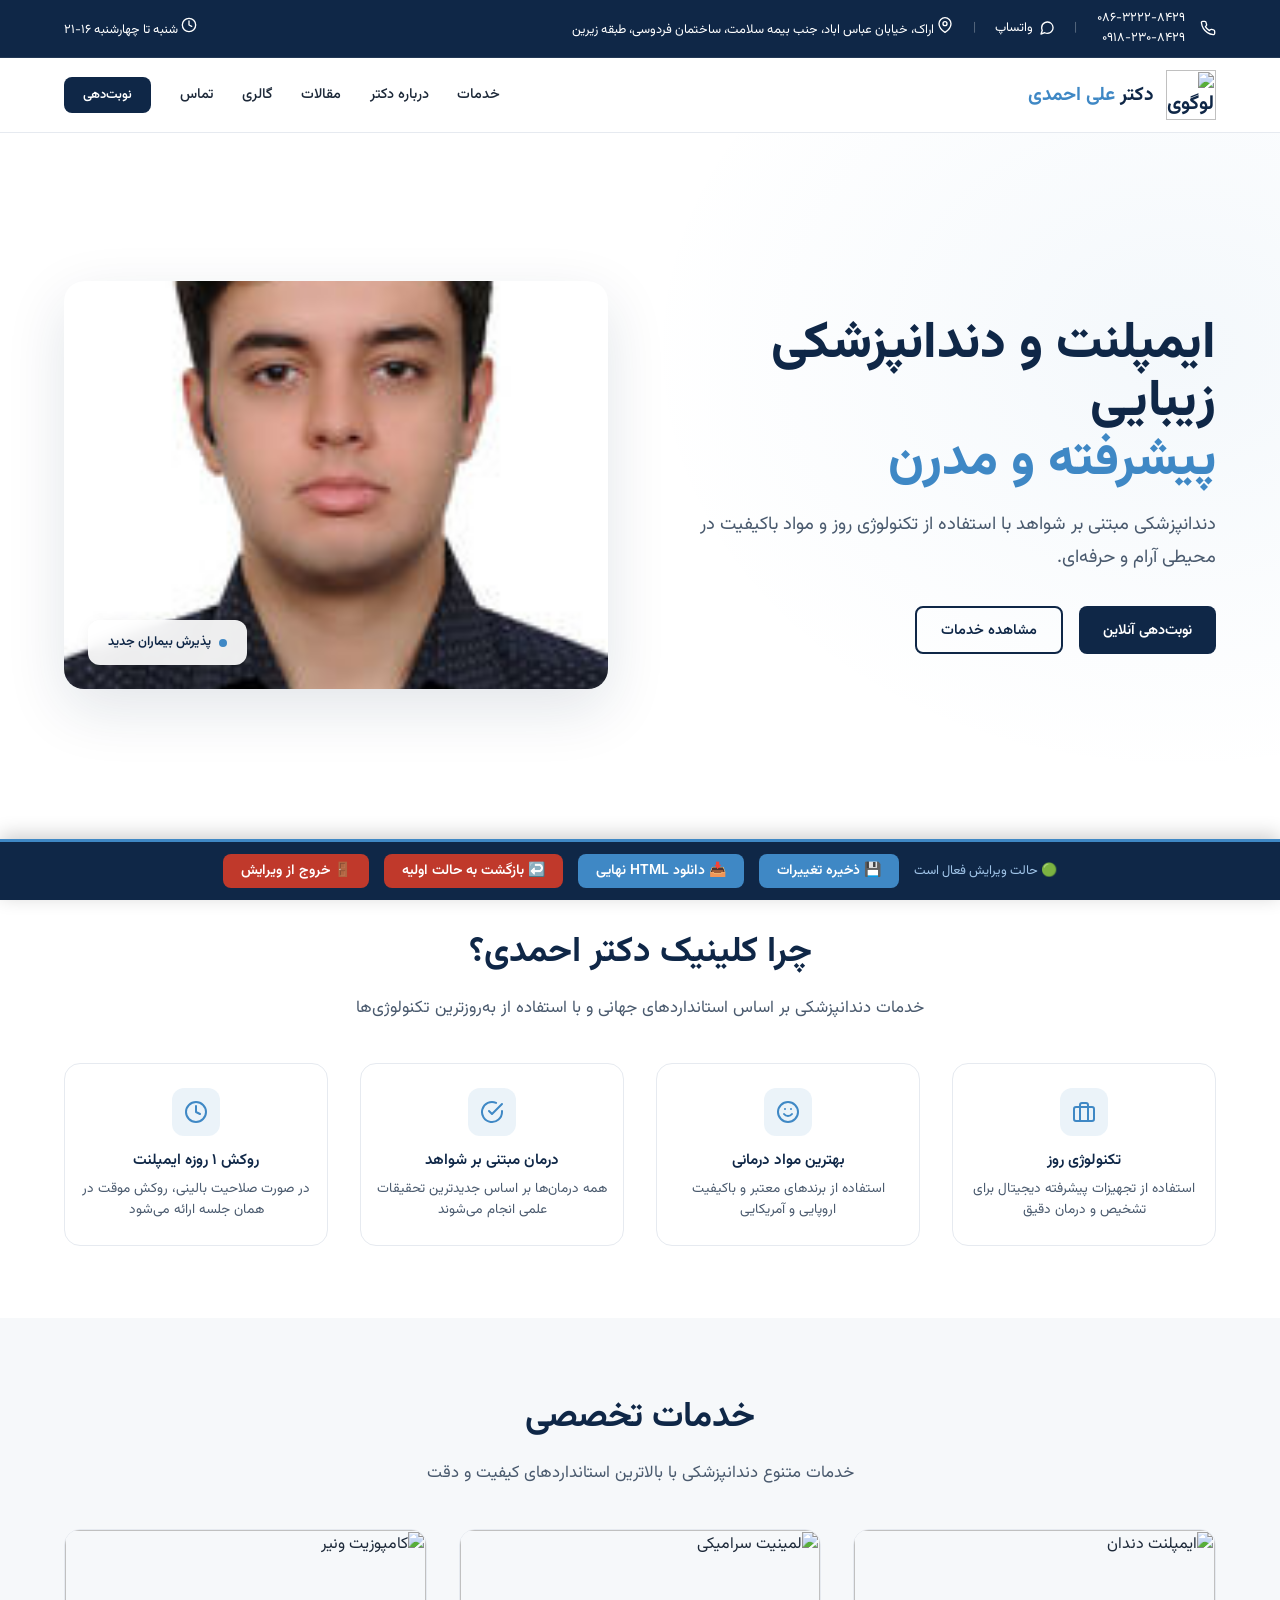
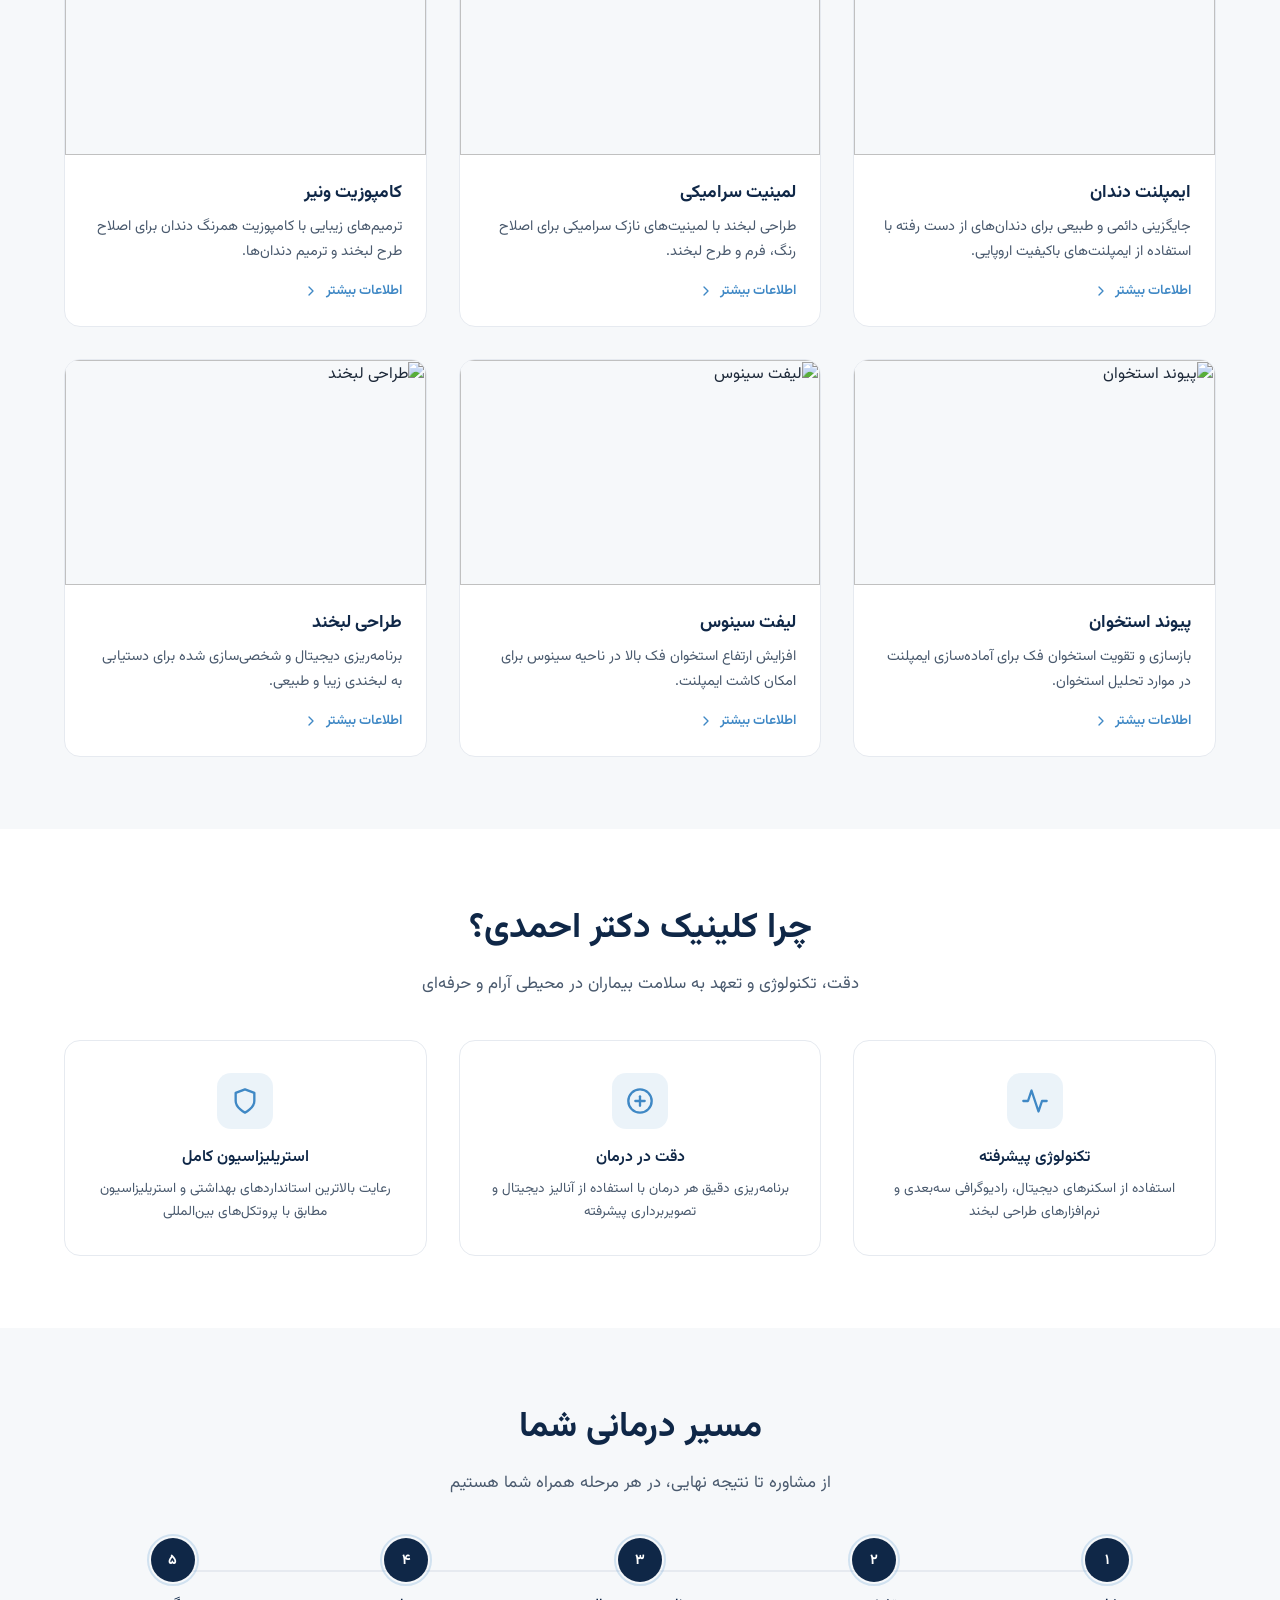
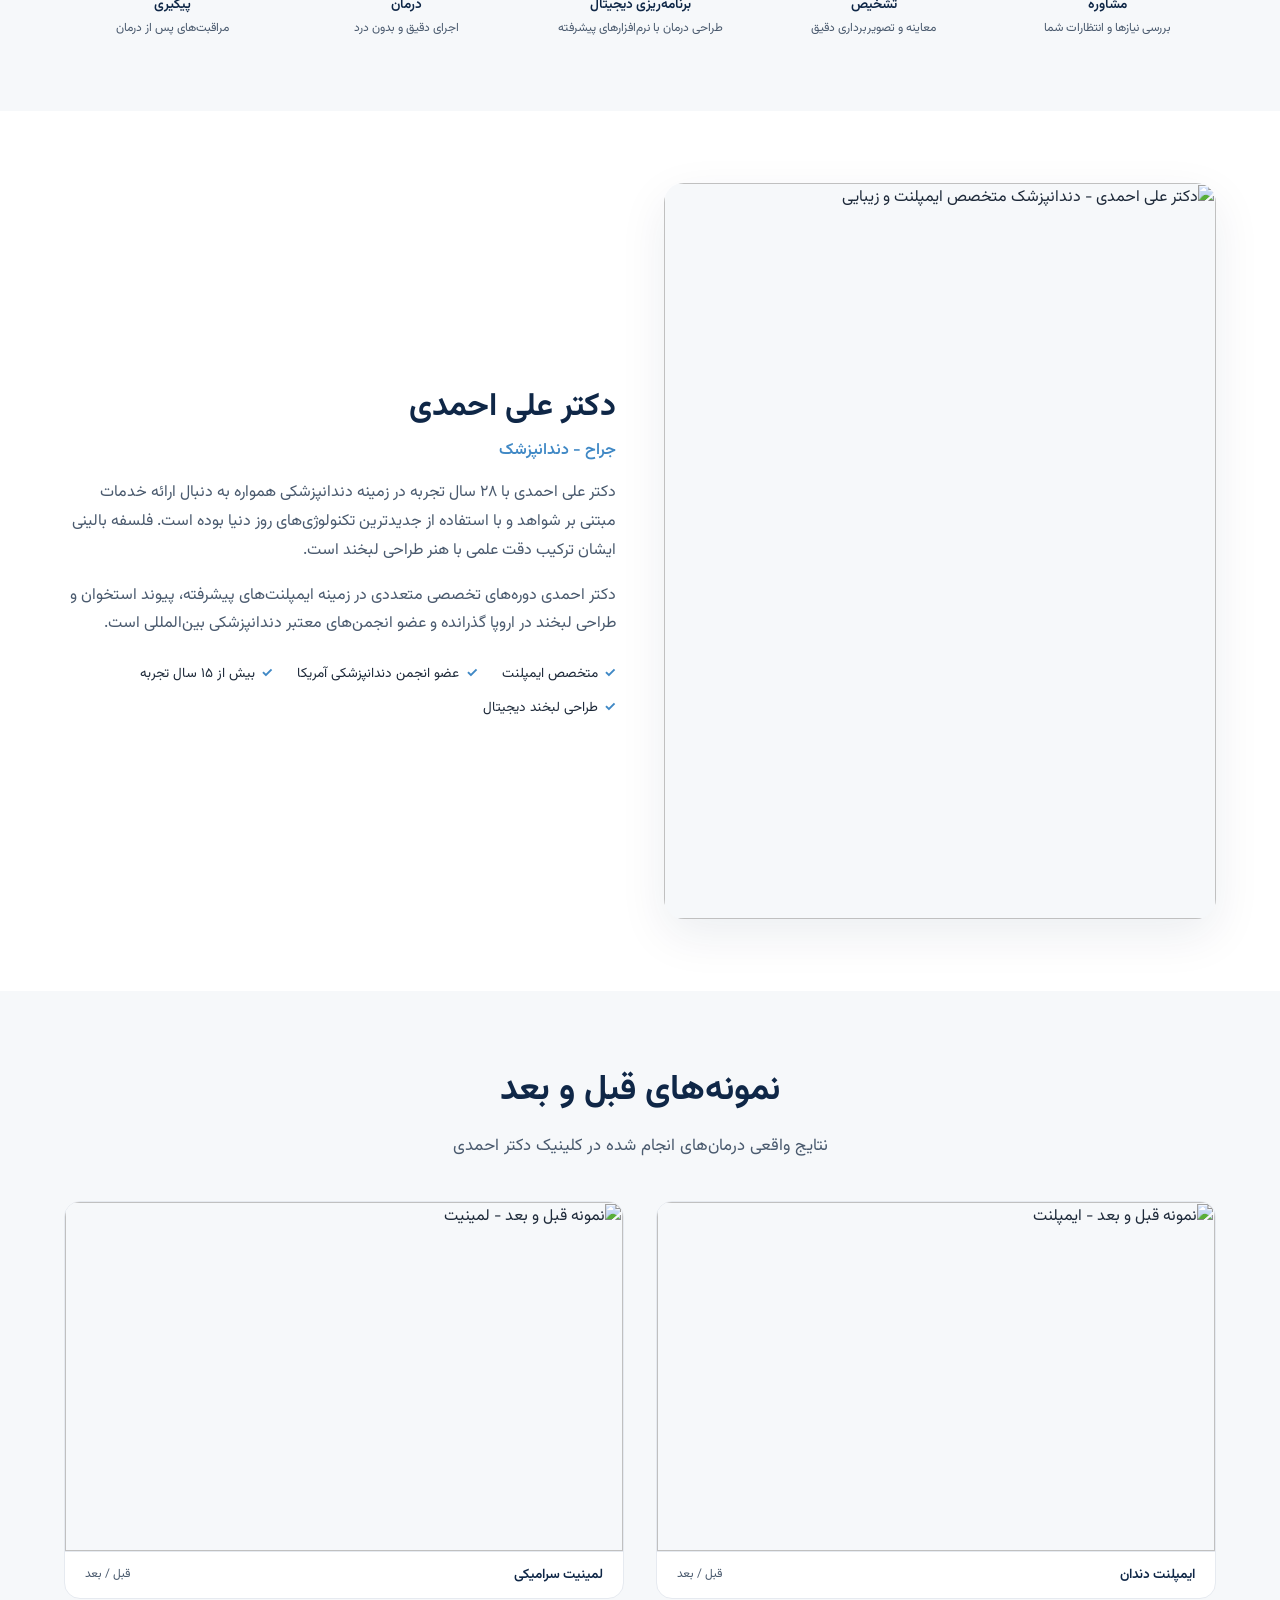
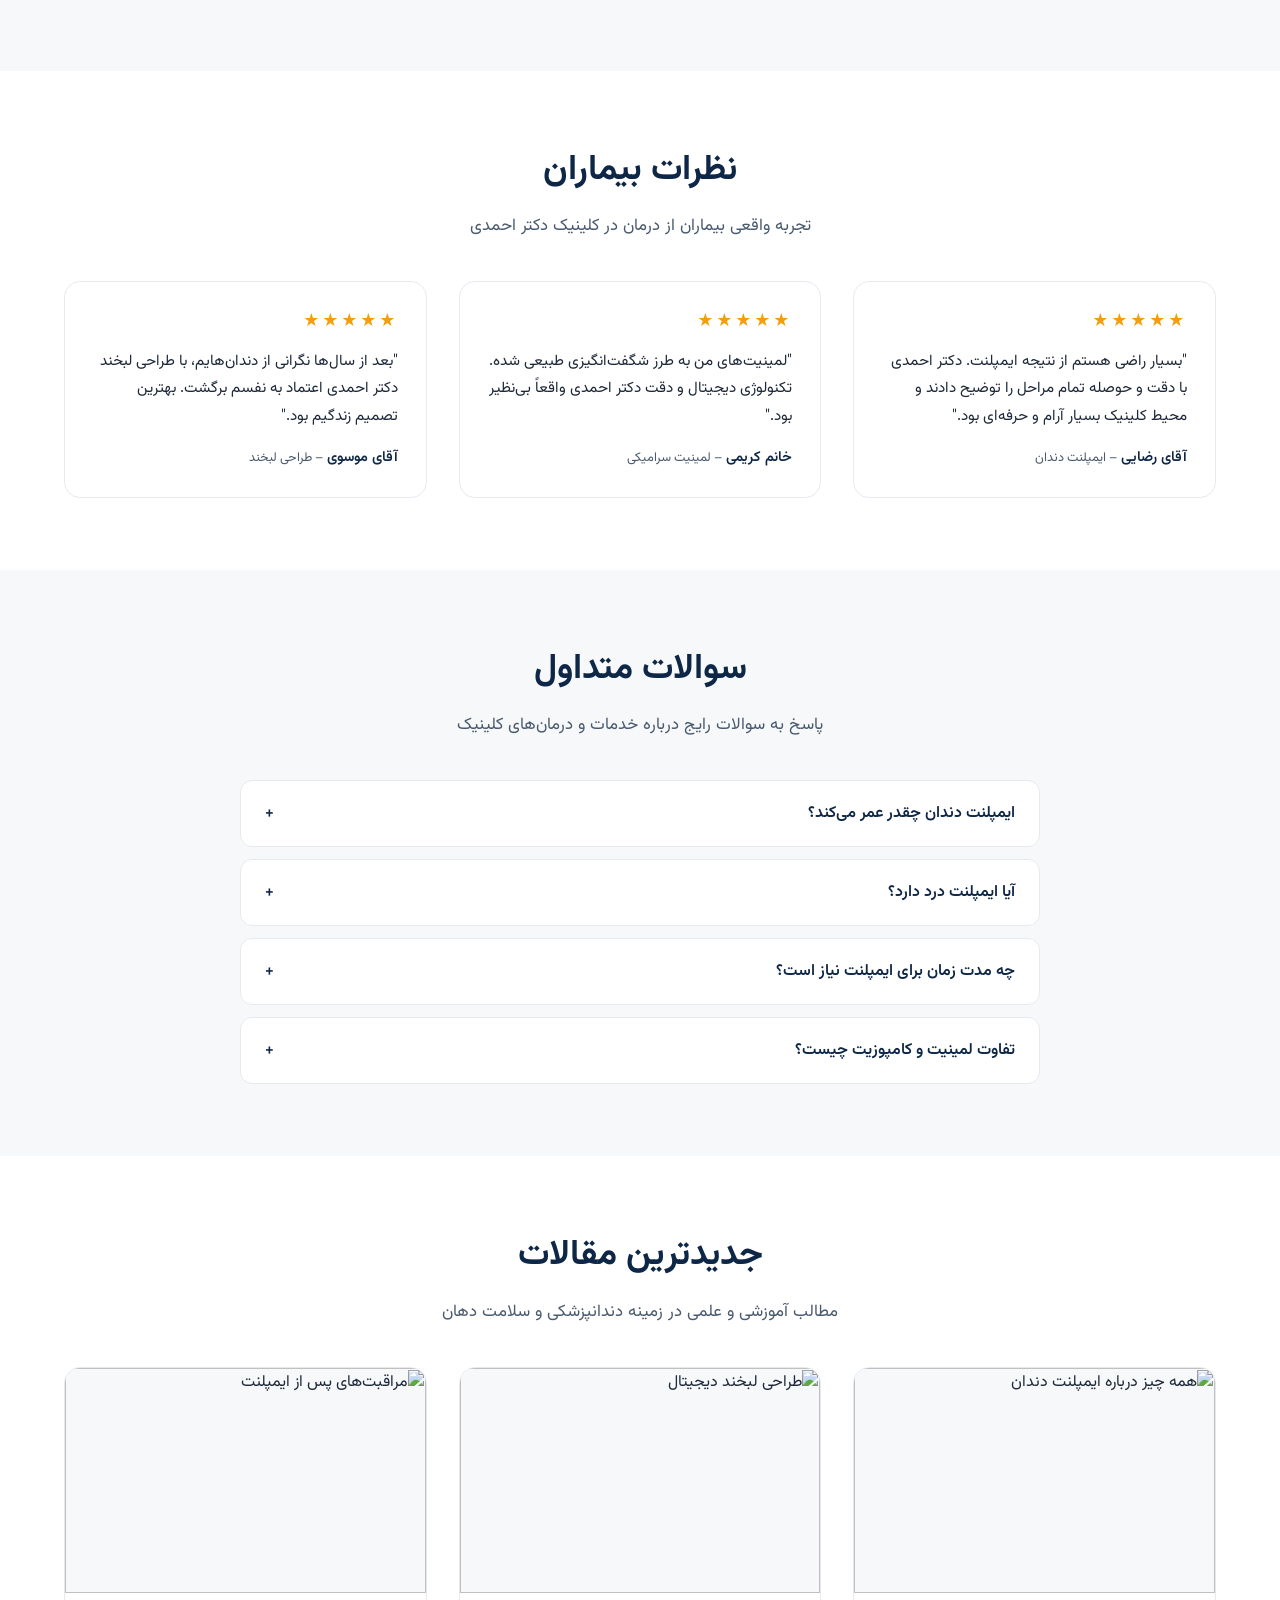
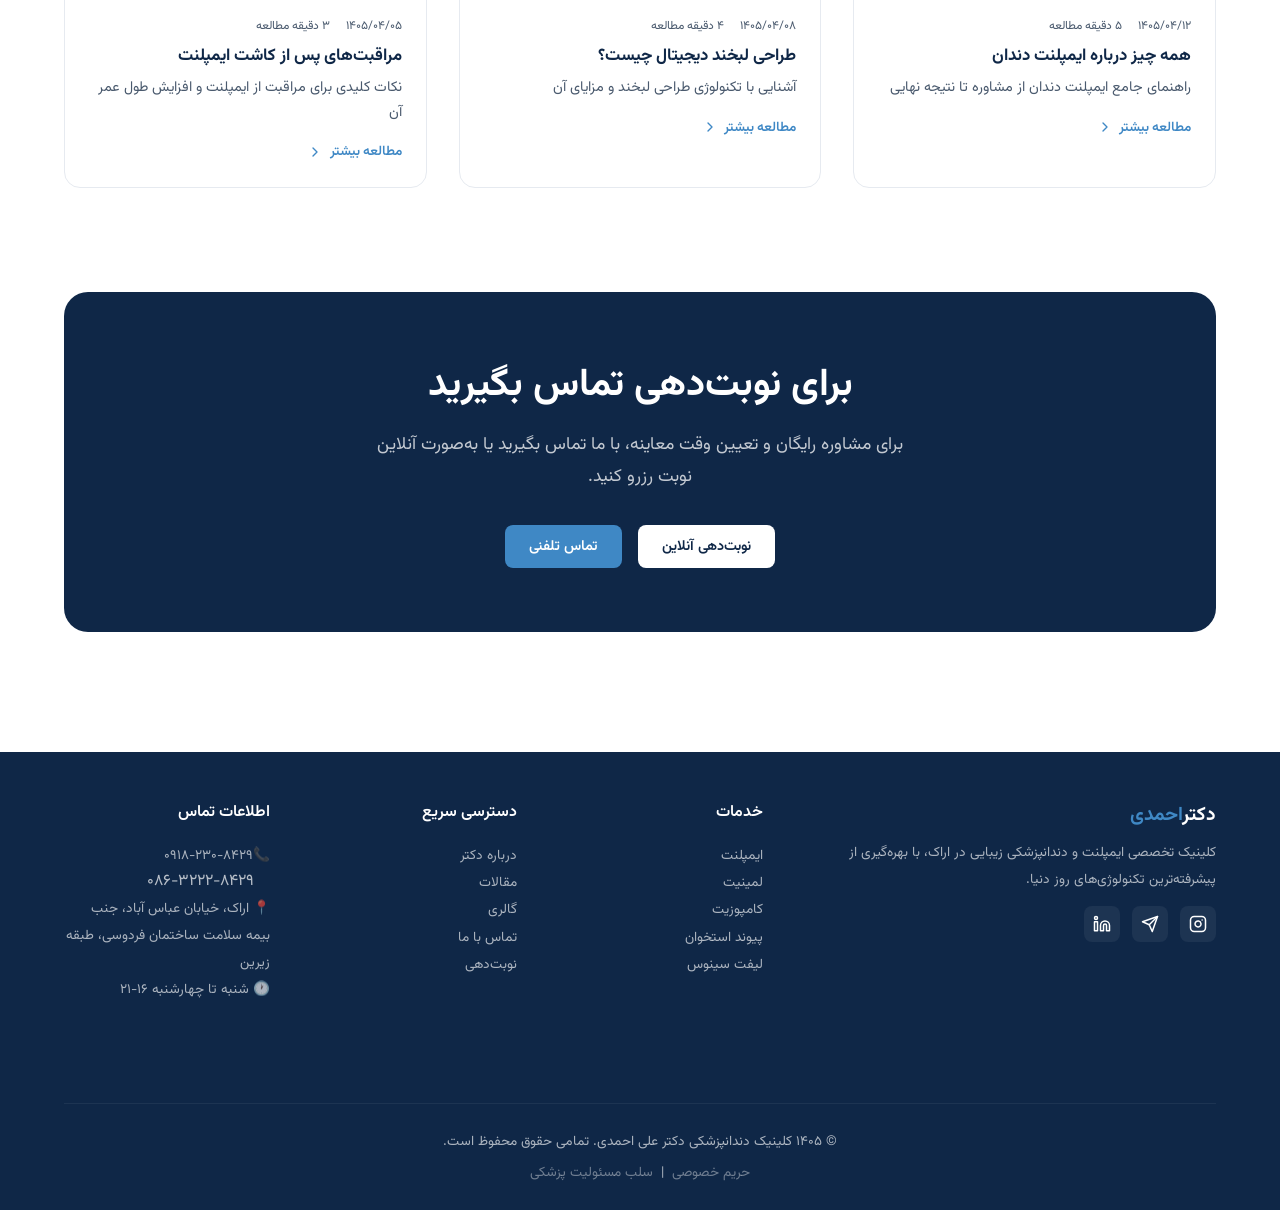
==== commit 64953265: "Add files via upload" ====
--- a/index.html
+++ b/index.html
@@ -1,12 +1,10 @@
-<!DOCTYPE html>
-<html lang="fa" dir="rtl">
-<head>
-    <meta charset="UTF-8" />
-    <meta name="viewport" content="width=device-width, initial-scale=1.0" />
+<html lang="fa" dir="rtl"><head>
+    <meta charset="UTF-8">
+    <meta name="viewport" content="width=device-width, initial-scale=1.0">
     <title>دکتر علی احمدی | ایمپلنت و دندانپزشکی زیبایی در اراک</title>
-    <meta name="description" content="کلینیک تخصصی ایمپلنت و دندانپزشکی زیبایی دکتر علی احمدی در اراک. ارائه خدمات پیشرفته با استفاده از جدیدترین تکنولوژی‌های روز دنیا." />
-    <link rel="icon" href="/favicon.ico" />
-    <link href="https://fonts.googleapis.com/css2?family=Inter:wght@400;500;600;700;800&family=Vazirmatn:wght@400;500;600;700;800&display=swap" rel="stylesheet" />
+    <meta name="description" content="کلینیک تخصصی ایمپلنت و دندانپزشکی زیبایی دکتر علی احمدی در اراک. ارائه خدمات پیشرفته با استفاده از جدیدترین تکنولوژی‌های روز دنیا.">
+    <link rel="icon" href="/favicon.ico">
+    <link href="https://fonts.googleapis.com/css2?family=Inter:wght@400;500;600;700;800&amp;family=Vazirmatn:wght@400;500;600;700;800&amp;display=swap" rel="stylesheet">
     <style>
         * {
             margin: 0;
@@ -1067,26 +1065,22 @@
     <div class="top-bar">
         <div class="container">
             <div class="right">
-                <a href="tel:+989123456789" aria-label="تلفن">
-                    <svg width="16" height="16" viewBox="0 0 24 24" fill="none" stroke="currentColor" stroke-width="2" stroke-linecap="round" stroke-linejoin="round"><path d="M22 16.92v3a2 2 0 0 1-2.18 2 19.79 19.79 0 0 1-8.63-3.07 19.5 19.5 0 0 1-6-6 19.79 19.79 0 0 1-3.07-8.67A2 2 0 0 1 4.11 2h3a2 2 0 0 1 2 1.72 12.84 12.84 0 0 0 .7 2.81 2 2 0 0 1-.45 2.11L8.09 9.91a16 16 0 0 0 6 6l1.27-1.27a2 2 0 0 1 2.11-.45 12.84 12.84 0 0 0 2.81.7A2 2 0 0 1 22 16.92z"/></svg>
-                    ۰۹۱۲-۳۴۵-۶۷۸۹
-                </a>
+                <a href="tel:+989123456789" aria-label="تلفن" class="">
+                    <svg width="16" height="16" viewBox="0 0 24 24" fill="none" stroke="currentColor" stroke-width="2" stroke-linecap="round" stroke-linejoin="round"><path d="M22 16.92v3a2 2 0 0 1-2.18 2 19.79 19.79 0 0 1-8.63-3.07 19.5 19.5 0 0 1-6-6 19.79 19.79 0 0 1-3.07-8.67A2 2 0 0 1 4.11 2h3a2 2 0 0 1 2 1.72 12.84 12.84 0 0 0 .7 2.81 2 2 0 0 1-.45 2.11L8.09 9.91a16 16 0 0 0 6 6l1.27-1.27a2 2 0 0 1 2.11-.45 12.84 12.84 0 0 0 2.81.7A2 2 0 0 1 22 16.92z"></path></svg>&nbsp; &nbsp;۰۸۶-۳۲۲۲-۸۴۲۹<br>&nbsp; &nbsp;۰۹۱۸-۲۳۰-۸۴۲۹<br></a>
                 <span class="divider">|</span>
-                <a href="https://wa.me/989123456789" target="_blank" rel="noopener" aria-label="واتساپ">
-                    <svg width="16" height="16" viewBox="0 0 24 24" fill="none" stroke="currentColor" stroke-width="2" stroke-linecap="round" stroke-linejoin="round"><path d="M21 11.5a8.38 8.38 0 0 1-.9 3.8 8.5 8.5 0 0 1-7.6 4.7 8.38 8.38 0 0 1-3.8-.9L3 21l1.9-5.7a8.38 8.38 0 0 1-.9-3.8 8.5 8.5 0 0 1 4.7-7.6 8.38 8.38 0 0 1 3.8-.9h.5a8.48 8.48 0 0 1 8 8v.5z"/></svg>
+                <a href="https://wa.me/989123456789" target="_blank" rel="noopener" aria-label="واتساپ" class="">
+                    <svg width="16" height="16" viewBox="0 0 24 24" fill="none" stroke="currentColor" stroke-width="2" stroke-linecap="round" stroke-linejoin="round"><path d="M21 11.5a8.38 8.38 0 0 1-.9 3.8 8.5 8.5 0 0 1-7.6 4.7 8.38 8.38 0 0 1-3.8-.9L3 21l1.9-5.7a8.38 8.38 0 0 1-.9-3.8 8.5 8.5 0 0 1 4.7-7.6 8.38 8.38 0 0 1 3.8-.9h.5a8.48 8.48 0 0 1 8 8v.5z"></path></svg>
                     واتساپ
                 </a>
                 <span class="divider">|</span>
-                <span>
-                    <svg width="16" height="16" viewBox="0 0 24 24" fill="none" stroke="currentColor" stroke-width="2" stroke-linecap="round" stroke-linejoin="round"><path d="M21 10c0 7-9 13-9 13s-9-6-9-13a9 9 0 0 1 18 0z"/><circle cx="12" cy="10" r="3"/></svg>
-                    اراک، خیابان امام خمینی، ساختمان پزشکان پارس
-                </span>
+                <span class="">
+                    <svg width="16" height="16" viewBox="0 0 24 24" fill="none" stroke="currentColor" stroke-width="2" stroke-linecap="round" stroke-linejoin="round"><path d="M21 10c0 7-9 13-9 13s-9-6-9-13a9 9 0 0 1 18 0z"></path><circle cx="12" cy="10" r="3"></circle></svg>
+                    اراک، خیابان عباس اباد، جنب بیمه سلامت، ساختمان فردوسی، طبقه زیرین</span>
             </div>
             <div class="left">
-                <span>
-                    <svg width="16" height="16" viewBox="0 0 24 24" fill="none" stroke="currentColor" stroke-width="2" stroke-linecap="round" stroke-linejoin="round"><circle cx="12" cy="12" r="10"/><polyline points="12 6 12 12 16 14"/></svg>
-                    شنبه تا چهارشنبه ۹–۲۰ | پنجشنبه ۹–۱۴
-                </span>
+                <span class="">
+                    <svg width="16" height="16" viewBox="0 0 24 24" fill="none" stroke="currentColor" stroke-width="2" stroke-linecap="round" stroke-linejoin="round"><circle cx="12" cy="12" r="10"></circle><polyline points="12 6 12 12 16 14"></polyline></svg>
+                    شنبه تا چهارشنبه ۱۶-۲۱</span>
             </div>
         </div>
     </div>
@@ -1096,24 +1090,20 @@
     ============================================================ -->
     <header class="header" role="banner">
         <div class="container">
-         <a href="/" class="logo" aria-label="دکتر علی احمدی - کلینیک دندانپزشکی" style="display: flex; align-items: center; text-decoration: none; gap: 12px;">
-    <img 
-        src="https://i.postimg.cc/0y8c8cz0/IMG-1238.jpg" 
-        alt="لوگوی کلینیک دندانپزشکی دکتر علی احمدی" 
-        style="display: block; height: 40px; width: auto; max-width: 150px;"
-    />
+<a href="/" class="logo" aria-label="دکتر علی احمدی - کلینیک دندانپزشکی" style="display: flex; align-items: center; text-decoration: none; gap: 12px;">
+    <img src="https://i.postimg.cc/0y8c8cz0/IMG-1238.jpg" alt="لوگوی کلینیک دندانپزشکی دکتر علی احمدی" style="display: block; height: 50px; width: auto; max-width: 200px;" class="">
     <span style="font-size: 1.2rem; font-weight: 700; color: #0F2747; white-space: nowrap;">
         دکتر <span style="color: #3F88C5;">علی احمدی</span>
     </span>
 </a>
-           <nav class="nav" role="navigation" aria-label="منوی اصلی">
-    <a href="services.html">خدمات</a>
-    <a href="about.html">درباره دکتر</a>
-    <a href="articles.html">مقالات</a>
-    <a href="gallery.html">گالری</a>
-    <a href="contact.html">تماس</a>
-    <a href="/appointments" class="btn btn-primary" style="padding:0.5rem 1.2rem;font-size:0.8rem; color: #FFFFFF; background-color: #0F2747; border-radius: 8px; text-decoration: none; font-weight: 600;">نوبت‌دهی</a>
-</nav>
+            <nav class="nav" role="navigation" aria-label="منوی اصلی">
+                <a href="/services">خدمات</a>
+                <a href="/about">درباره دکتر</a>
+                <a href="/articles">مقالات</a>
+                <a href="/gallery">گالری</a>
+                <a href="/contact">تماس</a>
+                <a href="/appointments" class="btn btn-primary" style="padding:0.5rem 1.2rem;font-size:0.8rem; color: #FFFFFF; background-color: #0F2747; border-radius: 8px; text-decoration: none; font-weight: 600;">نوبت‌دهی</a>
+            </nav>
         </div>
     </header>
 
@@ -1123,7 +1113,7 @@
     <section class="hero" aria-labelledby="hero-title">
         <div class="container">
             <div class="hero-content">
-                <h1 id="hero-title">
+                <h1 id="hero-title" class="">
                     ایمپلنت و دندانپزشکی زیبایی
                     <span>پیشرفته و مدرن</span>
                 </h1>
@@ -1131,7 +1121,7 @@
                     دندانپزشکی مبتنی بر شواهد با استفاده از تکنولوژی روز و مواد باکیفیت در محیطی آرام و حرفه‌ای.
                 </p>
                 <div class="hero-buttons">
-                    
+                    <a href="/appointments" class="btn btn-primary">نوبت‌دهی آنلاین</a>
                     <a href="/services" class="btn btn-outline">مشاهده خدمات</a>
                 </div>
             </div>
@@ -1143,11 +1133,7 @@
                 or doctor consulting with patient. Calm, medical, modern.
                 ============================================================
                 -->
-                <img
-                src="https://images.unsplash.com/photo-1629909613654-28e377c37b09?w=800&h=600&fit=crop&crop=center&q=80"
-                alt="کلینیک دندانپزشکی دکتر علی احمدی - فضای مدرن و حرفه‌ای"
-                loading="lazy"
-                />
+                <img src="[data-uri]" alt="کلینیک دندانپزشکی دکتر علی احمدی - فضای مدرن و حرفه‌ای" loading="lazy" class="">
                 <div class="badge">
                     <span class="dot"></span>
                     پذیرش بیماران جدید
@@ -1166,31 +1152,31 @@
             <div class="trust-grid">
                 <div class="trust-item">
                     <div class="icon">
-                        <svg width="24" height="24" viewBox="0 0 24 24" fill="none" stroke="currentColor" stroke-width="2" stroke-linecap="round" stroke-linejoin="round"><rect x="2" y="7" width="20" height="14" rx="2" ry="2"/><path d="M16 21V5a2 2 0 0 0-2-2h-4a2 2 0 0 0-2 2v16"/></svg>
-                    </div>
-                    <h4>تکنولوژی روز</h4>
-                    <p>استفاده از تجهیزات پیشرفته دیجیتال برای تشخیص و درمان دقیق</p>
+                        <svg width="24" height="24" viewBox="0 0 24 24" fill="none" stroke="currentColor" stroke-width="2" stroke-linecap="round" stroke-linejoin="round"><rect x="2" y="7" width="20" height="14" rx="2" ry="2"></rect><path d="M16 21V5a2 2 0 0 0-2-2h-4a2 2 0 0 0-2 2v16"></path></svg>
+                    </div>
+                    <h4 class="">تکنولوژی روز</h4>
+                    <p class="">استفاده از تجهیزات پیشرفته دیجیتال برای تشخیص و درمان دقیق</p>
                 </div>
                 <div class="trust-item">
                     <div class="icon">
-                        <svg width="24" height="24" viewBox="0 0 24 24" fill="none" stroke="currentColor" stroke-width="2" stroke-linecap="round" stroke-linejoin="round"><circle cx="12" cy="12" r="10"/><path d="M8 14s1.5 2 4 2 4-2 4-2"/><line x1="9" y1="9" x2="9.01" y2="9"/><line x1="15" y1="9" x2="15.01" y2="9"/></svg>
-                    </div>
-                    <h4>مواد بین‌المللی</h4>
-                    <p>استفاده از برندهای معتبر و باکیفیت اروپایی و آمریکایی</p>
+                        <svg width="24" height="24" viewBox="0 0 24 24" fill="none" stroke="currentColor" stroke-width="2" stroke-linecap="round" stroke-linejoin="round"><circle cx="12" cy="12" r="10"></circle><path d="M8 14s1.5 2 4 2 4-2 4-2"></path><line x1="9" y1="9" x2="9.01" y2="9"></line><line x1="15" y1="9" x2="15.01" y2="9"></line></svg>
+                    </div>
+                    <h4 class="">بهترین مواد درمانی</h4>
+                    <p class="">استفاده از برندهای معتبر و باکیفیت اروپایی و آمریکایی</p>
                 </div>
                 <div class="trust-item">
                     <div class="icon">
-                        <svg width="24" height="24" viewBox="0 0 24 24" fill="none" stroke="currentColor" stroke-width="2" stroke-linecap="round" stroke-linejoin="round"><path d="M22 11.08V12a10 10 0 1 1-5.93-9.14"/><polyline points="22 4 12 14.01 9 11.01"/></svg>
-                    </div>
-                    <h4>درمان مبتنی بر شواهد</h4>
-                    <p>همه درمان‌ها بر اساس جدیدترین تحقیقات علمی انجام می‌شوند</p>
+                        <svg width="24" height="24" viewBox="0 0 24 24" fill="none" stroke="currentColor" stroke-width="2" stroke-linecap="round" stroke-linejoin="round"><path d="M22 11.08V12a10 10 0 1 1-5.93-9.14"></path><polyline points="22 4 12 14.01 9 11.01"></polyline></svg>
+                    </div>
+                    <h4 class="">درمان مبتنی بر شواهد</h4>
+                    <p class="">همه درمان‌ها بر اساس جدیدترین تحقیقات علمی انجام می‌شوند</p>
                 </div>
                 <div class="trust-item">
                     <div class="icon">
-                        <svg width="24" height="24" viewBox="0 0 24 24" fill="none" stroke="currentColor" stroke-width="2" stroke-linecap="round" stroke-linejoin="round"><circle cx="12" cy="12" r="10"/><polyline points="12 6 12 12 16 14"/></svg>
-                    </div>
-                    <h4>تاج موقت همان‌روز</h4>
-                    <p>در صورت صلاحیت بالینی، تاج موقت در همان جلسه ارائه می‌شود</p>
+                        <svg width="24" height="24" viewBox="0 0 24 24" fill="none" stroke="currentColor" stroke-width="2" stroke-linecap="round" stroke-linejoin="round"><circle cx="12" cy="12" r="10"></circle><polyline points="12 6 12 12 16 14"></polyline></svg>
+                    </div>
+                    <h4 class="">روکش ۱ روزه ایمپلنت</h4>
+                    <p class="">در صورت صلاحیت بالینی، روکش موقت در همان جلسه ارائه می‌شود</p>
                 </div>
             </div>
         </div>
@@ -1212,108 +1198,84 @@
                         🔁 PLACEHOLDER IMAGE – Replace with real treatment photo
                         ============================================================
                         -->
-                        <img
-                        src="https://images.unsplash.com/photo-1588776814546-1ffcf47267a5?w=600&h=400&fit=crop&crop=center&q=80"
-                        alt="ایمپلنت دندان"
-                        loading="lazy"
-                        />
+                        <img src="https://images.unsplash.com/photo-1588776814546-1ffcf47267a5?w=600&amp;h=400&amp;fit=crop&amp;crop=center&amp;q=80" alt="ایمپلنت دندان" loading="lazy" class="">
                     </div>
                     <div class="body">
-                        <h3>ایمپلنت دندان</h3>
-                        <p>جایگزینی دائمی و طبیعی برای دندان‌های از دست رفته با استفاده از ایمپلنت‌های باکیفیت اروپایی.</p>
+                        <h3 class="">ایمپلنت دندان</h3>
+                        <p class="">جایگزینی دائمی و طبیعی برای دندان‌های از دست رفته با استفاده از ایمپلنت‌های باکیفیت اروپایی.</p>
                         <a href="/services/dental-implants" class="read-more">
                             اطلاعات بیشتر
-                            <svg width="16" height="16" viewBox="0 0 24 24" fill="none" stroke="currentColor" stroke-width="2" stroke-linecap="round" stroke-linejoin="round"><polyline points="9 18 15 12 9 6"/></svg>
+                            <svg width="16" height="16" viewBox="0 0 24 24" fill="none" stroke="currentColor" stroke-width="2" stroke-linecap="round" stroke-linejoin="round"><polyline points="9 18 15 12 9 6"></polyline></svg>
                         </a>
                     </div>
                 </div>
                 <!-- Service 2 -->
                 <div class="service-card">
                     <div class="img-wrap">
-                        <img
-                        src="https://images.unsplash.com/photo-1606811841689-23dfddce3e95?w=600&h=400&fit=crop&crop=center&q=80"
-                        alt="لمینیت سرامیکی"
-                        loading="lazy"
-                        />
+                        <img src="https://images.unsplash.com/photo-1606811841689-23dfddce3e95?w=600&amp;h=400&amp;fit=crop&amp;crop=center&amp;q=80" alt="لمینیت سرامیکی" loading="lazy" class="">
                     </div>
                     <div class="body">
-                        <h3>لمینیت سرامیکی</h3>
-                        <p>طراحی لبخند با لمینیت‌های نازک سرامیکی برای اصلاح رنگ، فرم و طرح لبخند.</p>
+                        <h3 class="">لمینیت سرامیکی</h3>
+                        <p class="">طراحی لبخند با لمینیت‌های نازک سرامیکی برای اصلاح رنگ، فرم و طرح لبخند.</p>
                         <a href="/services/porcelain-veneers" class="read-more">
                             اطلاعات بیشتر
-                            <svg width="16" height="16" viewBox="0 0 24 24" fill="none" stroke="currentColor" stroke-width="2" stroke-linecap="round" stroke-linejoin="round"><polyline points="9 18 15 12 9 6"/></svg>
+                            <svg width="16" height="16" viewBox="0 0 24 24" fill="none" stroke="currentColor" stroke-width="2" stroke-linecap="round" stroke-linejoin="round"><polyline points="9 18 15 12 9 6"></polyline></svg>
                         </a>
                     </div>
                 </div>
                 <!-- Service 3 -->
                 <div class="service-card">
                     <div class="img-wrap">
-                        <img
-                        src="https://images.unsplash.com/photo-1588776814546-1ffcf47267a5?w=600&h=400&fit=crop&crop=center&q=80"
-                        alt="کامپوزیت ونیر"
-                        loading="lazy"
-                        />
+                        <img src="https://images.unsplash.com/photo-1588776814546-1ffcf47267a5?w=600&amp;h=400&amp;fit=crop&amp;crop=center&amp;q=80" alt="کامپوزیت ونیر" loading="lazy" class="">
                     </div>
                     <div class="body">
-                        <h3>کامپوزیت ونیر</h3>
-                        <p>ترمیم‌های زیبایی با کامپوزیت همرنگ دندان برای اصلاح طرح لبخند و ترمیم دندان‌ها.</p>
+                        <h3 class="">کامپوزیت ونیر</h3>
+                        <p class="">ترمیم‌های زیبایی با کامپوزیت همرنگ دندان برای اصلاح طرح لبخند و ترمیم دندان‌ها.</p>
                         <a href="/services/composite-veneers" class="read-more">
                             اطلاعات بیشتر
-                            <svg width="16" height="16" viewBox="0 0 24 24" fill="none" stroke="currentColor" stroke-width="2" stroke-linecap="round" stroke-linejoin="round"><polyline points="9 18 15 12 9 6"/></svg>
+                            <svg width="16" height="16" viewBox="0 0 24 24" fill="none" stroke="currentColor" stroke-width="2" stroke-linecap="round" stroke-linejoin="round"><polyline points="9 18 15 12 9 6"></polyline></svg>
                         </a>
                     </div>
                 </div>
                 <!-- Service 4 -->
                 <div class="service-card">
                     <div class="img-wrap">
-                        <img
-                        src="https://images.unsplash.com/photo-1629909613654-28e377c37b09?w=600&h=400&fit=crop&crop=center&q=80"
-                        alt="پیوند استخوان"
-                        loading="lazy"
-                        />
+                        <img src="https://images.unsplash.com/photo-1629909613654-28e377c37b09?w=600&amp;h=400&amp;fit=crop&amp;crop=center&amp;q=80" alt="پیوند استخوان" loading="lazy" class="">
                     </div>
                     <div class="body">
-                        <h3>پیوند استخوان</h3>
-                        <p>بازسازی و تقویت استخوان فک برای آماده‌سازی ایمپلنت در موارد تحلیل استخوان.</p>
+                        <h3 class="">پیوند استخوان</h3>
+                        <p class="">بازسازی و تقویت استخوان فک برای آماده‌سازی ایمپلنت در موارد تحلیل استخوان.</p>
                         <a href="/services/bone-grafting" class="read-more">
                             اطلاعات بیشتر
-                            <svg width="16" height="16" viewBox="0 0 24 24" fill="none" stroke="currentColor" stroke-width="2" stroke-linecap="round" stroke-linejoin="round"><polyline points="9 18 15 12 9 6"/></svg>
+                            <svg width="16" height="16" viewBox="0 0 24 24" fill="none" stroke="currentColor" stroke-width="2" stroke-linecap="round" stroke-linejoin="round"><polyline points="9 18 15 12 9 6"></polyline></svg>
                         </a>
                     </div>
                 </div>
                 <!-- Service 5 -->
                 <div class="service-card">
                     <div class="img-wrap">
-                        <img
-                        src="https://images.unsplash.com/photo-1606811841689-23dfddce3e95?w=600&h=400&fit=crop&crop=center&q=80"
-                        alt="لیفت سینوس"
-                        loading="lazy"
-                        />
+                        <img src="https://images.unsplash.com/photo-1606811841689-23dfddce3e95?w=600&amp;h=400&amp;fit=crop&amp;crop=center&amp;q=80" alt="لیفت سینوس" loading="lazy" class="">
                     </div>
                     <div class="body">
-                        <h3>لیفت سینوس</h3>
-                        <p>افزایش ارتفاع استخوان فک بالا در ناحیه سینوس برای امکان کاشت ایمپلنت.</p>
+                        <h3 class="">لیفت سینوس</h3>
+                        <p class="">افزایش ارتفاع استخوان فک بالا در ناحیه سینوس برای امکان کاشت ایمپلنت.</p>
                         <a href="/services/sinus-lift" class="read-more">
                             اطلاعات بیشتر
-                            <svg width="16" height="16" viewBox="0 0 24 24" fill="none" stroke="currentColor" stroke-width="2" stroke-linecap="round" stroke-linejoin="round"><polyline points="9 18 15 12 9 6"/></svg>
+                            <svg width="16" height="16" viewBox="0 0 24 24" fill="none" stroke="currentColor" stroke-width="2" stroke-linecap="round" stroke-linejoin="round"><polyline points="9 18 15 12 9 6"></polyline></svg>
                         </a>
                     </div>
                 </div>
                 <!-- Service 6 -->
                 <div class="service-card">
                     <div class="img-wrap">
-                        <img
-                        src="https://images.unsplash.com/photo-1588776814546-1ffcf47267a5?w=600&h=400&fit=crop&crop=center&q=80"
-                        alt="طراحی لبخند"
-                        loading="lazy"
-                        />
+                        <img src="https://images.unsplash.com/photo-1588776814546-1ffcf47267a5?w=600&amp;h=400&amp;fit=crop&amp;crop=center&amp;q=80" alt="طراحی لبخند" loading="lazy" class="">
                     </div>
                     <div class="body">
-                        <h3>طراحی لبخند</h3>
-                        <p>برنامه‌ریزی دیجیتال و شخصی‌سازی شده برای دستیابی به لبخندی زیبا و طبیعی.</p>
+                        <h3 class="">طراحی لبخند</h3>
+                        <p class="">برنامه‌ریزی دیجیتال و شخصی‌سازی شده برای دستیابی به لبخندی زیبا و طبیعی.</p>
                         <a href="/services/smile-design" class="read-more">
                             اطلاعات بیشتر
-                            <svg width="16" height="16" viewBox="0 0 24 24" fill="none" stroke="currentColor" stroke-width="2" stroke-linecap="round" stroke-linejoin="round"><polyline points="9 18 15 12 9 6"/></svg>
+                            <svg width="16" height="16" viewBox="0 0 24 24" fill="none" stroke="currentColor" stroke-width="2" stroke-linecap="round" stroke-linejoin="round"><polyline points="9 18 15 12 9 6"></polyline></svg>
                         </a>
                     </div>
                 </div>
@@ -1331,24 +1293,24 @@
             <div class="why-grid">
                 <div class="why-item">
                     <div class="icon">
-                        <svg width="28" height="28" viewBox="0 0 24 24" fill="none" stroke="currentColor" stroke-width="2" stroke-linecap="round" stroke-linejoin="round"><polyline points="22 12 18 12 15 21 9 3 6 12 2 12"/></svg>
-                    </div>
-                    <h4>تکنولوژی پیشرفته</h4>
-                    <p>استفاده از اسکنرهای دیجیتال، رادیوگرافی سه‌بعدی و نرم‌افزارهای طراحی لبخند</p>
+                        <svg width="28" height="28" viewBox="0 0 24 24" fill="none" stroke="currentColor" stroke-width="2" stroke-linecap="round" stroke-linejoin="round"><polyline points="22 12 18 12 15 21 9 3 6 12 2 12"></polyline></svg>
+                    </div>
+                    <h4 class="">تکنولوژی پیشرفته</h4>
+                    <p class="">استفاده از اسکنرهای دیجیتال، رادیوگرافی سه‌بعدی و نرم‌افزارهای طراحی لبخند</p>
                 </div>
                 <div class="why-item">
                     <div class="icon">
-                        <svg width="28" height="28" viewBox="0 0 24 24" fill="none" stroke="currentColor" stroke-width="2" stroke-linecap="round" stroke-linejoin="round"><circle cx="12" cy="12" r="10"/><path d="M12 8v8"/><path d="M8 12h8"/></svg>
-                    </div>
-                    <h4>دقت در درمان</h4>
-                    <p>برنامه‌ریزی دقیق هر درمان با استفاده از آنالیز دیجیتال و تصویربرداری پیشرفته</p>
+                        <svg width="28" height="28" viewBox="0 0 24 24" fill="none" stroke="currentColor" stroke-width="2" stroke-linecap="round" stroke-linejoin="round"><circle cx="12" cy="12" r="10"></circle><path d="M12 8v8"></path><path d="M8 12h8"></path></svg>
+                    </div>
+                    <h4 class="">دقت در درمان</h4>
+                    <p class="">برنامه‌ریزی دقیق هر درمان با استفاده از آنالیز دیجیتال و تصویربرداری پیشرفته</p>
                 </div>
                 <div class="why-item">
                     <div class="icon">
-                        <svg width="28" height="28" viewBox="0 0 24 24" fill="none" stroke="currentColor" stroke-width="2" stroke-linecap="round" stroke-linejoin="round"><path d="M12 22s8-4 8-10V5l-8-3-8 3v7c0 6 8 10 8 10z"/></svg>
-                    </div>
-                    <h4>استریلیزاسیون کامل</h4>
-                    <p>رعایت بالاترین استانداردهای بهداشتی و استریلیزاسیون مطابق با پروتکل‌های بین‌المللی</p>
+                        <svg width="28" height="28" viewBox="0 0 24 24" fill="none" stroke="currentColor" stroke-width="2" stroke-linecap="round" stroke-linejoin="round"><path d="M12 22s8-4 8-10V5l-8-3-8 3v7c0 6 8 10 8 10z"></path></svg>
+                    </div>
+                    <h4 class="">استریلیزاسیون کامل</h4>
+                    <p class="">رعایت بالاترین استانداردهای بهداشتی و استریلیزاسیون مطابق با پروتکل‌های بین‌المللی</p>
                 </div>
             </div>
         </div>
@@ -1364,28 +1326,28 @@
             <div class="journey">
                 <div class="journey-step">
                     <div class="num"><span class="inner">۱</span></div>
-                    <h5>مشاوره</h5>
-                    <p>بررسی نیازها و انتظارات شما</p>
+                    <h5 class="">مشاوره</h5>
+                    <p class="">بررسی نیازها و انتظارات شما</p>
                 </div>
                 <div class="journey-step">
                     <div class="num"><span class="inner">۲</span></div>
-                    <h5>تشخیص</h5>
-                    <p>معاینه و تصویربرداری دقیق</p>
+                    <h5 class="">تشخیص</h5>
+                    <p class="">معاینه و تصویربرداری دقیق</p>
                 </div>
                 <div class="journey-step">
                     <div class="num"><span class="inner">۳</span></div>
-                    <h5>برنامه‌ریزی دیجیتال</h5>
-                    <p>طراحی درمان با نرم‌افزارهای پیشرفته</p>
+                    <h5 class="">برنامه‌ریزی دیجیتال</h5>
+                    <p class="">طراحی درمان با نرم‌افزارهای پیشرفته</p>
                 </div>
                 <div class="journey-step">
                     <div class="num"><span class="inner">۴</span></div>
-                    <h5>درمان</h5>
-                    <p>اجرای دقیق و بدون درد</p>
+                    <h5 class="">درمان</h5>
+                    <p class="">اجرای دقیق و بدون درد</p>
                 </div>
                 <div class="journey-step">
                     <div class="num"><span class="inner">۵</span></div>
-                    <h5>پیگیری</h5>
-                    <p>مراقبت‌های پس از درمان</p>
+                    <h5 class="">پیگیری</h5>
+                    <p class="">مراقبت‌های پس از درمان</p>
                 </div>
             </div>
         </div>
@@ -1405,21 +1367,16 @@
                     in medical attire, calm and trustworthy expression.
                     ============================================================
                     -->
-                    <img
-                    src="https://images.unsplash.com/photo-1622253692010-333f2da6031d?w=600&h=800&fit=crop&crop=center&q=80"
-                    alt="دکتر علی احمدی - دندانپزشک متخصص ایمپلنت و زیبایی"
-                    loading="lazy"
-                    />
+                    <img src="https://images.unsplash.com/photo-1622253692010-333f2da6031d?w=600&amp;h=800&amp;fit=crop&amp;crop=center&amp;q=80" alt="دکتر علی احمدی - دندانپزشک متخصص ایمپلنت و زیبایی" loading="lazy" class="">
                 </div>
                 <div class="doctor-info">
-                    <h2 id="doctor-title">دکتر علی احمدی</h2>
-                    <span class="title">متخصص ایمپلنت و دندانپزشکی زیبایی</span>
-                    <p>
-                        دکتر علی احمدی با بیش از ۱۵ سال تجربه در زمینه ایمپلنت و دندانپزشکی زیبایی،
-                        همواره به دنبال ارائه خدمات مبتنی بر شواهد و با استفاده از جدیدترین تکنولوژی‌های
+                    <h2 id="doctor-title" class="">دکتر علی احمدی</h2>
+                    <span class="title">جراح - دندانپزشک&nbsp;</span>
+                    <p class="">
+                        دکتر علی احمدی با ۲۸ سال تجربه در زمینه دندانپزشکی همواره به دنبال ارائه خدمات مبتنی بر شواهد و با استفاده از جدیدترین تکنولوژی‌های
                         روز دنیا بوده است. فلسفه بالینی ایشان ترکیب دقت علمی با هنر طراحی لبخند است.
                     </p>
-                    <p>
+                    <p class="">
                         دکتر احمدی دوره‌های تخصصی متعددی در زمینه ایمپلنت‌های پیشرفته، پیوند استخوان
                         و طراحی لبخند در اروپا گذرانده و عضو انجمن‌های معتبر دندانپزشکی بین‌المللی است.
                     </p>
@@ -1449,11 +1406,7 @@
                         🔁 PLACEHOLDER IMAGES – Replace with real before/after photos
                         ============================================================
                         -->
-                        <img
-                        src="https://images.unsplash.com/photo-1588776814546-1ffcf47267a5?w=600&h=400&fit=crop&crop=center&q=80"
-                        alt="نمونه قبل و بعد - ایمپلنت"
-                        loading="lazy"
-                        />
+                        <img src="https://images.unsplash.com/photo-1588776814546-1ffcf47267a5?w=600&amp;h=400&amp;fit=crop&amp;crop=center&amp;q=80" alt="نمونه قبل و بعد - ایمپلنت" loading="lazy" class="">
                     </div>
                     <div class="label">
                         <span>ایمپلنت دندان</span>
@@ -1462,11 +1415,7 @@
                 </div>
                 <div class="ba-item">
                     <div class="img-wrap">
-                        <img
-                        src="https://images.unsplash.com/photo-1606811841689-23dfddce3e95?w=600&h=400&fit=crop&crop=center&q=80"
-                        alt="نمونه قبل و بعد - لمینیت"
-                        loading="lazy"
-                        />
+                        <img src="https://images.unsplash.com/photo-1606811841689-23dfddce3e95?w=600&amp;h=400&amp;fit=crop&amp;crop=center&amp;q=80" alt="نمونه قبل و بعد - لمینیت" loading="lazy" class="">
                     </div>
                     <div class="label">
                         <span>لمینیت سرامیکی</span>
@@ -1487,7 +1436,7 @@
             <div class="testimonials-grid">
                 <div class="testimonial-card">
                     <div class="stars">★★★★★</div>
-                    <blockquote>
+                    <blockquote class="">
                         "بسیار راضی هستم از نتیجه ایمپلنت. دکتر احمدی با دقت و حوصله تمام مراحل را توضیح دادند و محیط کلینیک بسیار آرام و حرفه‌ای بود."
                     </blockquote>
                     <div class="author">
@@ -1496,7 +1445,7 @@
                 </div>
                 <div class="testimonial-card">
                     <div class="stars">★★★★★</div>
-                    <blockquote>
+                    <blockquote class="">
                         "لمینیت‌های من به طرز شگفت‌انگیزی طبیعی شده. تکنولوژی دیجیتال و دقت دکتر احمدی واقعاً بی‌نظیر بود."
                     </blockquote>
                     <div class="author">
@@ -1505,7 +1454,7 @@
                 </div>
                 <div class="testimonial-card">
                     <div class="stars">★★★★★</div>
-                    <blockquote>
+                    <blockquote class="">
                         "بعد از سال‌ها نگرانی از دندان‌هایم، با طراحی لبخند دکتر احمدی اعتماد به نفسم برگشت. بهترین تصمیم زندگیم بود."
                     </blockquote>
                     <div class="author">
@@ -1529,7 +1478,7 @@
                         ایمپلنت دندان چقدر عمر می‌کند؟
                         <span>+</span>
                     </button>
-                    <div class="answer" style="display:none;">
+                    <div class="answer" style="display: none;">
                         ایمپلنت‌های دندانی با مراقبت مناسب می‌توانند تا ۲۰ سال یا بیشتر عمر کنند. طول عمر ایمپلنت به عوامل مختلفی مانند بهداشت دهان، وضعیت سلامت عمومی و کیفیت استخوان فک بستگی دارد.
                     </div>
                 </div>
@@ -1579,64 +1528,52 @@
                         🔁 PLACEHOLDER IMAGE – Replace with real article image
                         ============================================================
                         -->
-                        <img
-                        src="https://images.unsplash.com/photo-1588776814546-1ffcf47267a5?w=600&h=400&fit=crop&crop=center&q=80"
-                        alt="همه چیز درباره ایمپلنت دندان"
-                        loading="lazy"
-                        />
+                        <img src="https://images.unsplash.com/photo-1588776814546-1ffcf47267a5?w=600&amp;h=400&amp;fit=crop&amp;crop=center&amp;q=80" alt="همه چیز درباره ایمپلنت دندان" loading="lazy" class="">
                     </div>
                     <div class="body">
                         <div class="meta">
                             <span>۱۴۰۵/۰۴/۱۲</span>
                             <span>۵ دقیقه مطالعه</span>
                         </div>
-                        <h3>همه چیز درباره ایمپلنت دندان</h3>
-                        <p>راهنمای جامع ایمپلنت دندان از مشاوره تا نتیجه نهایی</p>
+                        <h3 class="">همه چیز درباره ایمپلنت دندان</h3>
+                        <p class="">راهنمای جامع ایمپلنت دندان از مشاوره تا نتیجه نهایی</p>
                         <a href="/articles/dental-implants-guide" class="read-more">
                             مطالعه بیشتر
-                            <svg width="16" height="16" viewBox="0 0 24 24" fill="none" stroke="currentColor" stroke-width="2" stroke-linecap="round" stroke-linejoin="round"><polyline points="9 18 15 12 9 6"/></svg>
+                            <svg width="16" height="16" viewBox="0 0 24 24" fill="none" stroke="currentColor" stroke-width="2" stroke-linecap="round" stroke-linejoin="round"><polyline points="9 18 15 12 9 6"></polyline></svg>
                         </a>
                     </div>
                 </article>
                 <article class="article-card">
                     <div class="img-wrap">
-                        <img
-                        src="https://images.unsplash.com/photo-1606811841689-23dfddce3e95?w=600&h=400&fit=crop&crop=center&q=80"
-                        alt="طراحی لبخند دیجیتال"
-                        loading="lazy"
-                        />
+                        <img src="https://images.unsplash.com/photo-1606811841689-23dfddce3e95?w=600&amp;h=400&amp;fit=crop&amp;crop=center&amp;q=80" alt="طراحی لبخند دیجیتال" loading="lazy" class="">
                     </div>
                     <div class="body">
                         <div class="meta">
                             <span>۱۴۰۵/۰۴/۰۸</span>
                             <span>۴ دقیقه مطالعه</span>
                         </div>
-                        <h3>طراحی لبخند دیجیتال چیست؟</h3>
-                        <p>آشنایی با تکنولوژی طراحی لبخند و مزایای آن</p>
+                        <h3 class="">طراحی لبخند دیجیتال چیست؟</h3>
+                        <p class="">آشنایی با تکنولوژی طراحی لبخند و مزایای آن</p>
                         <a href="/articles/digital-smile-design" class="read-more">
                             مطالعه بیشتر
-                            <svg width="16" height="16" viewBox="0 0 24 24" fill="none" stroke="currentColor" stroke-width="2" stroke-linecap="round" stroke-linejoin="round"><polyline points="9 18 15 12 9 6"/></svg>
+                            <svg width="16" height="16" viewBox="0 0 24 24" fill="none" stroke="currentColor" stroke-width="2" stroke-linecap="round" stroke-linejoin="round"><polyline points="9 18 15 12 9 6"></polyline></svg>
                         </a>
                     </div>
                 </article>
                 <article class="article-card">
                     <div class="img-wrap">
-                        <img
-                        src="https://images.unsplash.com/photo-1629909613654-28e377c37b09?w=600&h=400&fit=crop&crop=center&q=80"
-                        alt="مراقبت‌های پس از ایمپلنت"
-                        loading="lazy"
-                        />
+                        <img src="https://images.unsplash.com/photo-1629909613654-28e377c37b09?w=600&amp;h=400&amp;fit=crop&amp;crop=center&amp;q=80" alt="مراقبت‌های پس از ایمپلنت" loading="lazy" class="">
                     </div>
                     <div class="body">
                         <div class="meta">
                             <span>۱۴۰۵/۰۴/۰۵</span>
                             <span>۳ دقیقه مطالعه</span>
                         </div>
-                        <h3>مراقبت‌های پس از کاشت ایمپلنت</h3>
-                        <p>نکات کلیدی برای مراقبت از ایمپلنت و افزایش طول عمر آن</p>
+                        <h3 class="">مراقبت‌های پس از کاشت ایمپلنت</h3>
+                        <p class="">نکات کلیدی برای مراقبت از ایمپلنت و افزایش طول عمر آن</p>
                         <a href="/articles/post-implant-care" class="read-more">
                             مطالعه بیشتر
-                            <svg width="16" height="16" viewBox="0 0 24 24" fill="none" stroke="currentColor" stroke-width="2" stroke-linecap="round" stroke-linejoin="round"><polyline points="9 18 15 12 9 6"/></svg>
+                            <svg width="16" height="16" viewBox="0 0 24 24" fill="none" stroke="currentColor" stroke-width="2" stroke-linecap="round" stroke-linejoin="round"><polyline points="9 18 15 12 9 6"></polyline></svg>
                         </a>
                     </div>
                 </article>
@@ -1650,8 +1587,8 @@
     <section class="section" style="padding-top:0;" aria-labelledby="cta-title">
         <div class="container">
             <div class="cta-section">
-                <h2 id="cta-title">برای نوبت‌دهی تماس بگیرید</h2>
-                <p>برای مشاوره رایگان و تعیین وقت معاینه، با ما تماس بگیرید یا به‌صورت آنلاین نوبت رزرو کنید.</p>
+                <h2 id="cta-title" class="">برای نوبت‌دهی تماس بگیرید</h2>
+                <p class="">برای مشاوره رایگان و تعیین وقت معاینه، با ما تماس بگیرید یا به‌صورت آنلاین نوبت رزرو کنید.</p>
                 <div class="buttons">
                     <a href="/appointments" class="btn btn-white">نوبت‌دهی آنلاین</a>
                     <a href="tel:+989123456789" class="btn btn-accent">تماس تلفنی</a>
@@ -1667,48 +1604,48 @@
         <div class="container">
             <div>
                 <span class="brand">دکتر<span>احمدی</span></span>
-                <p>کلینیک تخصصی ایمپلنت و دندانپزشکی زیبایی در اراک، با بهره‌گیری از پیشرفته‌ترین تکنولوژی‌های روز دنیا.</p>
+                <p class="">کلینیک تخصصی ایمپلنت و دندانپزشکی زیبایی در اراک، با بهره‌گیری از پیشرفته‌ترین تکنولوژی‌های روز دنیا.</p>
                 <div class="socials">
-                    <a href="#" aria-label="اینستاگرام">
-                        <svg width="18" height="18" viewBox="0 0 24 24" fill="none" stroke="currentColor" stroke-width="2" stroke-linecap="round" stroke-linejoin="round"><rect x="2" y="2" width="20" height="20" rx="5" ry="5"/><path d="M16 11.37A4 4 0 1 1 12.63 8 4 4 0 0 1 16 11.37z"/><line x1="17.5" y1="6.5" x2="17.51" y2="6.5"/></svg>
+                    <a href="#" aria-label="اینستاگرام" class="">
+                        <svg width="18" height="18" viewBox="0 0 24 24" fill="none" stroke="currentColor" stroke-width="2" stroke-linecap="round" stroke-linejoin="round"><rect x="2" y="2" width="20" height="20" rx="5" ry="5"></rect><path d="M16 11.37A4 4 0 1 1 12.63 8 4 4 0 0 1 16 11.37z"></path><line x1="17.5" y1="6.5" x2="17.51" y2="6.5"></line></svg>
                     </a>
-                    <a href="#" aria-label="تلگرام">
-                        <svg width="18" height="18" viewBox="0 0 24 24" fill="none" stroke="currentColor" stroke-width="2" stroke-linecap="round" stroke-linejoin="round"><path d="M22 2L11 13"/><path d="M22 2l-7 20-4-9-9-4 20-7z"/></svg>
+                    <a href="#" aria-label="تلگرام" class="">
+                        <svg width="18" height="18" viewBox="0 0 24 24" fill="none" stroke="currentColor" stroke-width="2" stroke-linecap="round" stroke-linejoin="round"><path d="M22 2L11 13"></path><path d="M22 2l-7 20-4-9-9-4 20-7z"></path></svg>
                     </a>
-                    <a href="#" aria-label="لینکدین">
-                        <svg width="18" height="18" viewBox="0 0 24 24" fill="none" stroke="currentColor" stroke-width="2" stroke-linecap="round" stroke-linejoin="round"><path d="M16 8a6 6 0 0 1 6 6v7h-4v-7a2 2 0 0 0-2-2 2 2 0 0 0-2 2v7h-4v-7a6 6 0 0 1 6-6z"/><rect x="2" y="9" width="4" height="12"/><circle cx="4" cy="4" r="2"/></svg>
+                    <a href="#" aria-label="لینکدین" class="">
+                        <svg width="18" height="18" viewBox="0 0 24 24" fill="none" stroke="currentColor" stroke-width="2" stroke-linecap="round" stroke-linejoin="round"><path d="M16 8a6 6 0 0 1 6 6v7h-4v-7a2 2 0 0 0-2-2 2 2 0 0 0-2 2v7h-4v-7a6 6 0 0 1 6-6z"></path><rect x="2" y="9" width="4" height="12"></rect><circle cx="4" cy="4" r="2"></circle></svg>
                     </a>
                 </div>
             </div>
             <div>
-                <h4>خدمات</h4>
-                <a href="/services/dental-implants">ایمپلنت</a>
-                <a href="/services/porcelain-veneers">لمینیت</a>
-                <a href="/services/composite-veneers">کامپوزیت</a>
-                <a href="/services/bone-grafting">پیوند استخوان</a>
-                <a href="/services/sinus-lift">لیفت سینوس</a>
+                <h4 class="">خدمات</h4>
+                <a href="/services/dental-implants" class="">ایمپلنت</a>
+                <a href="/services/porcelain-veneers" class="">لمینیت</a>
+                <a href="/services/composite-veneers" class="">کامپوزیت</a>
+                <a href="/services/bone-grafting" class="">پیوند استخوان</a>
+                <a href="/services/sinus-lift" class="">لیفت سینوس</a>
             </div>
             <div>
-                <h4>دسترسی سریع</h4>
-                <a href="/about">درباره دکتر</a>
-                <a href="/articles">مقالات</a>
-                <a href="/gallery">گالری</a>
-                <a href="/contact">تماس با ما</a>
-                <a href="/appointments">نوبت‌دهی</a>
+                <h4 class="">دسترسی سریع</h4>
+                <a href="/about" class="">درباره دکتر</a>
+                <a href="/articles" class="">مقالات</a>
+                <a href="/gallery" class="">گالری</a>
+                <a href="/contact" class="">تماس با ما</a>
+                <a href="/appointments" class="">نوبت‌دهی</a>
             </div>
             <div>
-                <h4>اطلاعات تماس</h4>
-                <p>📞 ۰۹۱۲-۳۴۵-۶۷۸۹</p>
-                <p>📍 اراک، خیابان امام خمینی، ساختمان پزشکان پارس</p>
-                <p>🕐 شنبه تا چهارشنبه ۹–۲۰</p>
-                <p>🕐 پنجشنبه ۹–۱۴</p>
+                <h4 class="">اطلاعات تماس</h4>
+                <p class="">📞<span style="font-size: 0.85rem;">۰۹۱۸-۲۳۰-۸۴۲۹</span></p><div><div>&nbsp; &nbsp; ۰۸۶-۳۲۲۲-۸۴۲۹&nbsp;</div></div><p></p>
+                <p class="">📍 اراک، خیابان عباس آباد، جنب بیمه سلامت ساختمان فردوسی، طبقه زیرین</p>
+                <p class="">🕐 شنبه تا چهارشنبه ۱۶-۲۱</p>
+                <p class=""><br></p>
             </div>
             <div class="bottom">
-                <p>© ۱۴۰۵ کلینیک دندانپزشکی دکتر علی احمدی. تمامی حقوق محفوظ است.</p>
-                <p style="margin-top:0.25rem;">
-                    <a href="/privacy" style="display:inline;color:rgba(255,255,255,0.4);">حریم خصوصی</a>
+                <p class="">© ۱۴۰۵ کلینیک دندانپزشکی دکتر علی احمدی. تمامی حقوق محفوظ است.</p>
+                <p style="margin-top:0.25rem;" class="">
+                    <a href="/privacy" style="display:inline;color:rgba(255,255,255,0.4);" class="">حریم خصوصی</a>
                     &nbsp;|&nbsp;
-                    <a href="/disclaimer" style="display:inline;color:rgba(255,255,255,0.4);">سلب مسئولیت پزشکی</a>
+                    <a href="/disclaimer" style="display:inline;color:rgba(255,255,255,0.4);" class="">سلب مسئولیت پزشکی</a>
                 </p>
             </div>
         </div>
@@ -1898,6 +1835,7 @@
             "telephone": "+989123456789"
         }
     </script>
+
 <!-- ============================================================
     پنل مدیریت مخفی (ویرایشگر بصری)
     ============================================================ -->
@@ -1989,7 +1927,7 @@
     }
 </style>
 
-<div id="admin-toolbar">
+<div id="admin-toolbar" class="show">
     <span class="status">🟢 حالت ویرایش فعال است</span>
     <button onclick="saveChanges()">💾 ذخیره تغییرات</button>
     <button onclick="downloadHTML()">📥 دانلود HTML نهایی</button>
@@ -2162,5 +2100,5 @@
 
     console.log('🛠️ مدیرت سایت فعال شد! برای فعال‌سازی، ۵ بار روی لوگو کلیک کنید.');
 </script>
-</body>
-</html>+
+</body></html>
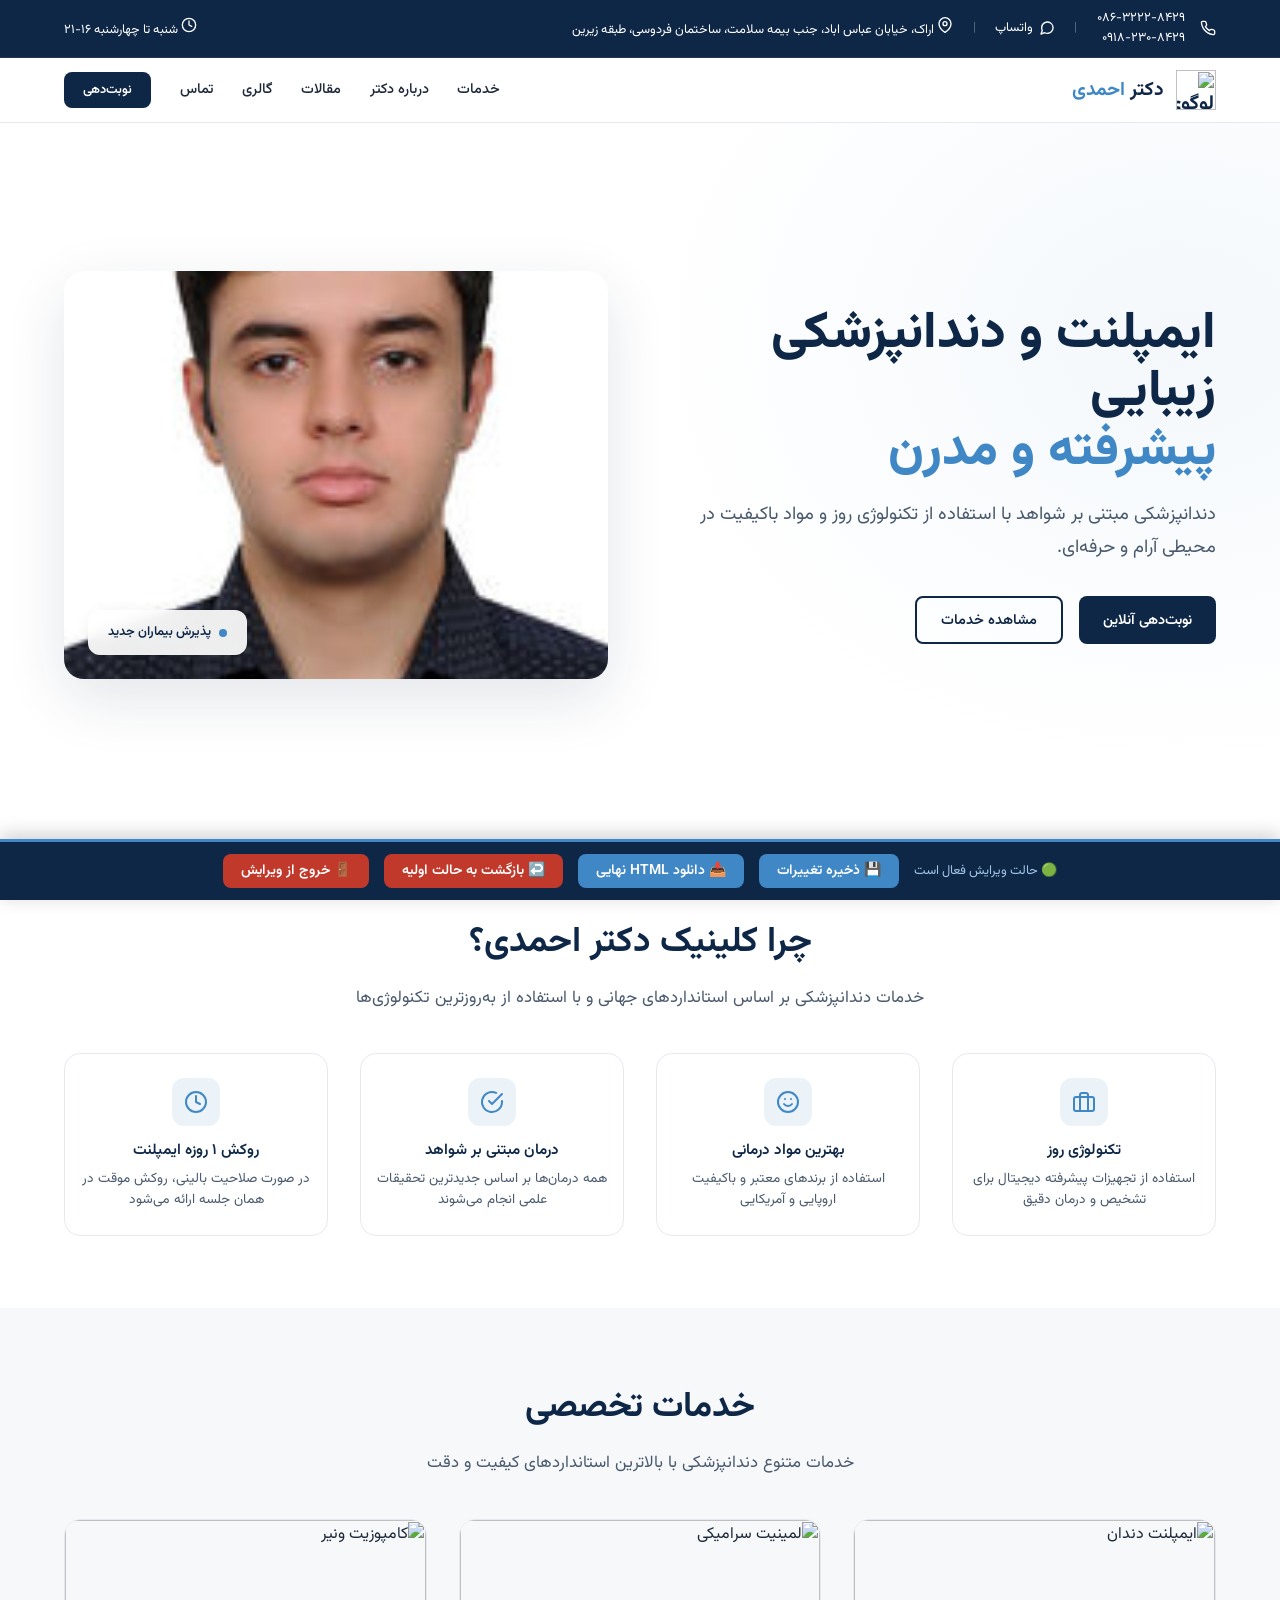
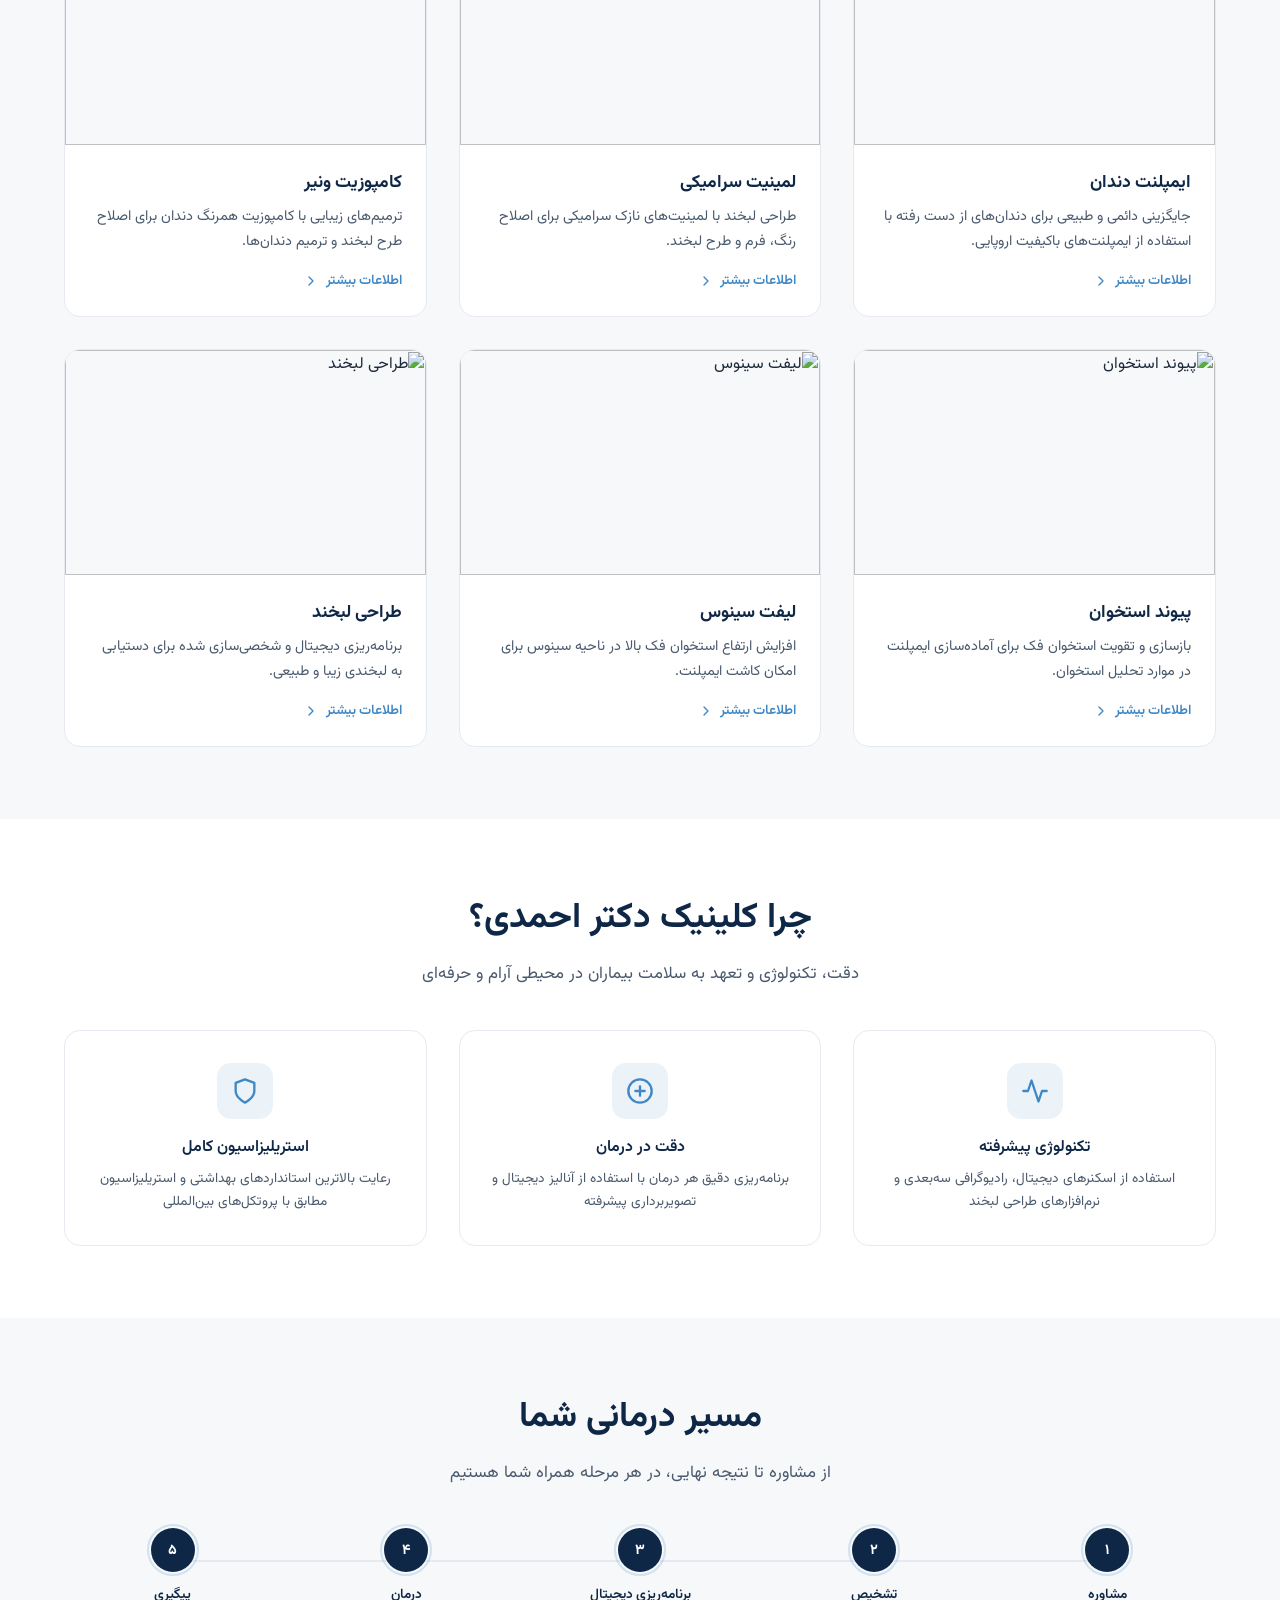
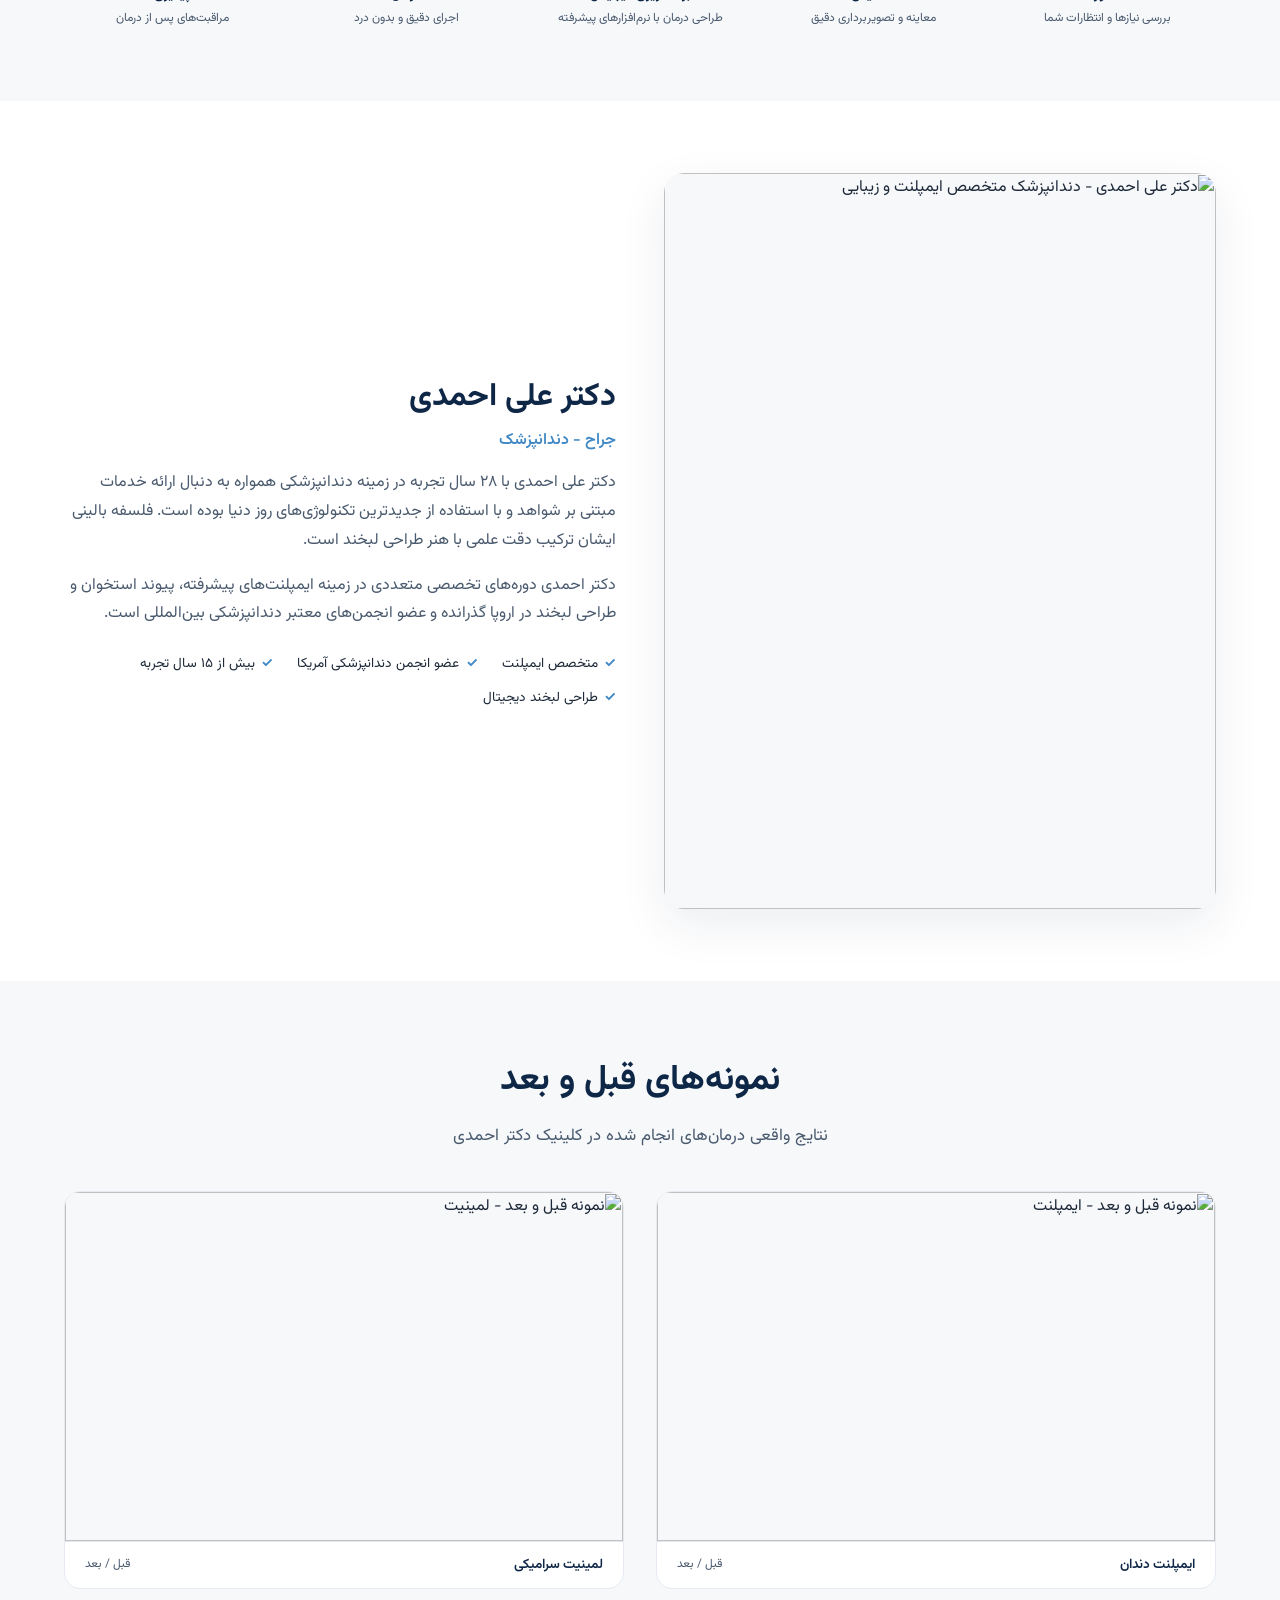
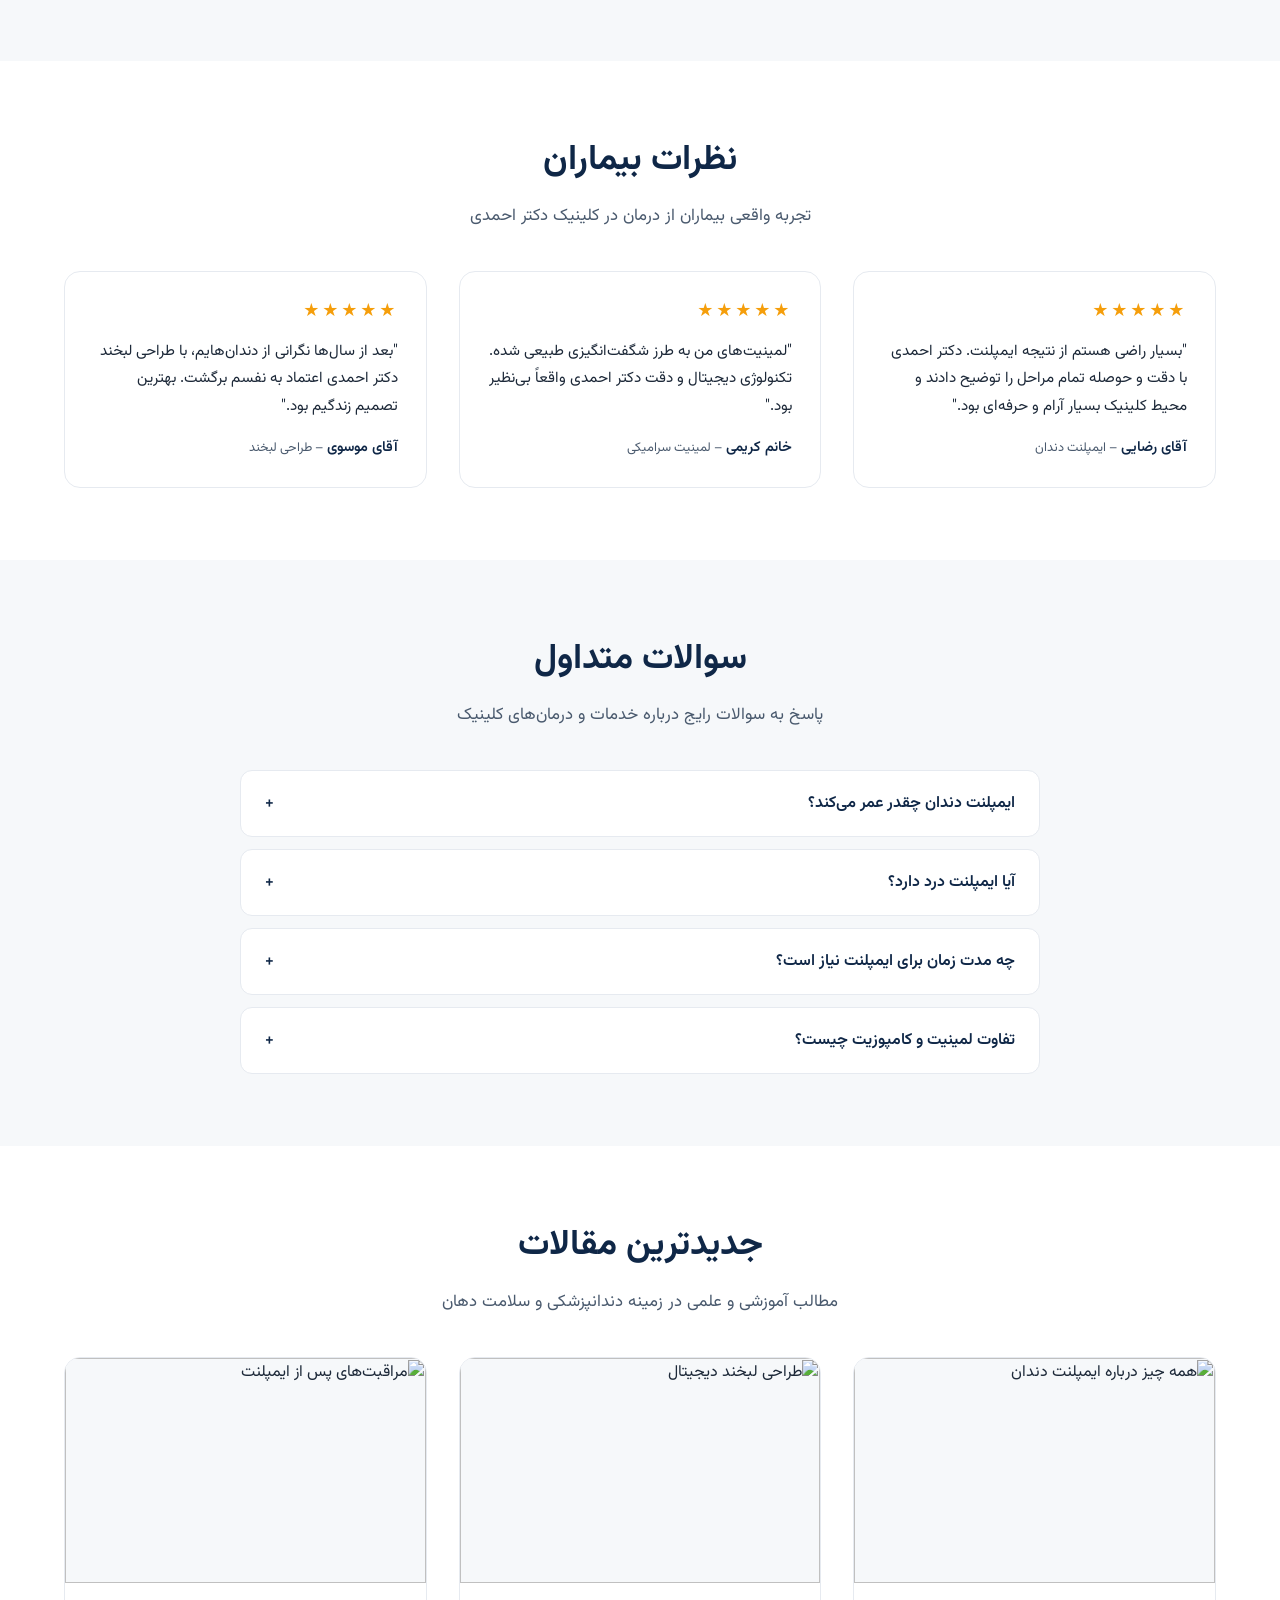
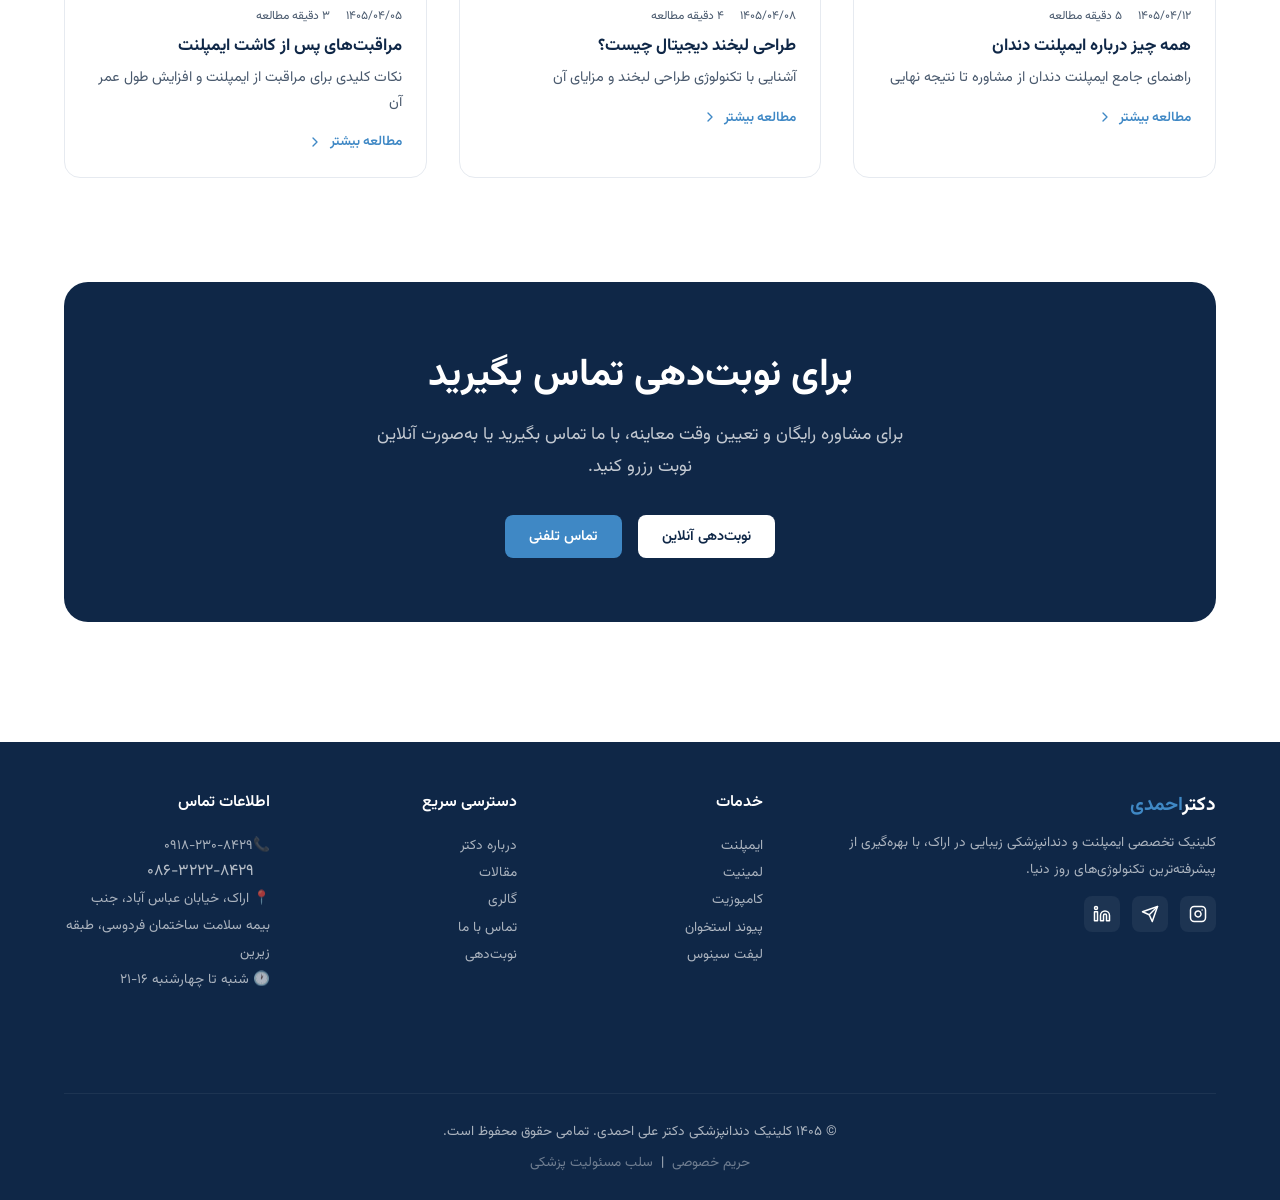
==== commit 13497263: "index.html" ====
--- a/index.html
+++ b/index.html
@@ -1091,9 +1091,13 @@
     <header class="header" role="banner">
         <div class="container">
 <a href="/" class="logo" aria-label="دکتر علی احمدی - کلینیک دندانپزشکی" style="display: flex; align-items: center; text-decoration: none; gap: 12px;">
-    <img src="https://i.postimg.cc/0y8c8cz0/IMG-1238.jpg" alt="لوگوی کلینیک دندانپزشکی دکتر علی احمدی" style="display: block; height: 50px; width: auto; max-width: 200px;" class="">
+    <img 
+        src="https://i.postimg.cc/0y8c8cz0/IMG-1238.jpg" 
+        alt="لوگوی کلینیک دندانپزشکی دکتر علی احمدی" 
+        style="display: block; height: 40px; width: auto; max-width: 150px;"
+    />
     <span style="font-size: 1.2rem; font-weight: 700; color: #0F2747; white-space: nowrap;">
-        دکتر <span style="color: #3F88C5;">علی احمدی</span>
+        دکتر <span style="color: #3F88C5;">احمدی</span>
     </span>
 </a>
             <nav class="nav" role="navigation" aria-label="منوی اصلی">
@@ -2101,4 +2105,4 @@
     console.log('🛠️ مدیرت سایت فعال شد! برای فعال‌سازی، ۵ بار روی لوگو کلیک کنید.');
 </script>
 
-</body></html>+</body></html>
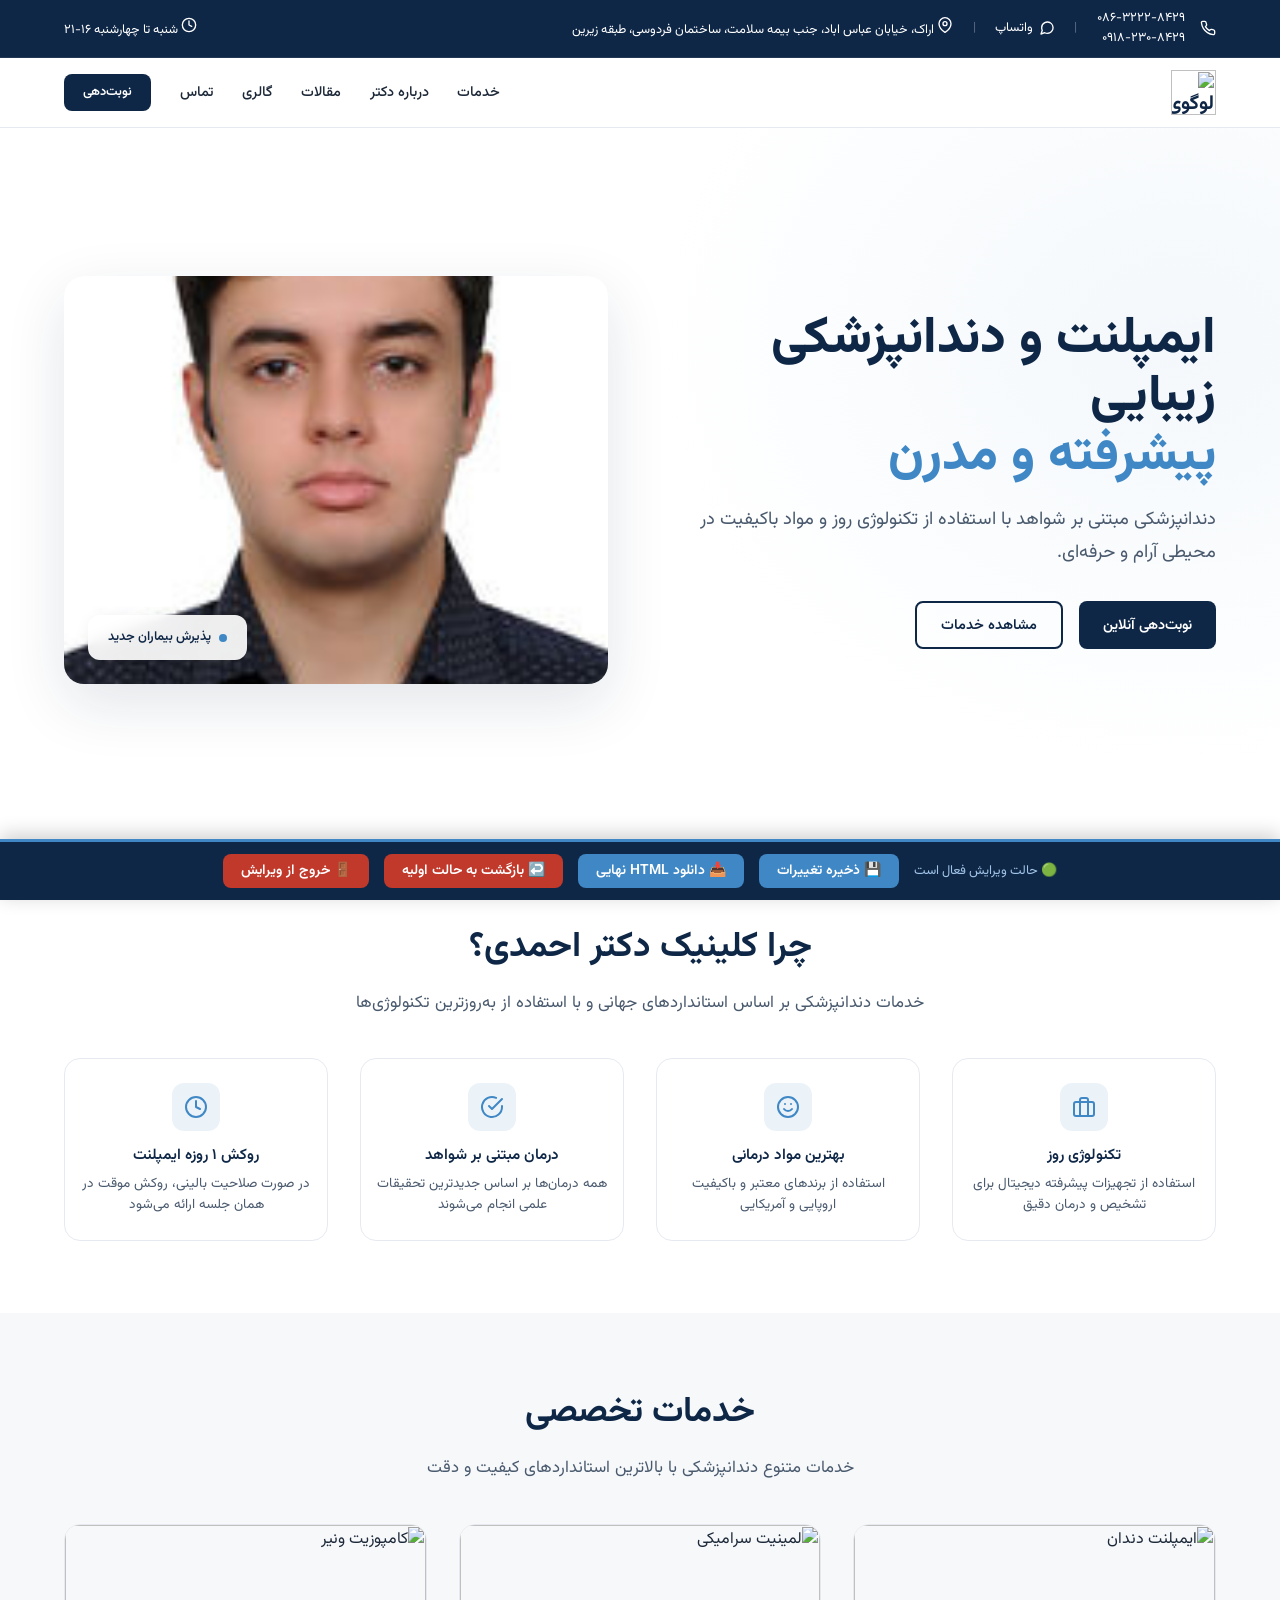
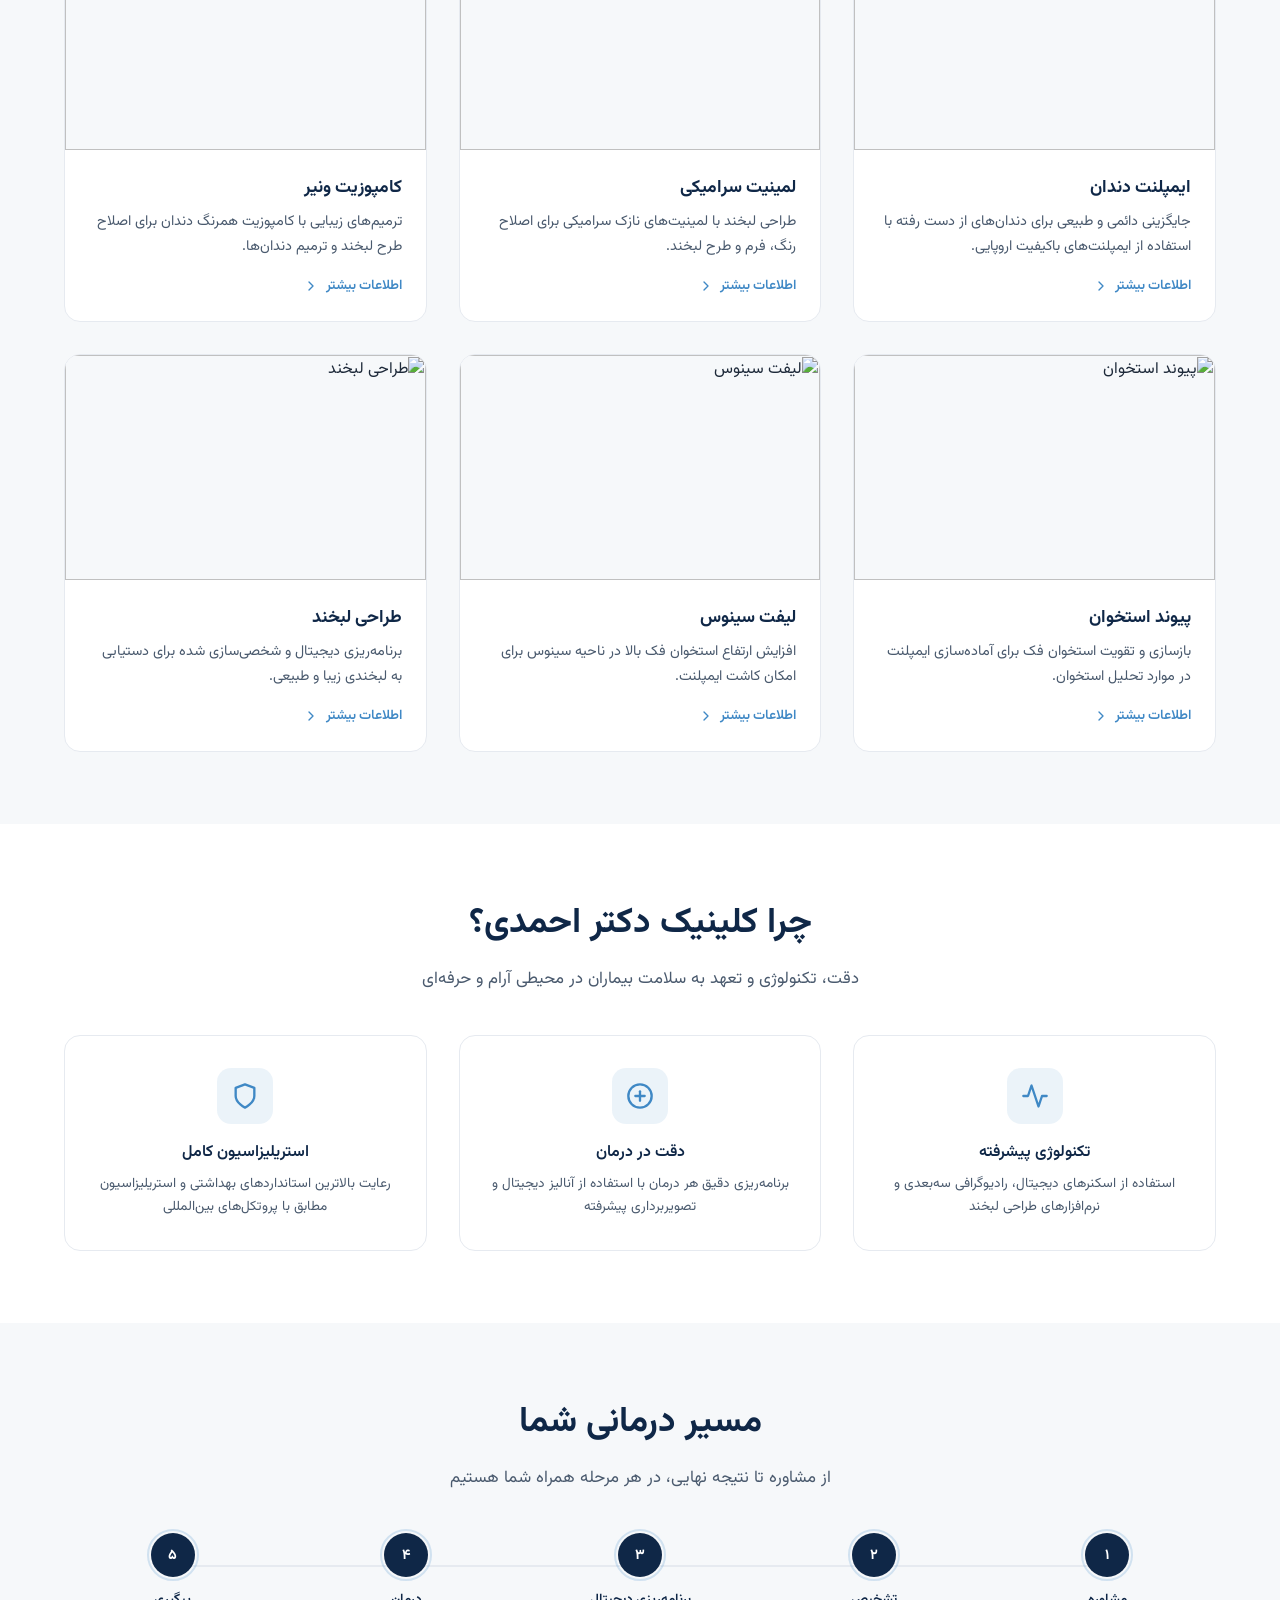
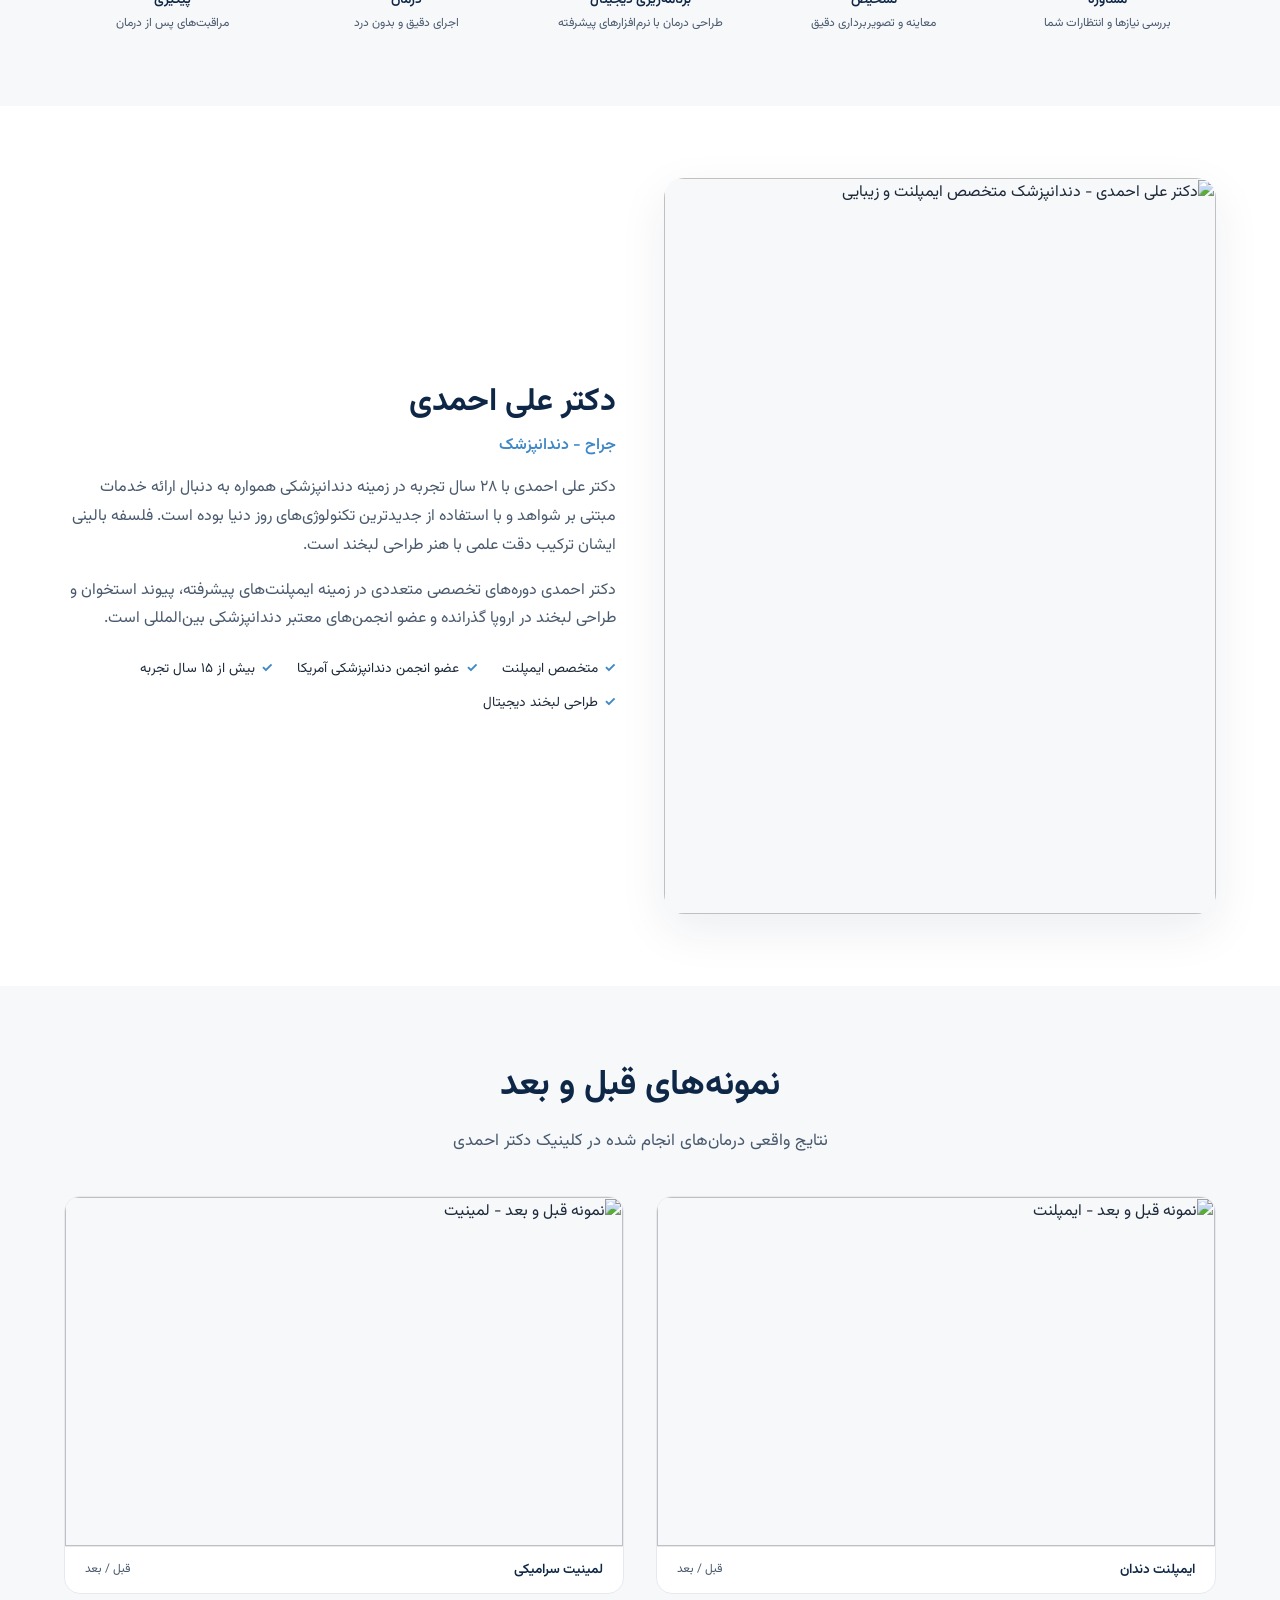
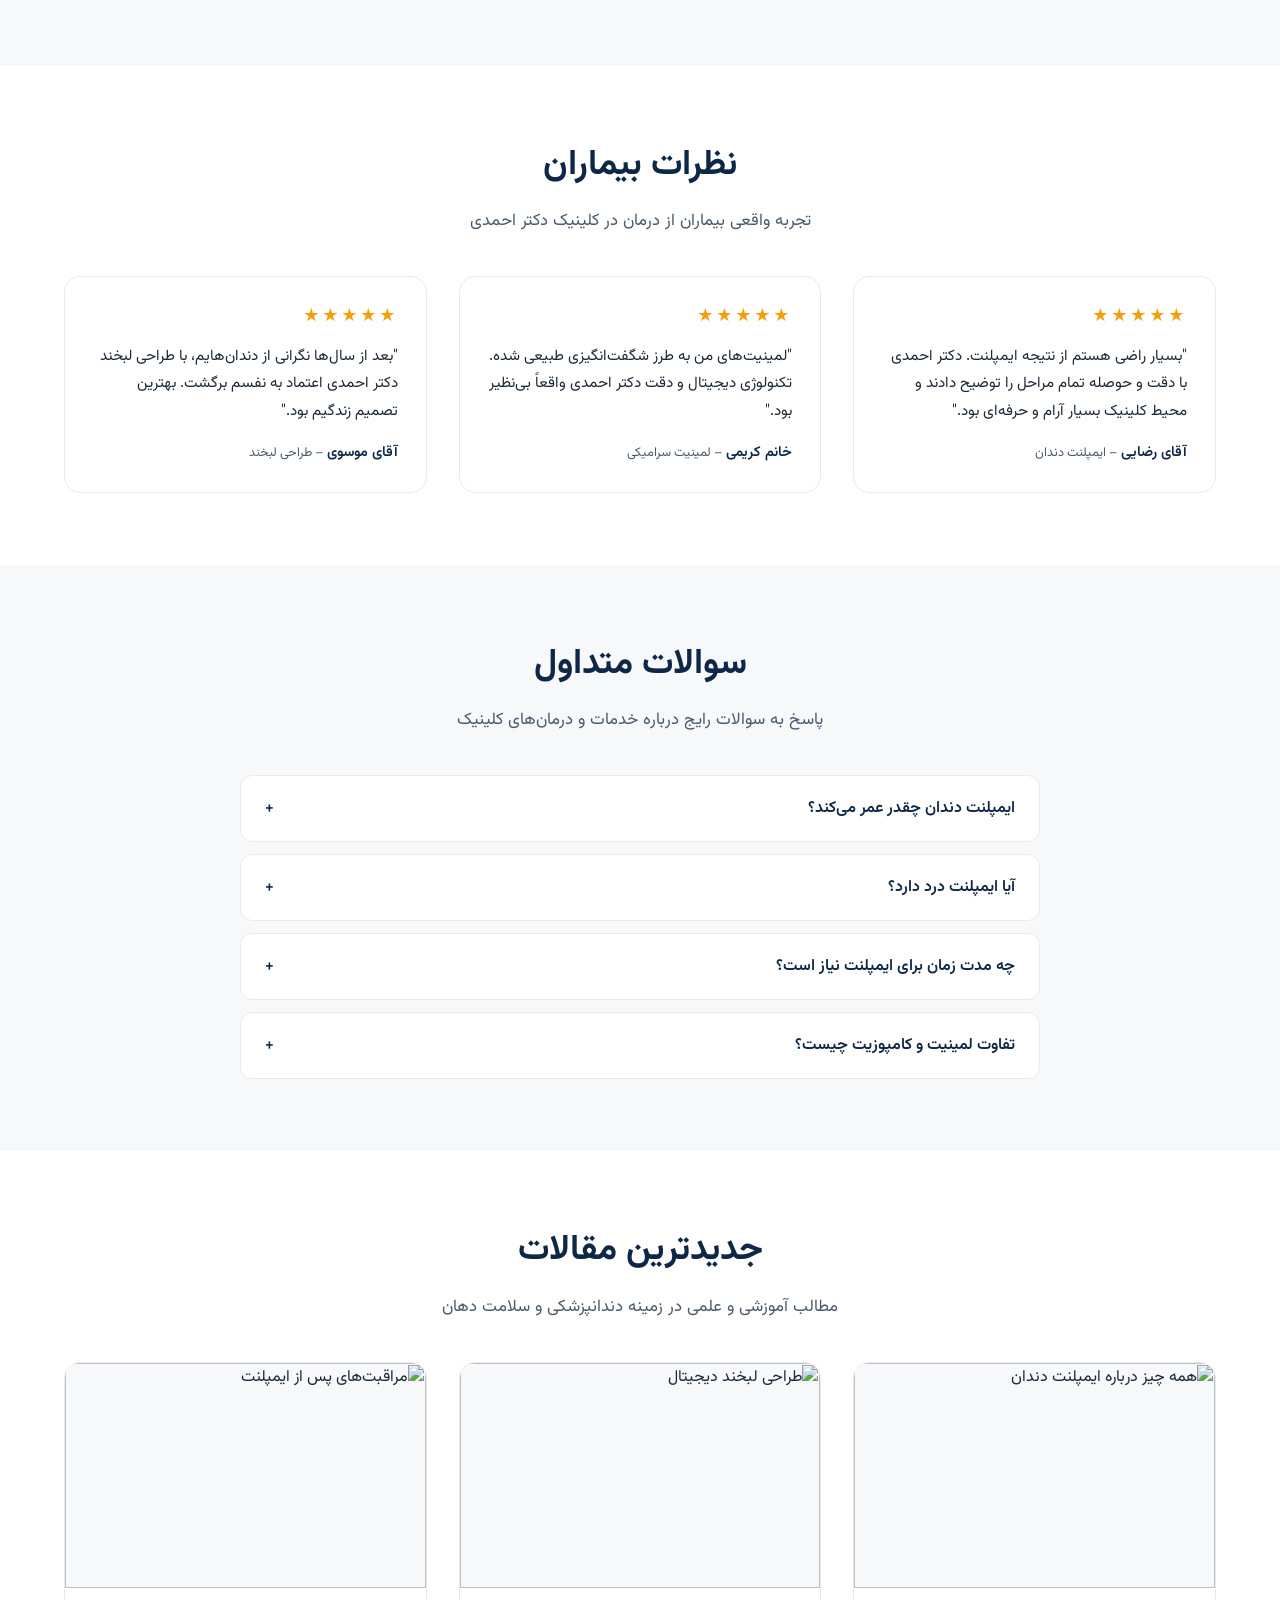
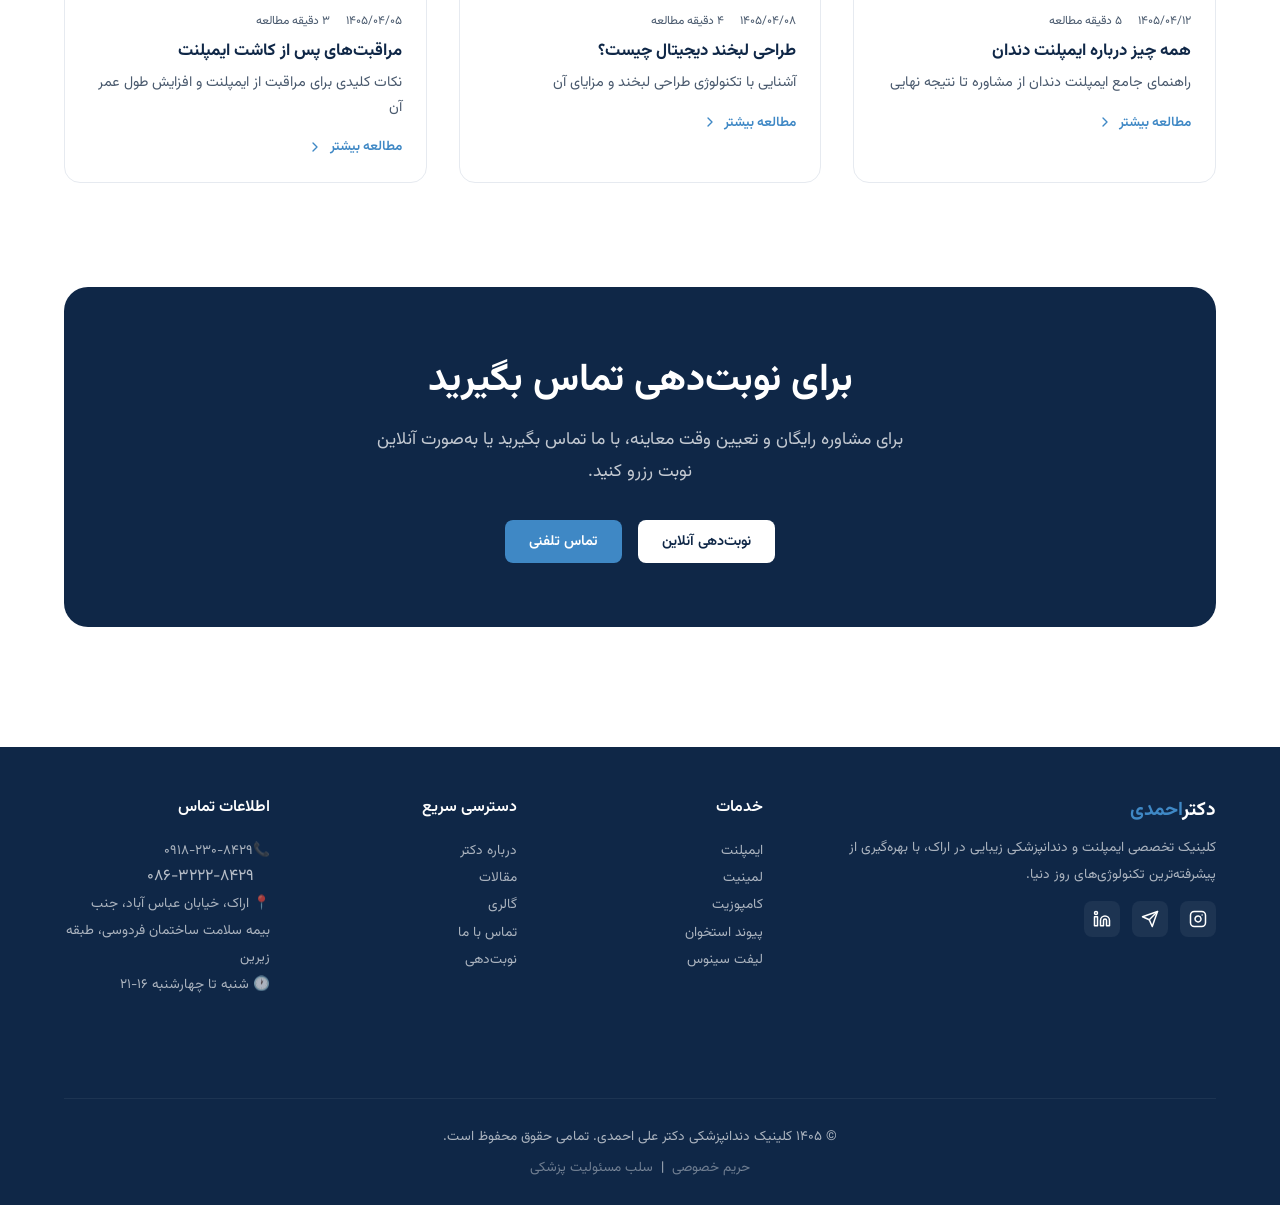
==== commit 5ce7de7a: "Update index.html" ====
--- a/index.html
+++ b/index.html
@@ -1090,15 +1090,12 @@
     ============================================================ -->
     <header class="header" role="banner">
         <div class="container">
-<a href="/" class="logo" aria-label="دکتر علی احمدی - کلینیک دندانپزشکی" style="display: flex; align-items: center; text-decoration: none; gap: 12px;">
+<a href="/" class="logo" aria-label="دکتر علی احمدی - کلینیک دندانپزشکی" style="display: flex; align-items: center; text-decoration: none;">
     <img 
         src="https://i.postimg.cc/0y8c8cz0/IMG-1238.jpg" 
         alt="لوگوی کلینیک دندانپزشکی دکتر علی احمدی" 
-        style="display: block; height: 40px; width: auto; max-width: 150px;"
+        style="display: block; height: 45px; width: auto; max-width: 180px;"
     />
-    <span style="font-size: 1.2rem; font-weight: 700; color: #0F2747; white-space: nowrap;">
-        دکتر <span style="color: #3F88C5;">احمدی</span>
-    </span>
 </a>
             <nav class="nav" role="navigation" aria-label="منوی اصلی">
                 <a href="/services">خدمات</a>
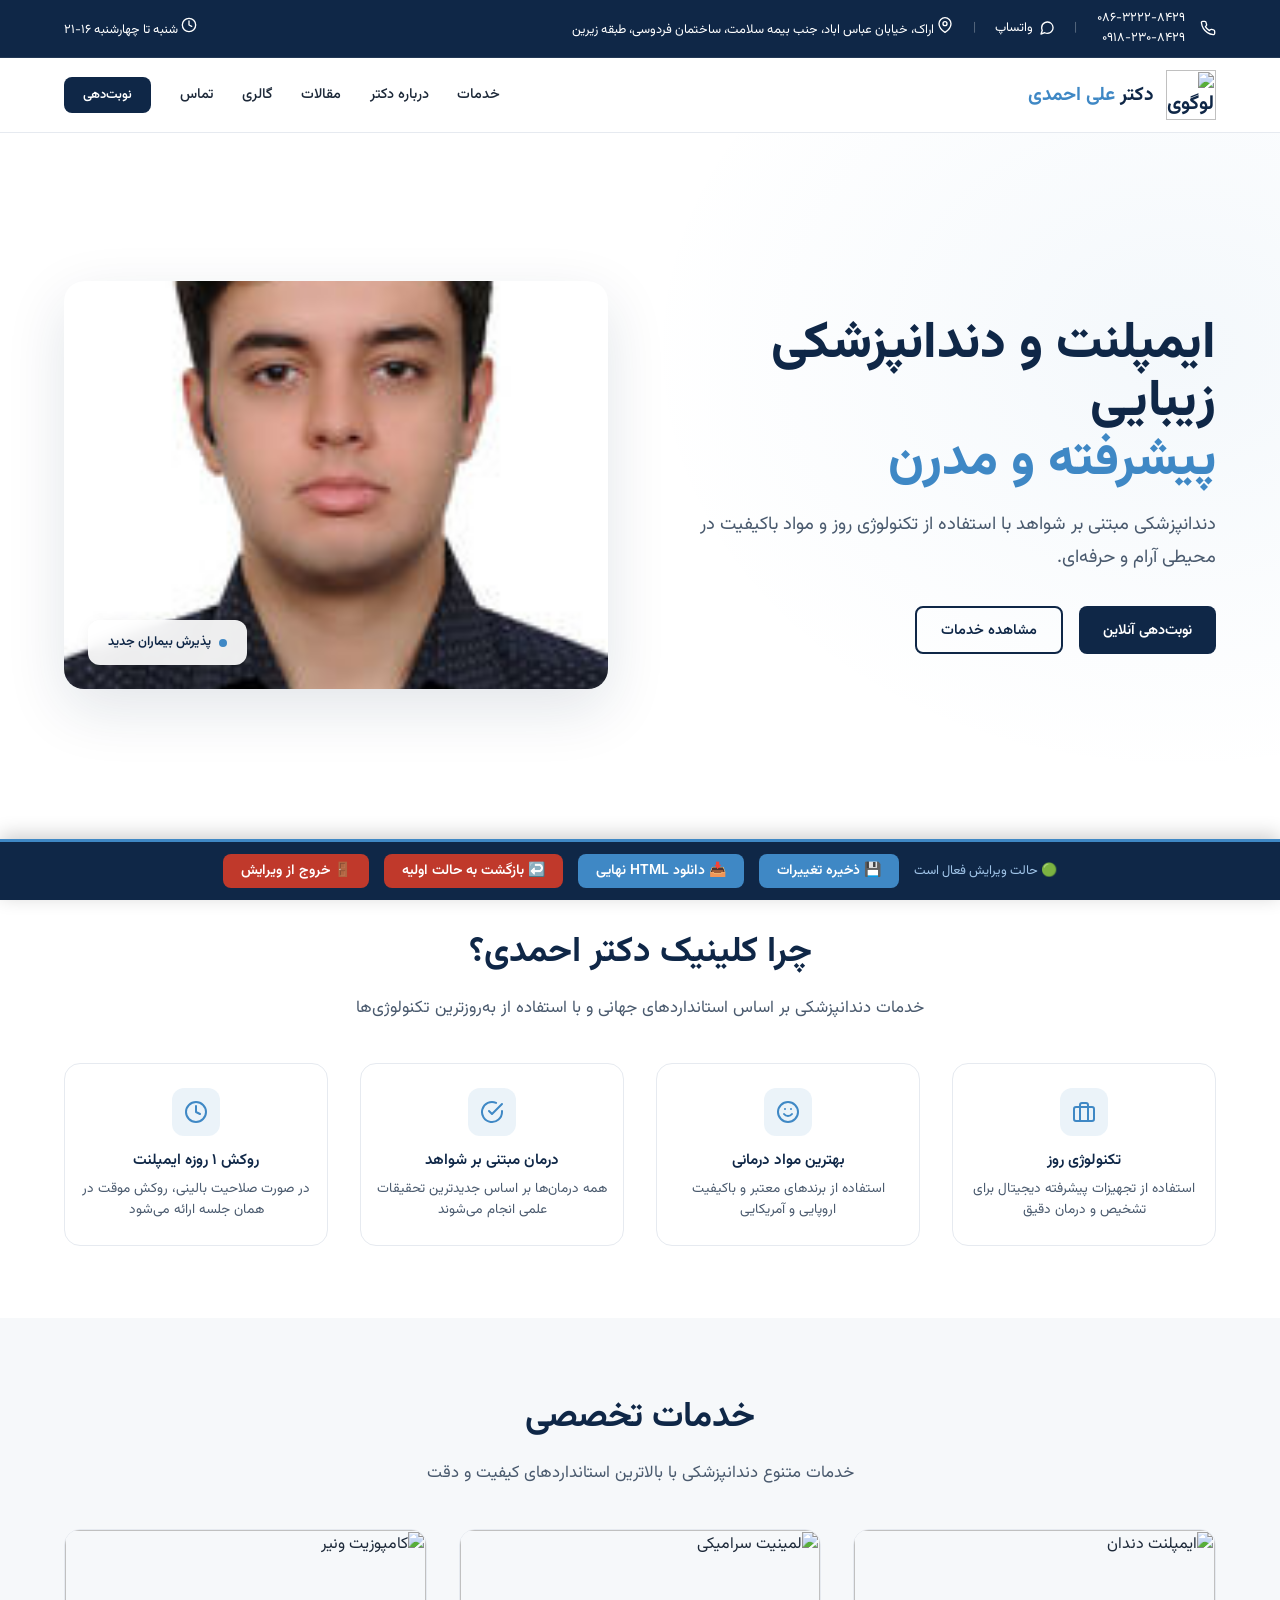
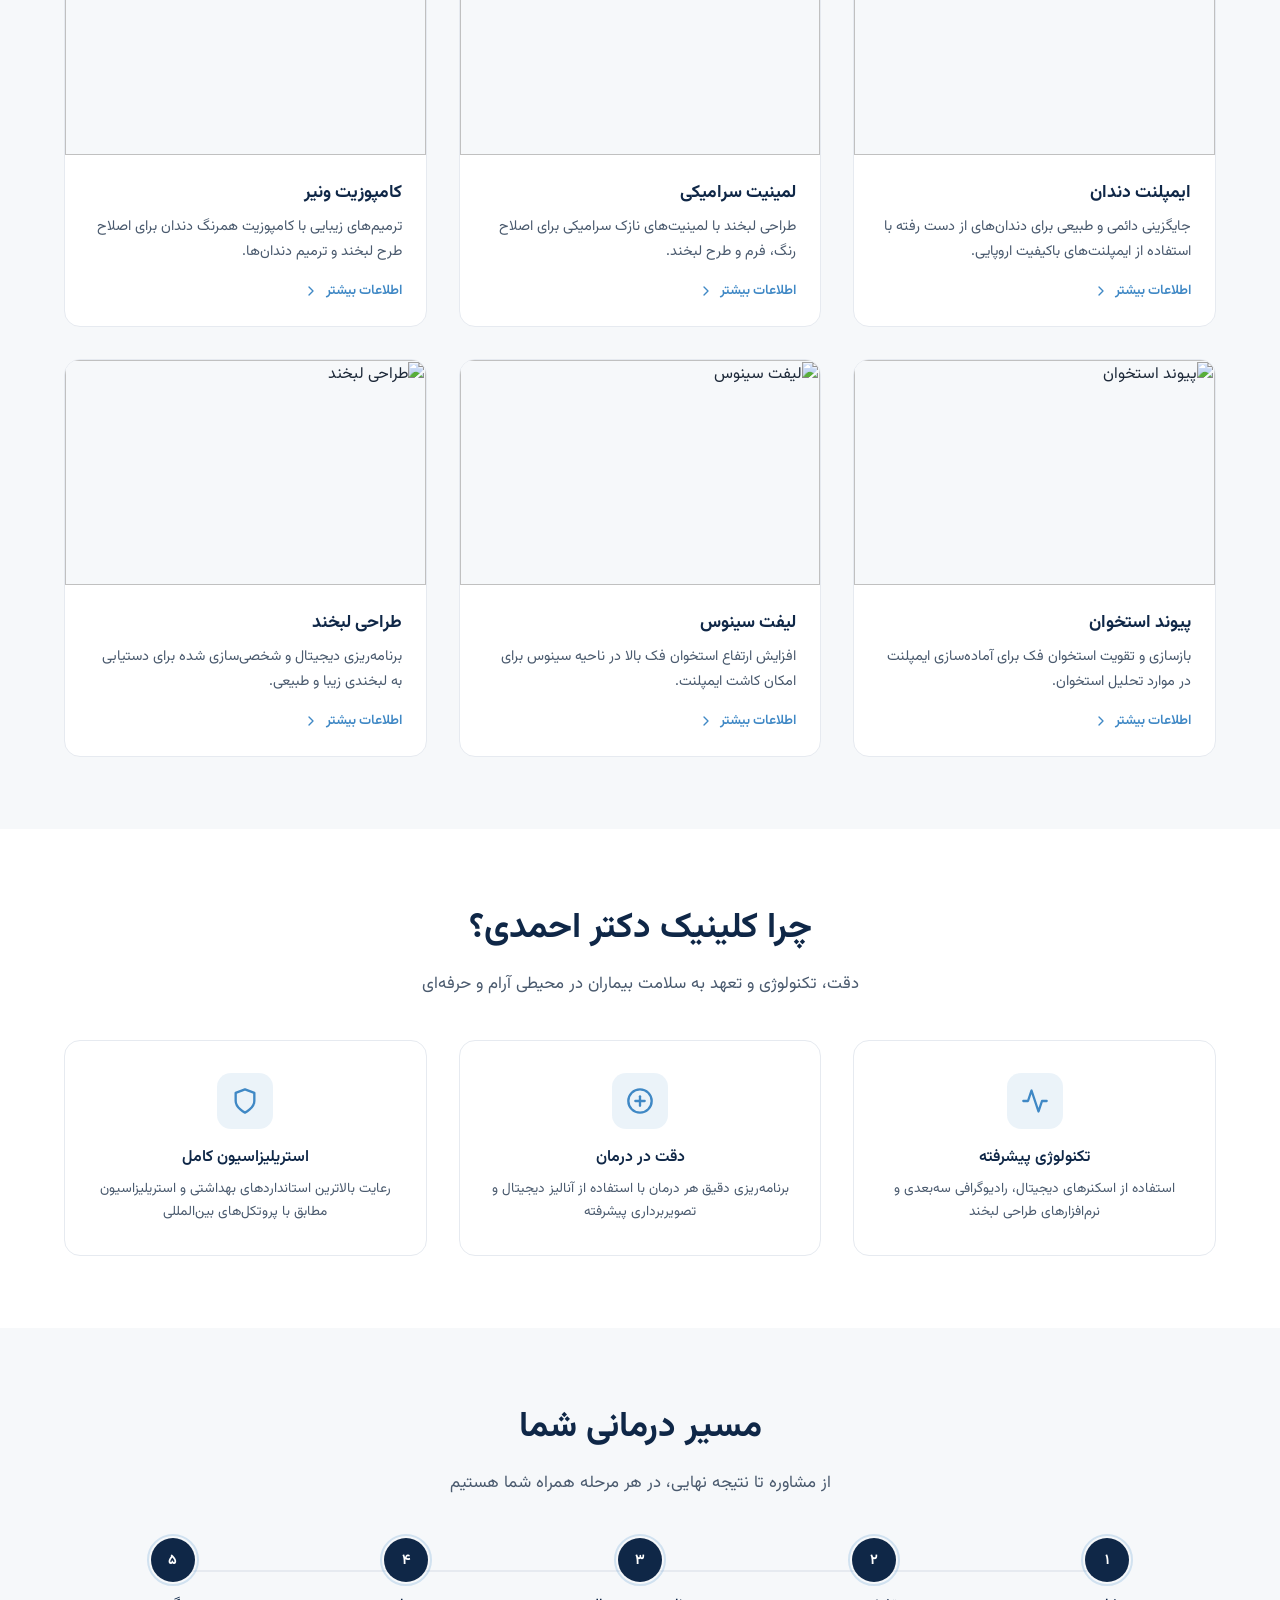
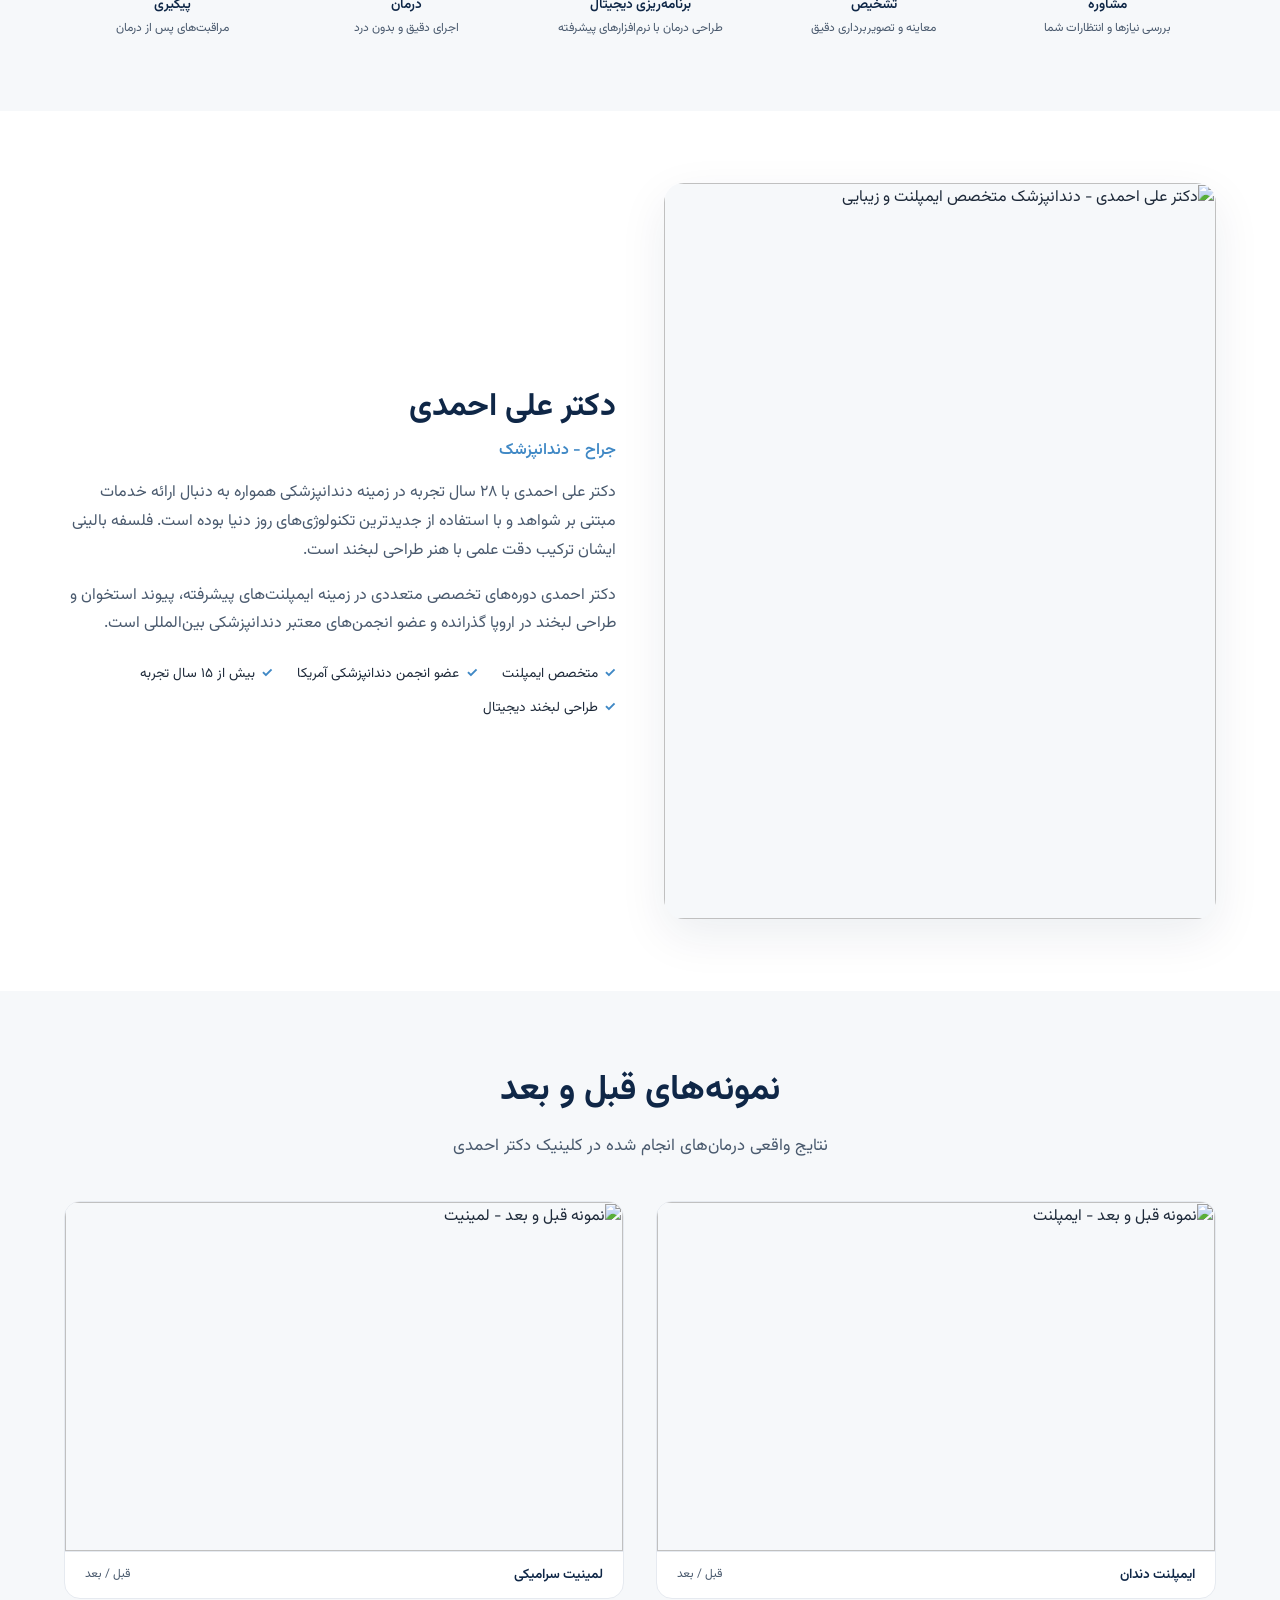
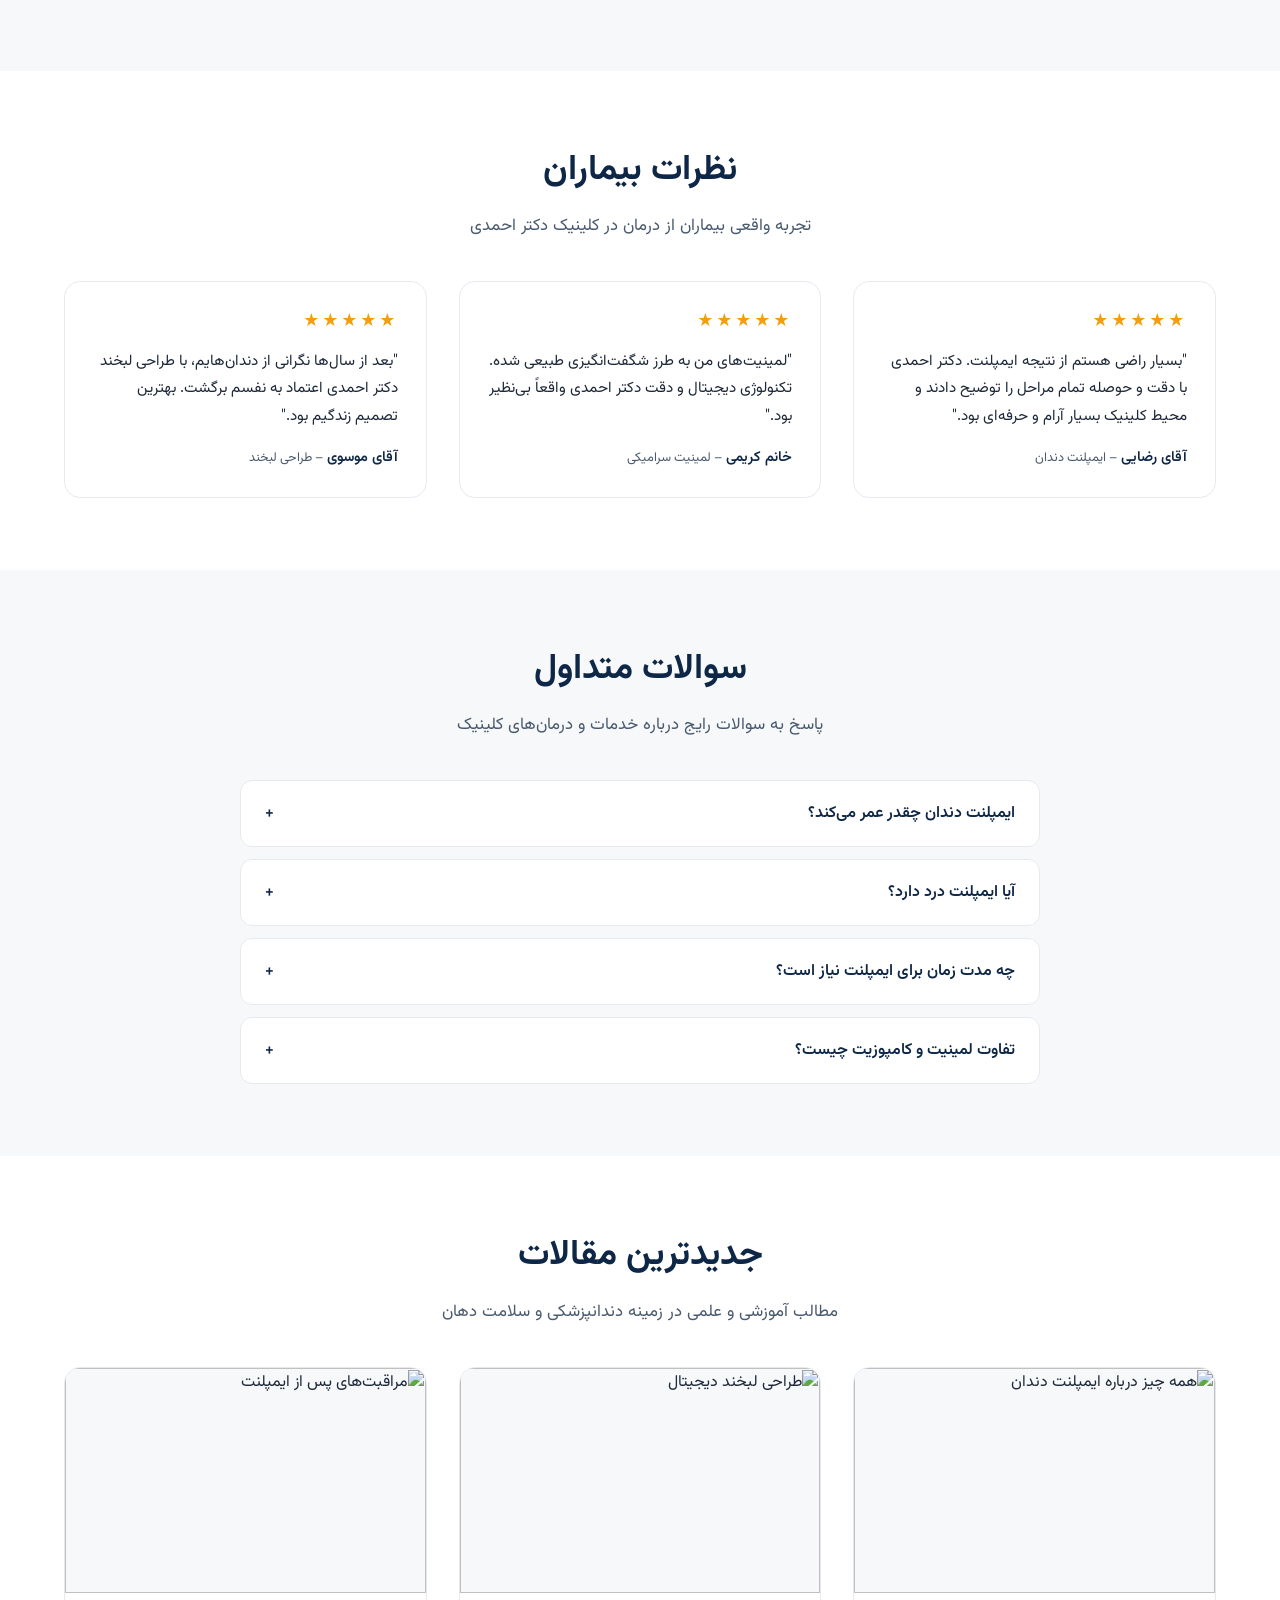
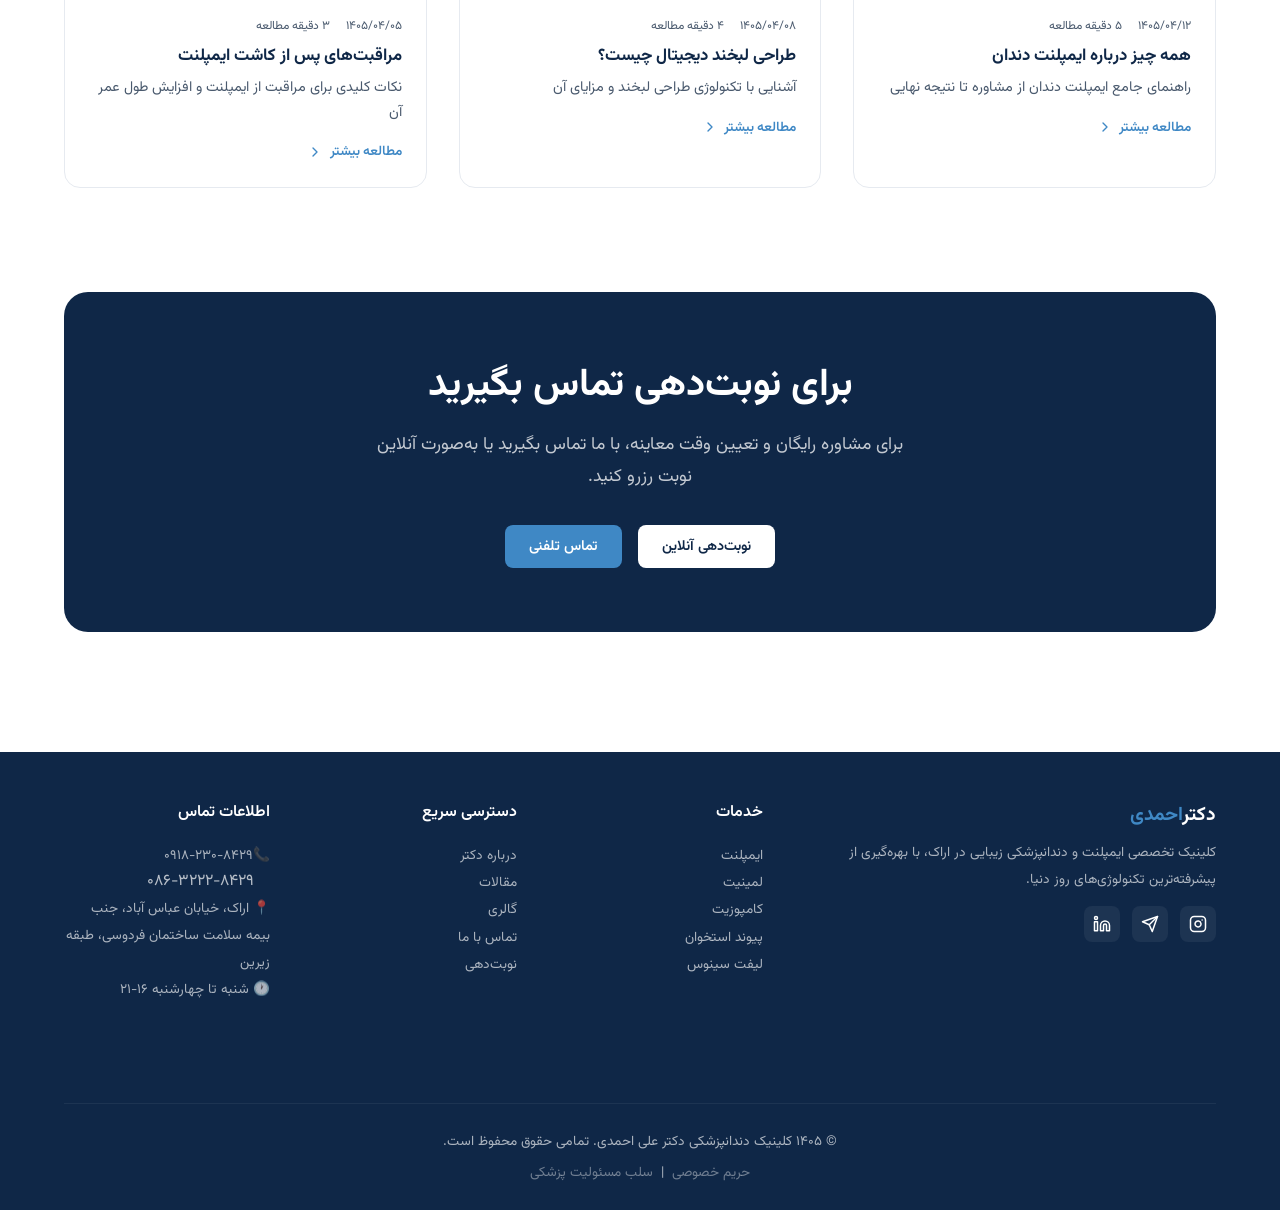
==== commit a7aadd96: "Add files via upload" ====
--- a/index.html
+++ b/index.html
@@ -1090,12 +1090,15 @@
     ============================================================ -->
     <header class="header" role="banner">
         <div class="container">
-<a href="/" class="logo" aria-label="دکتر علی احمدی - کلینیک دندانپزشکی" style="display: flex; align-items: center; text-decoration: none;">
+<a href="/" class="logo" aria-label="دکتر علی احمدی - کلینیک دندانپزشکی" style="display: flex; align-items: center; text-decoration: none; gap: 12px;">
     <img 
         src="https://i.postimg.cc/0y8c8cz0/IMG-1238.jpg" 
         alt="لوگوی کلینیک دندانپزشکی دکتر علی احمدی" 
-        style="display: block; height: 45px; width: auto; max-width: 180px;"
+        style="display: block; height: 50px; width: auto; max-width: 150px;"
     />
+    <span style="font-size: 1.2rem; font-weight: 700; color: #0F2747; white-space: nowrap;">
+        دکتر <span style="color: #3F88C5;">علی احمدی</span>
+    </span>
 </a>
             <nav class="nav" role="navigation" aria-label="منوی اصلی">
                 <a href="/services">خدمات</a>
@@ -2102,4 +2105,4 @@
     console.log('🛠️ مدیرت سایت فعال شد! برای فعال‌سازی، ۵ بار روی لوگو کلیک کنید.');
 </script>
 
-</body></html>
+</body></html>
